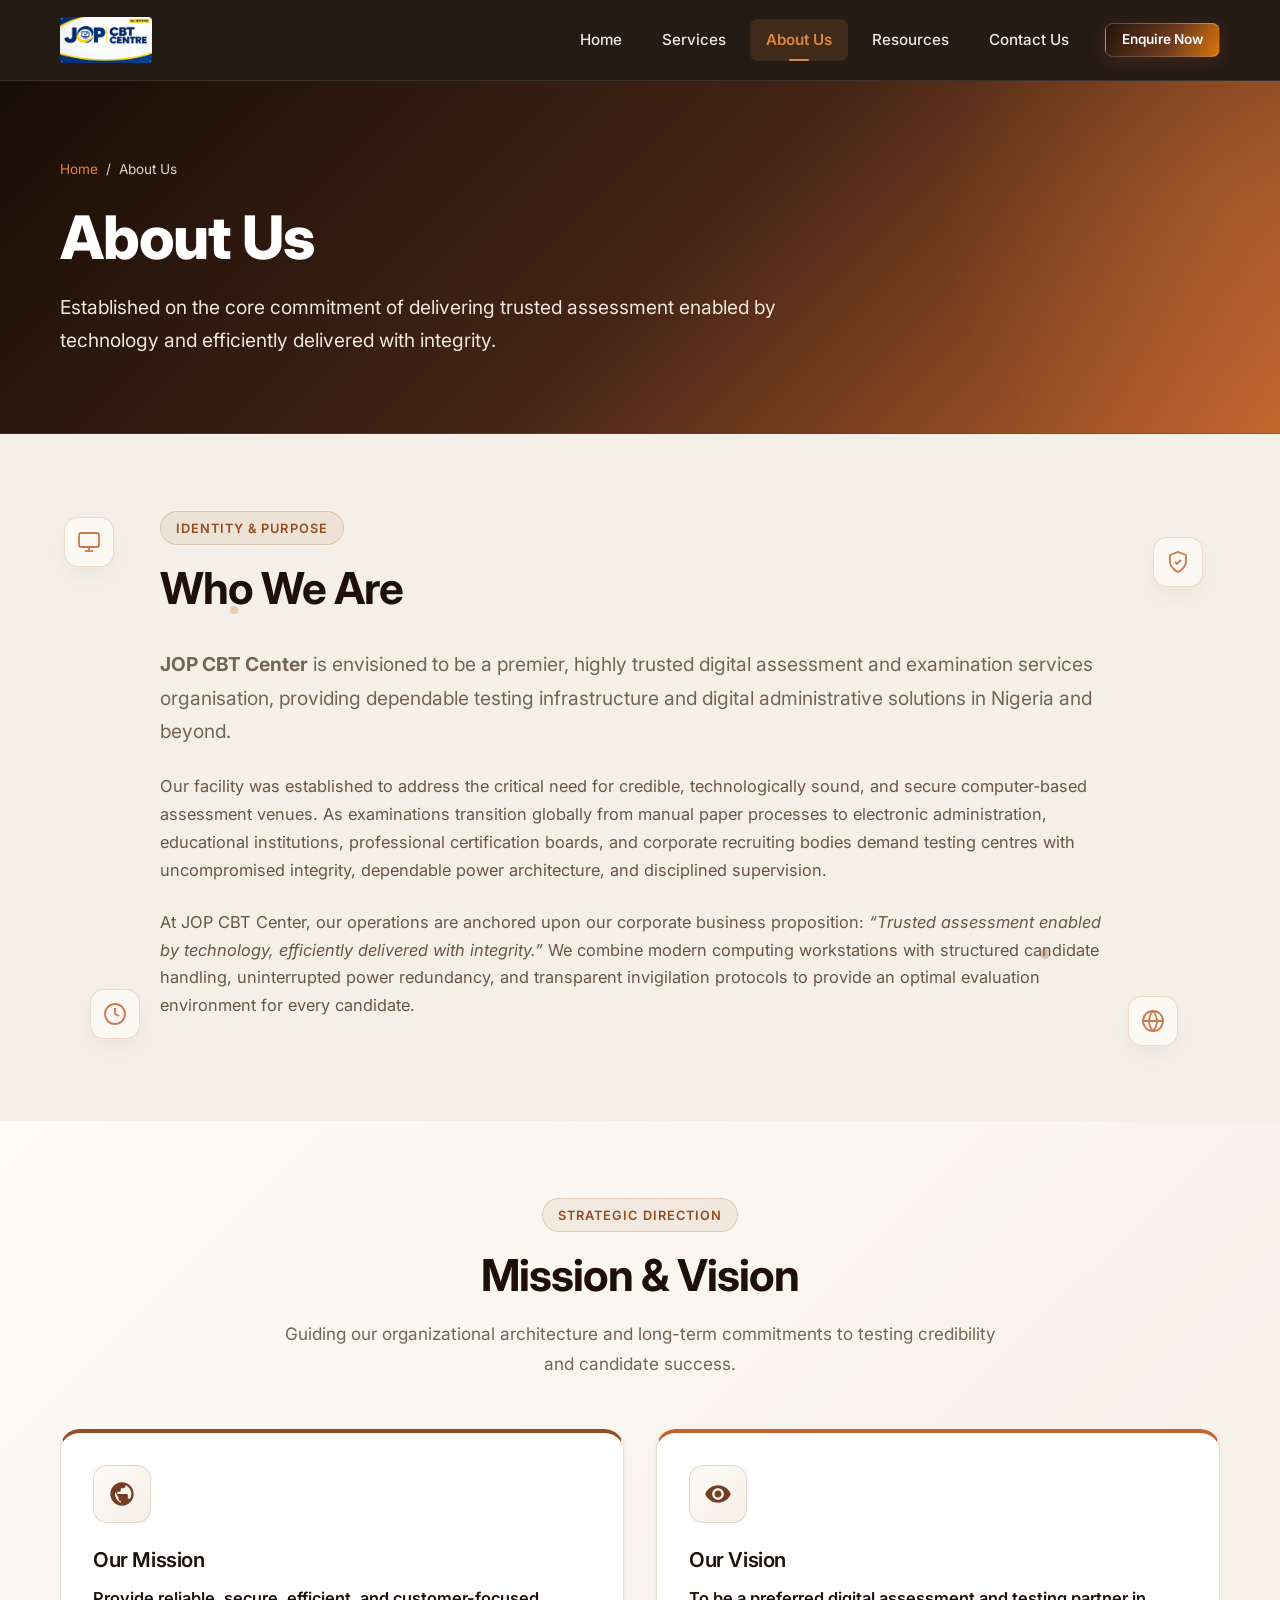
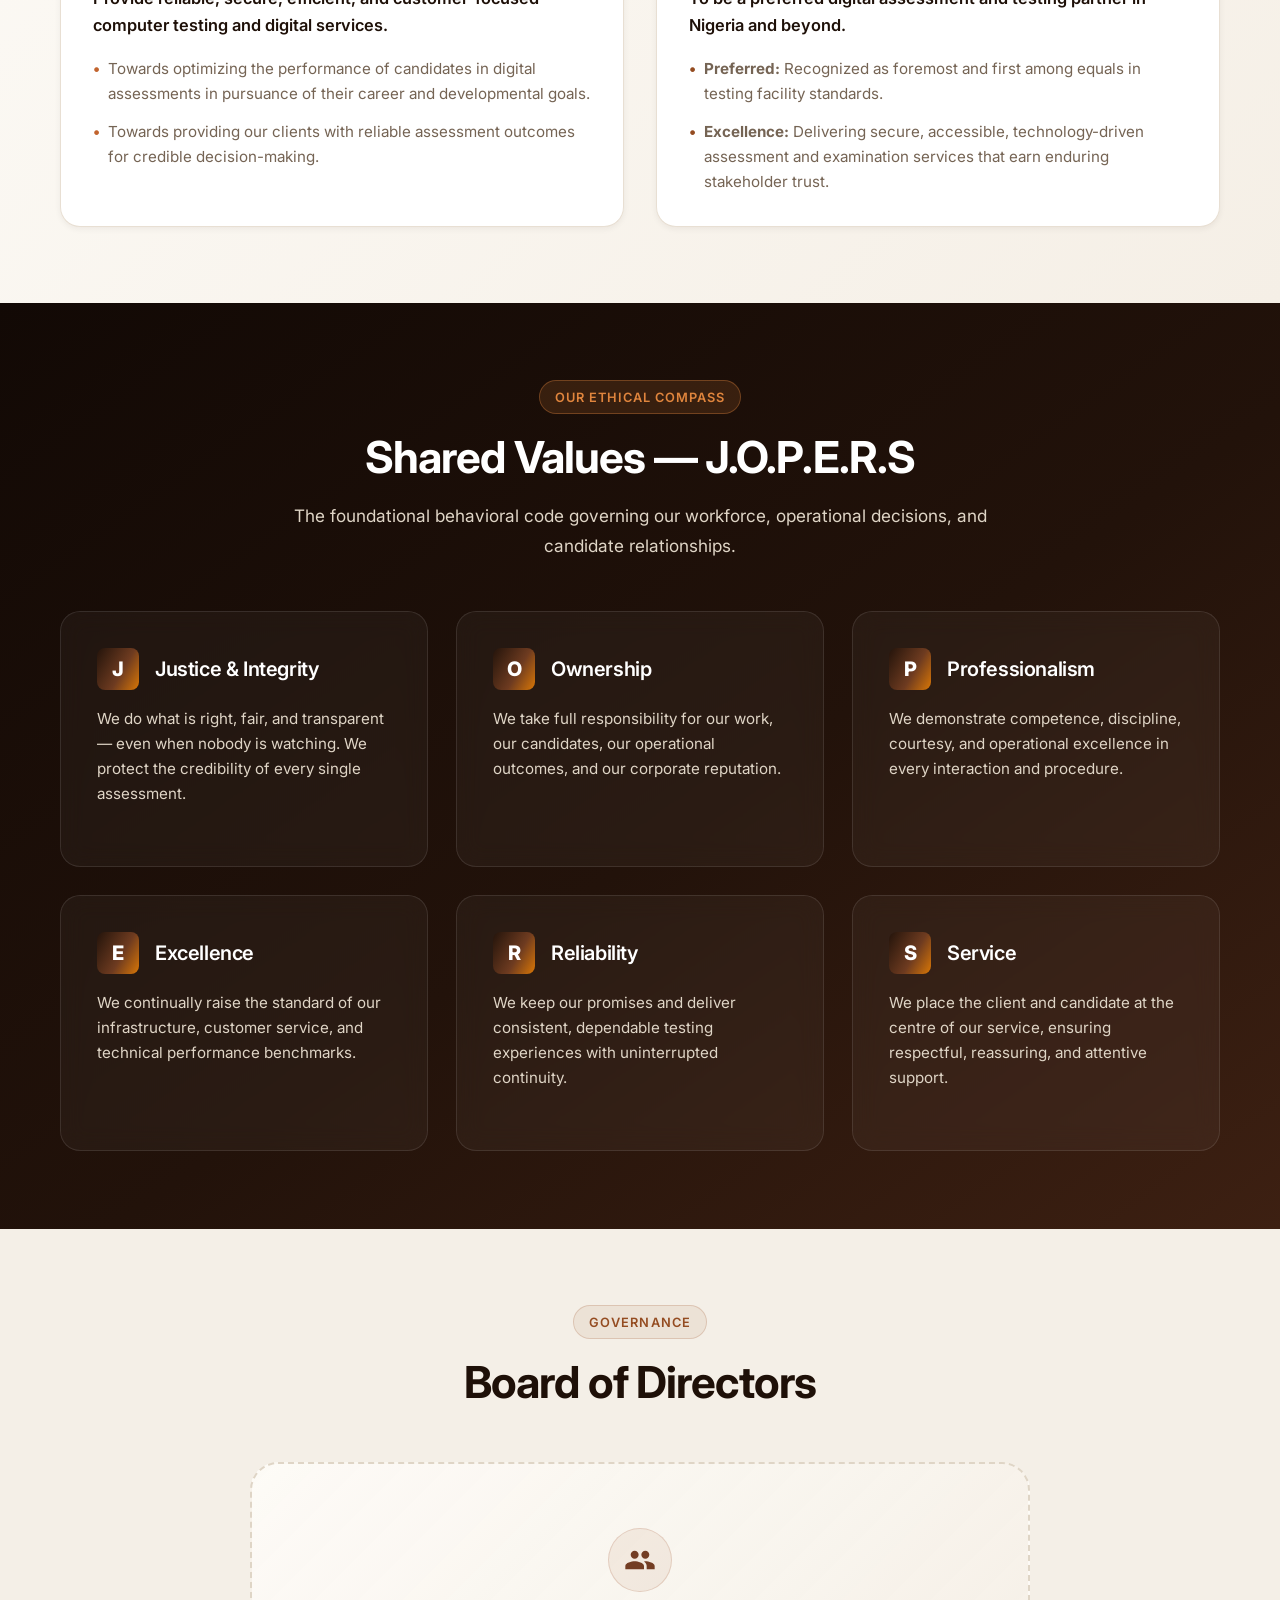
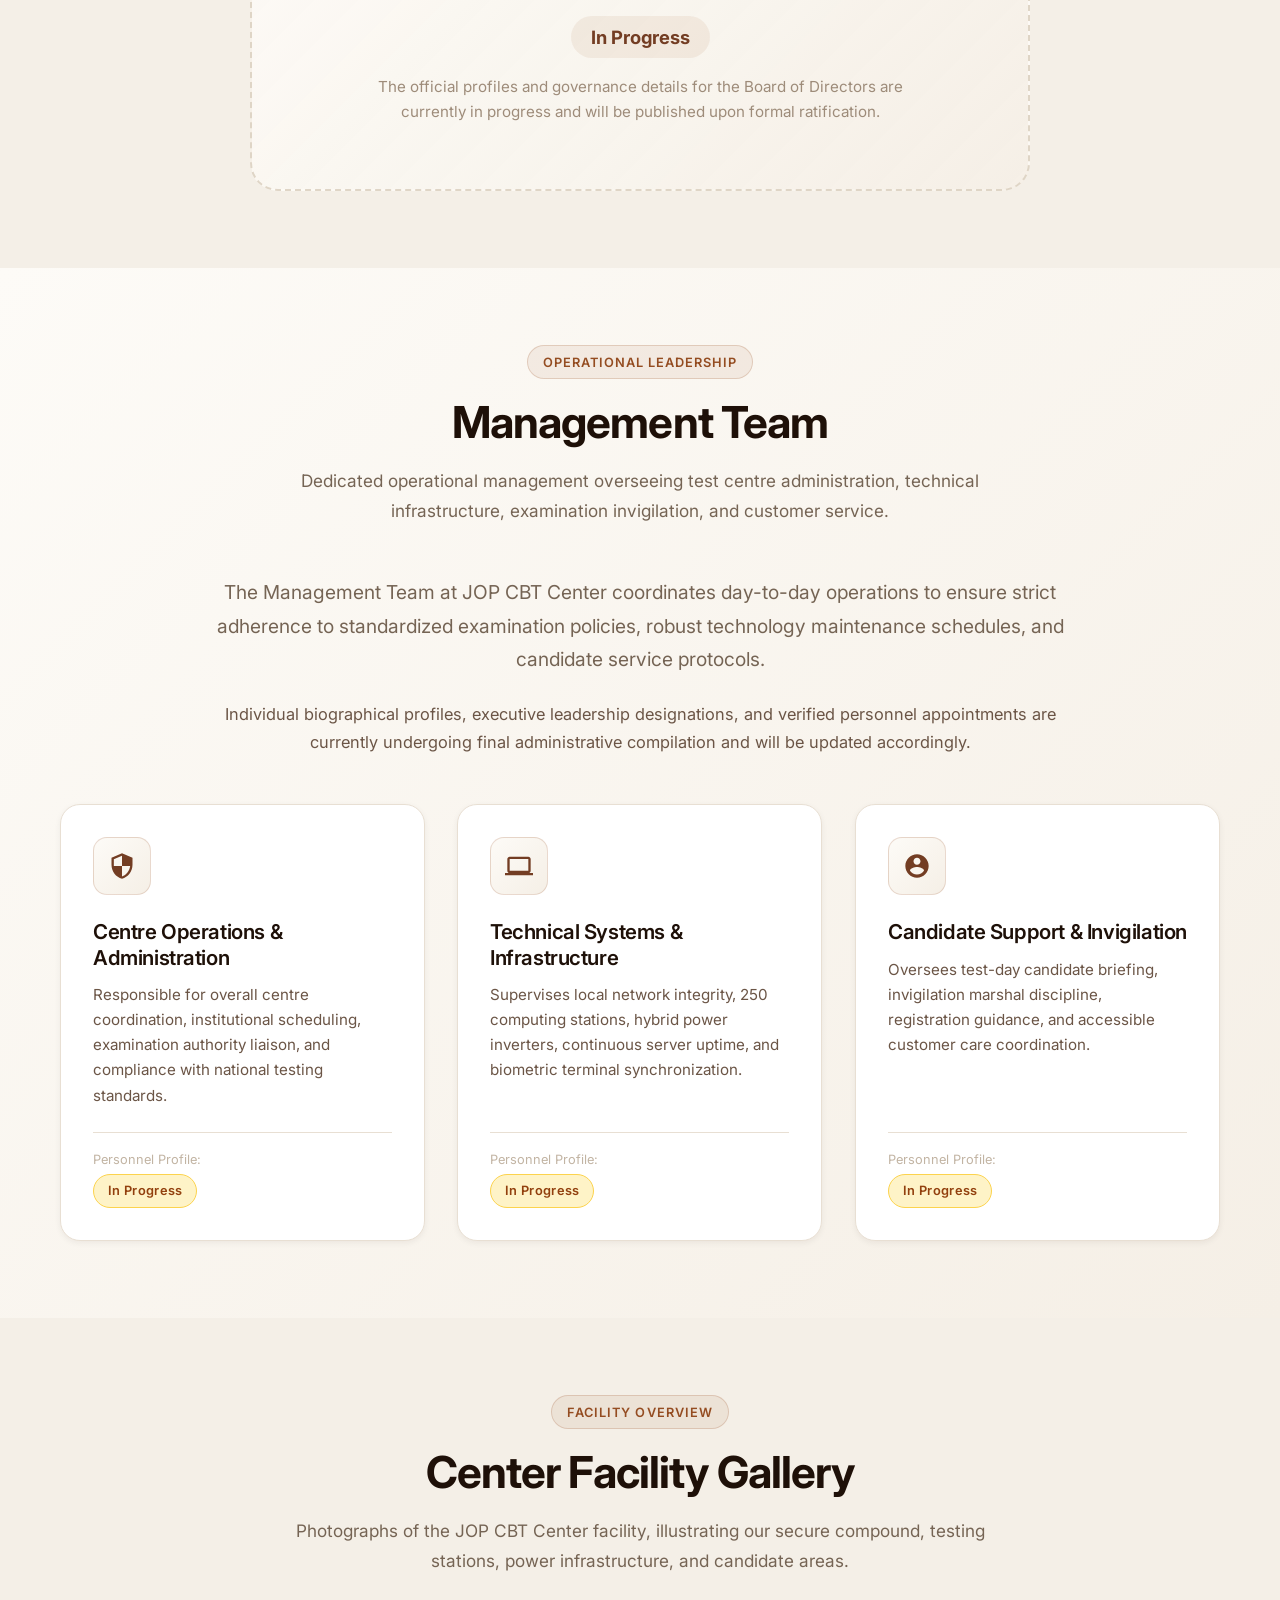
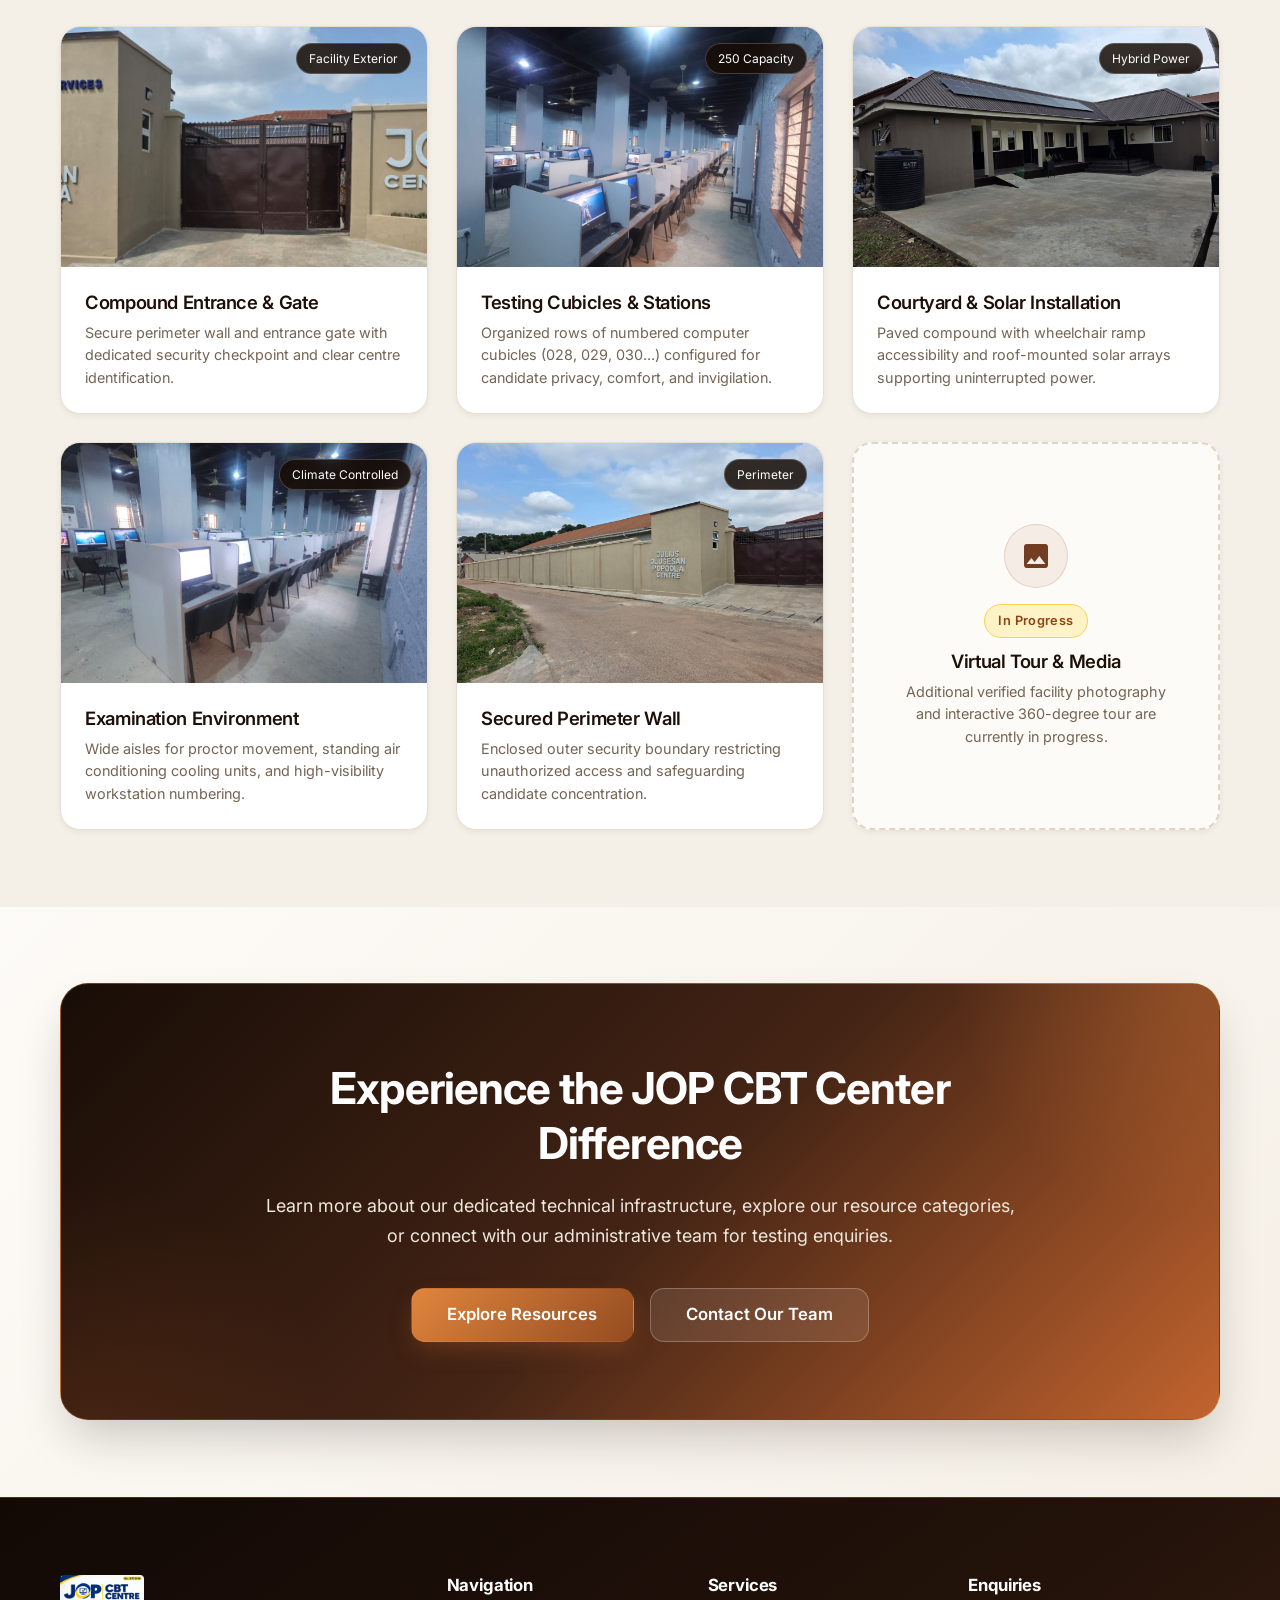
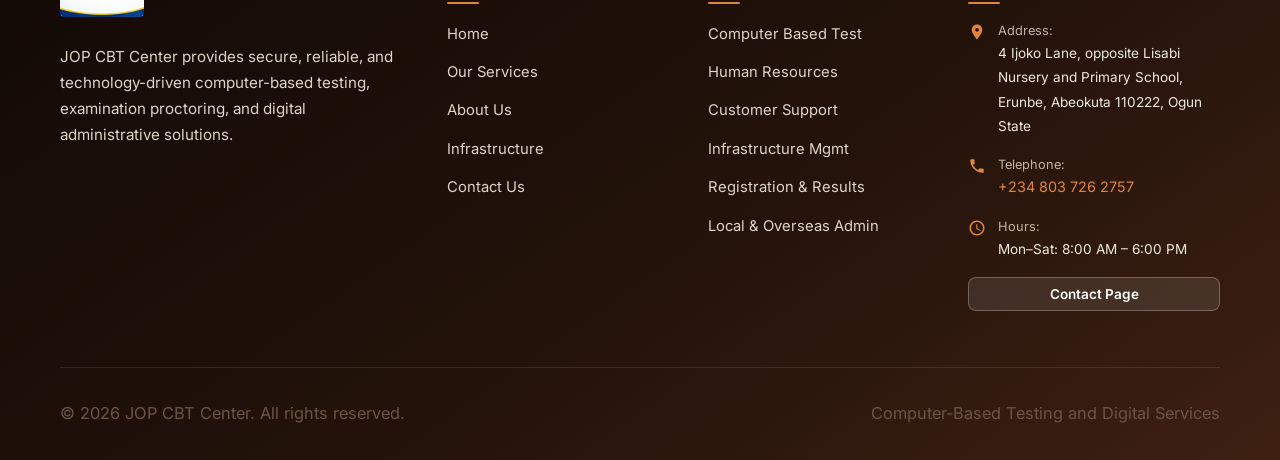
==== about.html @ a5cebe9f "first commit" ====
<!DOCTYPE html>
<html lang="en">
<head>
  <meta charset="UTF-8">
  <meta name="viewport" content="width=device-width, initial-scale=1.0">
  <title>About Us — JOP CBT Center</title>
  <meta name="description" content="Learn about JOP CBT Center, our mission, vision, core values (J.O.P.E.R.S), operational governance, and facility gallery.">
  <meta name="keywords" content="About JOP CBT Center, Mission, Vision, Core Values, CBT Centre Nigeria, Computer-Based Testing Facilities">
  <meta name="theme-color" content="#1E1008">

  <!-- Open Graph Metadata -->
  <meta property="og:title" content="About Us — JOP CBT Center">
  <meta property="og:description" content="Discover our dedication to examination integrity, operational excellence, and customer-focused digital services.">
  <meta property="og:type" content="website">

  <!-- Google Fonts: Inter -->
  <link rel="preconnect" href="https://fonts.googleapis.com">
  <link rel="preconnect" href="https://fonts.gstatic.com" crossorigin>
  <link href="https://fonts.googleapis.com/css2?family=Inter:wght@400;500;600;700;800&display=swap" rel="stylesheet">

  <!-- Stylesheets -->
  <link rel="stylesheet" href="css/style.css">
  <link rel="stylesheet" href="css/responsive.css">
</head>
<body>

  <!-- ======================================================================
       HEADER & NAVIGATION
       ====================================================================== -->
  <header class="site-header" role="banner">
    <div class="nav-container">
      <a href="index.html" class="brand-logo" aria-label="JOP CBT Center Homepage">
        <img src="assets/logo/jop-banner.png" alt="JOP CBT Centre" class="brand-logo-img">
      </a>

      <nav class="desktop-nav" role="navigation" aria-label="Main Navigation">
        <a href="index.html" class="nav-link">Home</a>
        <a href="services.html" class="nav-link">Services</a>
        <a href="about.html" class="nav-link active" aria-current="page">About Us</a>
        <a href="resources.html" class="nav-link">Resources</a>
        <a href="contact.html" class="nav-link">Contact Us</a>
        <div class="nav-cta">
          <a href="contact.html" class="btn btn-primary btn-sm">Enquire Now</a>
        </div>
      </nav>

      <button type="button" class="mobile-menu-toggle" id="mobile-menu-toggle" aria-label="Toggle navigation menu" aria-expanded="false" aria-controls="mobile-nav">
        <svg viewBox="0 0 24 24" fill="none" stroke="currentColor" stroke-width="2" stroke-linecap="round" stroke-linejoin="round" aria-hidden="true">
          <line x1="3" y1="12" x2="21" y2="12"></line>
          <line x1="3" y1="6" x2="21" y2="6"></line>
          <line x1="3" y1="18" x2="21" y2="18"></line>
        </svg>
      </button>
    </div>

    <nav class="mobile-nav" id="mobile-nav" role="navigation" aria-label="Mobile Navigation">
      <a href="index.html" class="nav-link">Home</a>
      <a href="services.html" class="nav-link">Services</a>
      <a href="about.html" class="nav-link active" aria-current="page">About Us</a>
      <a href="resources.html" class="nav-link">Resources</a>
      <a href="contact.html" class="nav-link">Contact Us</a>
      <div class="nav-cta">
        <a href="contact.html" class="btn btn-primary">Enquire Now</a>
      </div>
    </nav>
  </header>

  <main id="main-content">
    <!-- ======================================================================
         PAGE HERO BANNER
         ====================================================================== -->
    <section class="page-banner" aria-label="Page Header">
      <div class="container">
        <div class="page-banner-content reveal-on-scroll">
          <nav class="breadcrumb-nav" aria-label="Breadcrumbs">
            <a href="index.html">Home</a>
            <span>/</span>
            <span aria-current="page">About Us</span>
          </nav>
          <h1>About Us</h1>
          <p>
            Established on the core commitment of delivering trusted assessment enabled by technology and efficiently delivered with integrity.
          </p>
        </div>
      </div>
    </section>

    <!-- ======================================================================
         SECTION A: WHO WE ARE
         ====================================================================== -->
    <section class="section section-white section-interactive-bg" aria-labelledby="who-we-are-heading">
      <!-- Interactive Floating Tech Elements & Ambient Cursor Spotlight -->
      <div class="ambient-cursor-spotlight" aria-hidden="true"></div>
      <div class="floating-tech-backdrop" aria-hidden="true">
        <div class="floating-icon-item icon-pos-1" data-parallax="0.04" title="Vision & Technology">
          <svg viewBox="0 0 24 24" fill="none" stroke="currentColor" stroke-width="1.8">
            <rect x="2" y="3" width="20" height="14" rx="2"/>
            <line x1="8" y1="21" x2="16" y2="21"/>
            <line x1="12" y1="17" x2="12" y2="21"/>
          </svg>
        </div>
        <div class="floating-icon-item icon-pos-2" data-parallax="-0.04" title="Integrity">
          <svg viewBox="0 0 24 24" fill="none" stroke="currentColor" stroke-width="1.8">
            <path d="M12 22s8-4 8-10V5l-8-3-8 3v7c0 6 8 10 8 10z"/>
            <path d="M9 12l2 2 4-4"/>
          </svg>
        </div>
        <div class="floating-icon-item icon-pos-5" data-parallax="0.05" title="Professional Excellence">
          <svg viewBox="0 0 24 24" fill="none" stroke="currentColor" stroke-width="1.8">
            <circle cx="12" cy="12" r="10"/>
            <path d="M12 6v6l4 2"/>
          </svg>
        </div>
        <div class="floating-icon-item icon-pos-6" data-parallax="-0.05" title="Digital Services">
          <svg viewBox="0 0 24 24" fill="none" stroke="currentColor" stroke-width="1.8">
            <circle cx="12" cy="12" r="10"/>
            <path d="M2 12h20M12 2a15.3 15.3 0 0 1 4 10 15.3 15.3 0 0 1-4 10 15.3 15.3 0 0 1-4-10 15.3 15.3 0 0 1 4-10z"/>
          </svg>
        </div>
        <span class="floating-glow-dot dot-1"></span>
        <span class="floating-glow-dot dot-2"></span>
      </div>

      <div class="container">
        <div style="max-width: 960px; margin: 0 auto;" class="reveal-on-scroll">
          <div class="section-header text-left" style="margin-bottom: 2rem;">
            <span class="section-tag">Identity &amp; Purpose</span>
            <h2 id="who-we-are-heading" class="section-title">Who We Are</h2>
          </div>
          <p class="lead" style="margin-bottom: 1.5rem;">
            <strong>JOP CBT Center</strong> is envisioned to be a premier, highly trusted digital assessment and examination services organisation, providing dependable testing infrastructure and digital administrative solutions in Nigeria and beyond.
          </p>
          <p style="margin-bottom: 1.5rem;">
            Our facility was established to address the critical need for credible, technologically sound, and secure computer-based assessment venues. As examinations transition globally from manual paper processes to electronic administration, educational institutions, professional certification boards, and corporate recruiting bodies demand testing centres with uncompromised integrity, dependable power architecture, and disciplined supervision.
          </p>
          <p style="margin-bottom: 1.5rem;">
            At JOP CBT Center, our operations are anchored upon our corporate business proposition: <em>“Trusted assessment enabled by technology, efficiently delivered with integrity.”</em> We combine modern computing workstations with structured candidate handling, uninterrupted power redundancy, and transparent invigilation protocols to provide an optimal evaluation environment for every candidate.
          </p>
        </div>
      </div>
    </section>

    <!-- ======================================================================
         SECTION B: MISSION AND VISION
         ====================================================================== -->
    <section class="section section-light" aria-labelledby="mission-vision-heading">
      <div class="container">
        <div class="section-header reveal-on-scroll">
          <span class="section-tag">Strategic Direction</span>
          <h2 id="mission-vision-heading" class="section-title">Mission &amp; Vision</h2>
          <p class="section-description">
            Guiding our organizational architecture and long-term commitments to testing credibility and candidate success.
          </p>
        </div>

        <div style="display: grid; grid-template-columns: repeat(auto-fit, minmax(340px, 1fr)); gap: 2rem;">
          <!-- Mission Card -->
          <div class="card reveal-on-scroll" style="border-top: 4px solid var(--color-blue-500);">
            <div class="card-icon-wrapper" aria-hidden="true">
              <svg viewBox="0 0 24 24" fill="currentColor">
                <path d="M12 2C6.48 2 2 6.48 2 12s4.48 10 10 10 10-4.48 10-10S17.52 2 12 2zm1 17.93c-3.95-.49-7-3.85-7-7.93 0-.62.08-1.21.21-1.79L9 15v1c0 1.1.9 2 2 2v1.93zm6.9-2.54c-.26-.81-1-1.39-1.9-1.39h-1v-3c0-.55-.45-1-1-1H8v-2h2c.55 0 1-.45 1-1V7h2c1.1 0 2-.9 2-2v-.41c2.93 1.19 5 4.06 5 7.41 0 2.08-.8 3.97-2.1 5.39z"/>
              </svg>
            </div>
            <h3 class="card-title">Our Mission</h3>
            <p style="font-weight: var(--font-weight-semibold); color: var(--color-navy-900); margin-bottom: 1rem;">
              Provide reliable, secure, efficient, and customer-focused computer testing and digital services.
            </p>
            <ul style="display: flex; flex-direction: column; gap: 0.75rem; font-size: 0.95rem; color: var(--color-slate-600);">
              <li style="display: flex; align-items: flex-start; gap: 0.5rem;">
                <span style="color: var(--color-cyan-500); font-weight: bold;">•</span>
                <span>Towards optimizing the performance of candidates in digital assessments in pursuance of their career and developmental goals.</span>
              </li>
              <li style="display: flex; align-items: flex-start; gap: 0.5rem;">
                <span style="color: var(--color-cyan-500); font-weight: bold;">•</span>
                <span>Towards providing our clients with reliable assessment outcomes for credible decision-making.</span>
              </li>
            </ul>
          </div>

          <!-- Vision Card -->
          <div class="card reveal-on-scroll" style="border-top: 4px solid var(--color-cyan-500);">
            <div class="card-icon-wrapper" aria-hidden="true">
              <svg viewBox="0 0 24 24" fill="currentColor">
                <path d="M12 4.5C7 4.5 2.73 7.61 1 12c1.73 4.39 6 7.5 11 7.5s9.27-3.11 11-7.5c-1.73-4.39-6-7.5-11-7.5zM12 17c-2.76 0-5-2.24-5-5s2.24-5 5-5 5 2.24 5 5-2.24 5-5 5zm0-8c-1.66 0-3 1.34-3 3s1.34 3 3 3 3-1.34 3-3-1.34-3-3-3z"/>
              </svg>
            </div>
            <h3 class="card-title">Our Vision</h3>
            <p style="font-weight: var(--font-weight-semibold); color: var(--color-navy-900); margin-bottom: 1rem;">
              To be a preferred digital assessment and testing partner in Nigeria and beyond.
            </p>
            <ul style="display: flex; flex-direction: column; gap: 0.75rem; font-size: 0.95rem; color: var(--color-slate-600);">
              <li style="display: flex; align-items: flex-start; gap: 0.5rem;">
                <span style="color: var(--color-blue-500); font-weight: bold;">•</span>
                <span><strong>Preferred:</strong> Recognized as foremost and first among equals in testing facility standards.</span>
              </li>
              <li style="display: flex; align-items: flex-start; gap: 0.5rem;">
                <span style="color: var(--color-blue-500); font-weight: bold;">•</span>
                <span><strong>Excellence:</strong> Delivering secure, accessible, technology-driven assessment and examination services that earn enduring stakeholder trust.</span>
              </li>
            </ul>
          </div>
        </div>
      </div>
    </section>

    <!-- ======================================================================
         SECTION C: CORE VALUES (J.O.P.E.R.S)
         ====================================================================== -->
    <section class="section section-dark" aria-labelledby="core-values-heading">
      <div class="container">
        <div class="section-header reveal-on-scroll">
          <span class="section-tag">Our Ethical Compass</span>
          <h2 id="core-values-heading" class="section-title">Shared Values — J.O.P.E.R.S</h2>
          <p class="section-description">
            The foundational behavioral code governing our workforce, operational decisions, and candidate relationships.
          </p>
        </div>

        <div class="cards-grid">
          <!-- J - Justice & Integrity -->
          <div class="card-glass-dark reveal-on-scroll">
            <div style="display: flex; align-items: center; gap: 1rem; margin-bottom: 1rem;">
              <span style="display: flex; align-items: center; justify-content: center; width: 42px; height: 42px; border-radius: var(--border-radius-sm); background: var(--grad-secondary); color: #fff; font-weight: var(--font-weight-extrabold); font-size: 1.25rem;">J</span>
              <h3 style="font-size: 1.25rem; margin: 0;">Justice &amp; Integrity</h3>
            </div>
            <p class="card-description">
              We do what is right, fair, and transparent — even when nobody is watching. We protect the credibility of every single assessment.
            </p>
          </div>

          <!-- O - Ownership -->
          <div class="card-glass-dark reveal-on-scroll">
            <div style="display: flex; align-items: center; gap: 1rem; margin-bottom: 1rem;">
              <span style="display: flex; align-items: center; justify-content: center; width: 42px; height: 42px; border-radius: var(--border-radius-sm); background: var(--grad-secondary); color: #fff; font-weight: var(--font-weight-extrabold); font-size: 1.25rem;">O</span>
              <h3 style="font-size: 1.25rem; margin: 0;">Ownership</h3>
            </div>
            <p class="card-description">
              We take full responsibility for our work, our candidates, our operational outcomes, and our corporate reputation.
            </p>
          </div>

          <!-- P - Professionalism -->
          <div class="card-glass-dark reveal-on-scroll">
            <div style="display: flex; align-items: center; gap: 1rem; margin-bottom: 1rem;">
              <span style="display: flex; align-items: center; justify-content: center; width: 42px; height: 42px; border-radius: var(--border-radius-sm); background: var(--grad-secondary); color: #fff; font-weight: var(--font-weight-extrabold); font-size: 1.25rem;">P</span>
              <h3 style="font-size: 1.25rem; margin: 0;">Professionalism</h3>
            </div>
            <p class="card-description">
              We demonstrate competence, discipline, courtesy, and operational excellence in every interaction and procedure.
            </p>
          </div>

          <!-- E - Excellence -->
          <div class="card-glass-dark reveal-on-scroll">
            <div style="display: flex; align-items: center; gap: 1rem; margin-bottom: 1rem;">
              <span style="display: flex; align-items: center; justify-content: center; width: 42px; height: 42px; border-radius: var(--border-radius-sm); background: var(--grad-secondary); color: #fff; font-weight: var(--font-weight-extrabold); font-size: 1.25rem;">E</span>
              <h3 style="font-size: 1.25rem; margin: 0;">Excellence</h3>
            </div>
            <p class="card-description">
              We continually raise the standard of our infrastructure, customer service, and technical performance benchmarks.
            </p>
          </div>

          <!-- R - Reliability -->
          <div class="card-glass-dark reveal-on-scroll">
            <div style="display: flex; align-items: center; gap: 1rem; margin-bottom: 1rem;">
              <span style="display: flex; align-items: center; justify-content: center; width: 42px; height: 42px; border-radius: var(--border-radius-sm); background: var(--grad-secondary); color: #fff; font-weight: var(--font-weight-extrabold); font-size: 1.25rem;">R</span>
              <h3 style="font-size: 1.25rem; margin: 0;">Reliability</h3>
            </div>
            <p class="card-description">
              We keep our promises and deliver consistent, dependable testing experiences with uninterrupted continuity.
            </p>
          </div>

          <!-- S - Service -->
          <div class="card-glass-dark reveal-on-scroll">
            <div style="display: flex; align-items: center; gap: 1rem; margin-bottom: 1rem;">
              <span style="display: flex; align-items: center; justify-content: center; width: 42px; height: 42px; border-radius: var(--border-radius-sm); background: var(--grad-secondary); color: #fff; font-weight: var(--font-weight-extrabold); font-size: 1.25rem;">S</span>
              <h3 style="font-size: 1.25rem; margin: 0;">Service</h3>
            </div>
            <p class="card-description">
              We place the client and candidate at the centre of our service, ensuring respectful, reassuring, and attentive support.
            </p>
          </div>
        </div>
      </div>
    </section>

    <!-- ======================================================================
         SECTION D: BOARD OF DIRECTORS (STRICT MANDATORY PLACEHOLDER)
         ====================================================================== -->
    <section class="section section-white" aria-labelledby="board-heading">
      <div class="container">
        <div class="section-header reveal-on-scroll">
          <span class="section-tag">Governance</span>
          <h2 id="board-heading" class="section-title">Board of Directors</h2>
        </div>

        <!-- Strict non-negotiable instruction: Must display exact heading "Board of Directors" followed by exact placeholder text "In Progress" -->
        <div class="in-progress-placeholder reveal-on-scroll">
          <div class="placeholder-icon" aria-hidden="true">
            <svg viewBox="0 0 24 24" fill="currentColor">
              <path d="M16 11c1.66 0 2.99-1.34 2.99-3S17.66 5 16 5s-3 1.34-3 3 1.34 3 3 3zm-8 0c1.66 0 2.99-1.34 2.99-3S9.66 5 8 5 5 6.34 5 8s1.34 3 3 3zm0 2c-2.33 0-7 1.17-7 3.5V19h14v-2.5c0-2.33-4.67-3.5-7-3.5zm8 0c-.29 0-.62.02-.97.05 1.16.84 1.97 1.97 1.97 3.45V19h6v-2.5c0-2.33-4.67-3.5-7-3.5z"/>
            </svg>
          </div>
          <div class="placeholder-status">In Progress</div>
          <p class="placeholder-desc">
            The official profiles and governance details for the Board of Directors are currently in progress and will be published upon formal ratification.
          </p>
        </div>
      </div>
    </section>

    <!-- ======================================================================
         SECTION E: MANAGEMENT TEAM
         ====================================================================== -->
    <section class="section section-light" aria-labelledby="management-heading">
      <div class="container">
        <div class="section-header reveal-on-scroll">
          <span class="section-tag">Operational Leadership</span>
          <h2 id="management-heading" class="section-title">Management Team</h2>
          <p class="section-description">
            Dedicated operational management overseeing test centre administration, technical infrastructure, examination invigilation, and customer service.
          </p>
        </div>

        <div style="max-width: 900px; margin: 0 auto clamp(2rem, 4vw, 3rem) auto; text-align: center;" class="reveal-on-scroll">
          <p class="lead" style="margin-bottom: 1.5rem;">
            The Management Team at JOP CBT Center coordinates day-to-day operations to ensure strict adherence to standardized examination policies, robust technology maintenance schedules, and candidate service protocols.
          </p>
          <p style="margin-bottom: 2rem;">
            Individual biographical profiles, executive leadership designations, and verified personnel appointments are currently undergoing final administrative compilation and will be updated accordingly.
          </p>
        </div>

        <!-- Management Functional Roles Layout with "In Progress" for unprovided factual identities -->
        <div class="cards-grid-3">
          <div class="card reveal-on-scroll">
            <div class="card-icon-wrapper" aria-hidden="true">
              <svg viewBox="0 0 24 24" fill="currentColor">
                <path d="M12 1L3 5v6c0 5.55 3.84 10.74 9 12 5.16-1.26 9-6.45 9-12V5l-9-4zm0 10.99h7c-.53 4.12-3.28 7.79-7 8.94V12H5V6.3l7-3.11v8.8z"/>
              </svg>
            </div>
            <h3 class="card-title">Centre Operations &amp; Administration</h3>
            <p class="card-description">
              Responsible for overall centre coordination, institutional scheduling, examination authority liaison, and compliance with national testing standards.
            </p>
            <div style="margin-top: auto; padding-top: 1rem; border-top: 1px solid var(--color-border);">
              <span style="font-size: 0.8rem; color: var(--color-slate-400); display: block; margin-bottom: 4px;">Personnel Profile:</span>
              <span class="badge-in-progress">In Progress</span>
            </div>
          </div>

          <div class="card reveal-on-scroll">
            <div class="card-icon-wrapper" aria-hidden="true">
              <svg viewBox="0 0 24 24" fill="currentColor">
                <path d="M20 18c1.1 0 1.99-.9 1.99-2L22 6c0-1.1-.9-2-2-2H4c-1.1 0-2 .9-2 2v10c0 1.1.9 2 2 2H0v2h24v-2h-4zM4 6h16v10H4V6z"/>
              </svg>
            </div>
            <h3 class="card-title">Technical Systems &amp; Infrastructure</h3>
            <p class="card-description">
              Supervises local network integrity, 250 computing stations, hybrid power inverters, continuous server uptime, and biometric terminal synchronization.
            </p>
            <div style="margin-top: auto; padding-top: 1rem; border-top: 1px solid var(--color-border);">
              <span style="font-size: 0.8rem; color: var(--color-slate-400); display: block; margin-bottom: 4px;">Personnel Profile:</span>
              <span class="badge-in-progress">In Progress</span>
            </div>
          </div>

          <div class="card reveal-on-scroll">
            <div class="card-icon-wrapper" aria-hidden="true">
              <svg viewBox="0 0 24 24" fill="currentColor">
                <path d="M12 2C6.48 2 2 6.48 2 12s4.48 10 10 10 10-4.48 10-10S17.52 2 12 2zm0 3c1.66 0 3 1.34 3 3s-1.34 3-3 3-3-1.34-3-3 1.34-3 3-3zm0 14.2c-2.5 0-4.71-1.28-6-3.22.03-1.99 4-3.08 6-3.08 1.99 0 5.97 1.09 6 3.08-1.29 1.94-3.5 3.22-6 3.22z"/>
              </svg>
            </div>
            <h3 class="card-title">Candidate Support &amp; Invigilation</h3>
            <p class="card-description">
              Oversees test-day candidate briefing, invigilation marshal discipline, registration guidance, and accessible customer care coordination.
            </p>
            <div style="margin-top: auto; padding-top: 1rem; border-top: 1px solid var(--color-border);">
              <span style="font-size: 0.8rem; color: var(--color-slate-400); display: block; margin-bottom: 4px;">Personnel Profile:</span>
              <span class="badge-in-progress">In Progress</span>
            </div>
          </div>
        </div>
      </div>
    </section>

    <!-- ======================================================================
         SECTION F: GALLERY
         ====================================================================== -->
    <section class="section section-white" aria-labelledby="gallery-heading">
      <div class="container">
        <div class="section-header reveal-on-scroll">
          <span class="section-tag">Facility Overview</span>
          <h2 id="gallery-heading" class="section-title">Center Facility Gallery</h2>
          <p class="section-description">
            Photographs of the JOP CBT Center facility, illustrating our secure compound, testing stations, power infrastructure, and candidate areas.
          </p>
        </div>

        <div class="gallery-grid">
          <!-- Photo 1: Entrance Gate & Signage -->
          <article class="gallery-card reveal-on-scroll">
            <div class="gallery-image-wrapper">
              <img src="assets/images/jop-entrance-gate.jpg" alt="Julius Olusesan Popoola Center entrance gate and security perimeter" loading="lazy">
              <span class="gallery-badge">Facility Exterior</span>
            </div>
            <div class="gallery-content">
              <h3 class="gallery-title">Compound Entrance &amp; Gate</h3>
              <p class="gallery-caption">
                Secure perimeter wall and entrance gate with dedicated security checkpoint and clear centre identification.
              </p>
            </div>
          </article>

          <!-- Photo 2: 250-Capacity CBT Hall -->
          <article class="gallery-card reveal-on-scroll">
            <div class="gallery-image-wrapper">
              <img src="assets/images/jop-cbt-hall-1.jpg" alt="Inside the JOP CBT Center hall showing partitioned computer stations" loading="lazy">
              <span class="gallery-badge">250 Capacity</span>
            </div>
            <div class="gallery-content">
              <h3 class="gallery-title">Testing Cubicles &amp; Stations</h3>
              <p class="gallery-caption">
                Organized rows of numbered computer cubicles (028, 029, 030...) configured for candidate privacy, comfort, and invigilation.
              </p>
            </div>
          </article>

          <!-- Photo 3: Courtyard & Solar Panels -->
          <article class="gallery-card reveal-on-scroll">
            <div class="gallery-image-wrapper">
              <img src="assets/images/cbt-photo-4.jpg" alt="Paved facility courtyard with roof solar power installations" loading="lazy">
              <span class="gallery-badge">Hybrid Power</span>
            </div>
            <div class="gallery-content">
              <h3 class="gallery-title">Courtyard &amp; Solar Installation</h3>
              <p class="gallery-caption">
                Paved compound with wheelchair ramp accessibility and roof-mounted solar arrays supporting uninterrupted power.
              </p>
            </div>
          </article>

          <!-- Photo 4: Examination Hall Angle -->
          <article class="gallery-card reveal-on-scroll">
            <div class="gallery-image-wrapper">
              <img src="assets/images/cbt-photo-7.jpg" alt="Computer testing stations with air conditioning and proctor pathways" loading="lazy">
              <span class="gallery-badge">Climate Controlled</span>
            </div>
            <div class="gallery-content">
              <h3 class="gallery-title">Examination Environment</h3>
              <p class="gallery-caption">
                Wide aisles for proctor movement, standing air conditioning cooling units, and high-visibility workstation numbering.
              </p>
            </div>
          </article>

          <!-- Photo 5: Perimeter & Access Control -->
          <article class="gallery-card reveal-on-scroll">
            <div class="gallery-image-wrapper">
              <img src="assets/images/cbt-photo-3.jpg" alt="External perimeter wall of Julius Olusesan Popoola Center" loading="lazy">
              <span class="gallery-badge">Perimeter</span>
            </div>
            <div class="gallery-content">
              <h3 class="gallery-title">Secured Perimeter Wall</h3>
              <p class="gallery-caption">
                Enclosed outer security boundary restricting unauthorized access and safeguarding candidate concentration.
              </p>
            </div>
          </article>

          <!-- Photo 6: Future Media "In Progress" Placeholder Slot -->
          <article class="gallery-card reveal-on-scroll" style="border: 2px dashed var(--color-slate-300); background: var(--color-slate-50); justify-content: center; text-align: center; padding: 2rem;">
            <div style="margin: auto;">
              <div class="placeholder-icon" style="margin-bottom: 1rem;" aria-hidden="true">
                <svg viewBox="0 0 24 24" fill="currentColor">
                  <path d="M21 19V5c0-1.1-.9-2-2-2H5c-1.1 0-2 .9-2 2v14c0 1.1.9 2 2 2h14c1.1 0 2-.9 2-2zM8.5 13.5l2.5 3.01L14.5 12l4.5 6H5l3.5-4.5z"/>
                </svg>
              </div>
              <span class="badge-in-progress" style="margin-bottom: 0.75rem;">In Progress</span>
              <h3 class="gallery-title">Virtual Tour &amp; Media</h3>
              <p class="gallery-caption" style="max-width: 260px; margin: 0 auto;">
                Additional verified facility photography and interactive 360-degree tour are currently in progress.
              </p>
            </div>
          </article>
        </div>
      </div>
    </section>

    <!-- ======================================================================
         CALL TO ACTION SECTION
         ====================================================================== -->
    <section class="section section-light" aria-labelledby="about-cta-heading">
      <div class="container">
        <div class="cta-banner reveal-on-scroll">
          <div class="cta-content">
            <h2 id="about-cta-heading" class="cta-title">Experience the JOP CBT Center Difference</h2>
            <p class="cta-description">
              Learn more about our dedicated technical infrastructure, explore our resource categories, or connect with our administrative team for testing enquiries.
            </p>
            <div class="cta-actions">
              <a href="resources.html" class="btn btn-accent btn-lg">Explore Resources</a>
              <a href="contact.html" class="btn btn-secondary btn-lg">Contact Our Team</a>
            </div>
          </div>
        </div>
      </div>
    </section>
  </main>

  <!-- ======================================================================
       FOOTER
       ====================================================================== -->
  <footer class="site-footer" role="contentinfo">
    <div class="container">
      <div class="footer-grid">
        <div class="footer-brand">
          <a href="index.html" class="brand-logo" aria-label="JOP CBT Center Homepage">
            <img src="assets/logo/jop-banner.png" alt="JOP CBT Centre" class="brand-logo-img">
          </a>
          <p>
            JOP CBT Center provides secure, reliable, and technology-driven computer-based testing, examination proctoring, and digital administrative solutions.
          </p>
        </div>

        <div>
          <h4 class="footer-col-title">Navigation</h4>
          <ul class="footer-links">
            <li><a href="index.html" class="footer-link">Home</a></li>
            <li><a href="services.html" class="footer-link">Our Services</a></li>
            <li><a href="about.html" class="footer-link">About Us</a></li>
            <li><a href="resources.html" class="footer-link">Infrastructure</a></li>
            <li><a href="contact.html" class="footer-link">Contact Us</a></li>
          </ul>
        </div>

        <div>
          <h4 class="footer-col-title">Services</h4>
          <ul class="footer-links">
            <li><a href="services.html#service-cbt" class="footer-link">Computer Based Test</a></li>
            <li><a href="services.html#service-hr" class="footer-link">Human Resources</a></li>
            <li><a href="services.html#service-support" class="footer-link">Customer Support</a></li>
            <li><a href="services.html#service-infrastructure" class="footer-link">Infrastructure Mgmt</a></li>
            <li><a href="services.html#service-registration" class="footer-link">Registration &amp; Results</a></li>
            <li><a href="services.html#service-admin" class="footer-link">Local &amp; Overseas Admin</a></li>
          </ul>
        </div>

        <div>
          <h4 class="footer-col-title">Enquiries</h4>
          <div class="footer-contact-item">
            <svg class="footer-contact-icon" viewBox="0 0 24 24" fill="currentColor" aria-hidden="true">
              <path d="M12 2C8.13 2 5 5.13 5 9c0 5.25 7 13 7 13s7-7.75 7-13c0-3.87-3.13-7-7-7zm0 9.5c-1.38 0-2.5-1.12-2.5-2.5s1.12-2.5 2.5-2.5 2.5 1.12 2.5 2.5-1.12 2.5-2.5 2.5z"/>
            </svg>
            <div>
              <span style="display:block; font-size: 0.8rem; color: var(--color-slate-400);">Address:</span>
              <span style="font-size: 0.85rem; color: var(--color-slate-200); line-height: 1.4;">4 Ijoko Lane, opposite Lisabi Nursery and Primary School, Erunbe, Abeokuta 110222, Ogun State</span>
            </div>
          </div>
          <div class="footer-contact-item">
            <svg class="footer-contact-icon" viewBox="0 0 24 24" fill="currentColor" aria-hidden="true">
              <path d="M6.62 10.79c1.44 2.83 3.76 5.14 6.59 6.59l2.2-2.2c.27-.27.67-.36 1.02-.24 1.12.37 2.33.57 3.57.57.55 0 1 .45 1 1V20c0 .55-.45 1-1 1-9.39 0-17-7.61-17-17 0-.55.45-1 1-1h3.5c.55 0 1 .45 1 1 0 1.25.2 2.45.57 3.57.11.35.03.74-.25 1.02l-2.2 2.2z"/>
            </svg>
            <div>
              <span style="display:block; font-size: 0.8rem; color: var(--color-slate-400);">Telephone:</span>
              <a href="tel:+2348037262757" style="font-size: 0.9rem; color: var(--color-cyan-400); text-decoration: none;">+234 803 726 2757</a>
            </div>
          </div>
          <div class="footer-contact-item">
            <svg class="footer-contact-icon" viewBox="0 0 24 24" fill="currentColor" aria-hidden="true">
              <path d="M11.99 2C6.47 2 2 6.48 2 12s4.47 10 9.99 10C17.52 22 22 17.52 22 12S17.52 2 11.99 2zM12 20c-4.42 0-8-3.58-8-8s3.58-8 8-8 8 3.58 8 8-3.58 8-8 8zm.5-13H11v6l5.25 3.15.75-1.23-4.5-2.67z"/>
            </svg>
            <div>
              <span style="display:block; font-size: 0.8rem; color: var(--color-slate-400);">Hours:</span>
              <span style="font-size: 0.85rem; color: var(--color-slate-200); line-height: 1.4;">Mon–Sat: 8:00 AM – 6:00 PM</span>
            </div>
          </div>
          <div style="margin-top: 1rem;">
            <a href="contact.html" class="btn btn-secondary btn-sm" style="width: 100%;">Contact Page</a>
          </div>
        </div>
      </div>

      <div class="footer-bottom">
        <p>&copy; <span id="current-year">2026</span> JOP CBT Center. All rights reserved.</p>
        <p>Computer-Based Testing and Digital Services</p>
      </div>
    </div>
  </footer>

  <script src="js/script.js" defer></script>
</body>
</html>
---- css/style.css ----
/* ==========================================================================
   JOP CBT CENTER — MASTER STYLESHEET
   Design System, Gradient Palettes, Typography, Components & Layout
   ========================================================================== */

/* --------------------------------------------------------------------------
   1. CSS CUSTOM PROPERTIES (DESIGN SYSTEM TOKENS)
   -------------------------------------------------------------------------- */
:root {
  /* ==========================================================================
     BRAND GRADIENT DEFINITIONS (RICH MOCHA & GOLDEN CARAMEL)
     ========================================================================== */
  /* Primary: Midnight Espresso -> Roasted Walnut -> Glowing Amber Copper */
  --grad-primary: linear-gradient(135deg, #180D07 0%, #442415 52%, #C2642E 100%);
  /* Secondary: Deep Mocha -> Warm Chestnut -> Luminous Caramel */
  --grad-secondary: linear-gradient(120deg, #24140B 0%, #6E3B20 58%, #D97706 100%);
  /* Accent: Golden Honey -> Rich Terracotta */
  --grad-accent: linear-gradient(135deg, #E0853D 0%, #944C21 100%);
  /* Light Section: Soft Alabaster Linen -> Warm Oat / Milk Latte */
  --grad-light-section: linear-gradient(135deg, #FDFBF7 0%, #F5EFE6 100%);
  /* Dark Section: Midnight Espresso -> Roasted Mocha -> Deep Walnut */
  --grad-dark-premium: linear-gradient(145deg, #120905 0%, #22120A 55%, #3D2012 100%);

  /* Additional Cohesive Gradient Accents */
  --grad-card-border: linear-gradient(135deg, rgba(200, 109, 54, 0.45), rgba(110, 59, 32, 0.12));
  --grad-glow: radial-gradient(circle at 50% 50%, rgba(224, 133, 61, 0.22) 0%, rgba(24, 13, 7, 0) 70%);
  --grad-gold-accent: linear-gradient(135deg, #F59E0B 0%, #B45309 100%);

  /* ==========================================================================
     SOLID BRAND COLOR REFERENCES (BROWN FAMILY & DERIVATIVES)
     ========================================================================== */
  /* Deep Espresso & Mocha Anchors (Primary Brand Dark) */
  --color-espresso-950: #120905;
  --color-espresso-900: #1E1008;
  --color-espresso-800: #2E180D;
  --color-espresso-700: #442415;

  /* Primary Warm Chestnut & Saddle Browns */
  --color-brown-700: #572E1A;
  --color-brown-600: #733D23;
  --color-brown-500: #944C21;
  --color-brown-400: #B25D2B;

  /* Glowing Caramel, Amber & Copper Accents */
  --color-caramel-500: #C2642E;
  --color-caramel-400: #E0853D;
  --color-amber-500: #D97706;
  --color-amber-400: #F59E0B;
  --color-copper-500: #B45309;
  --color-copper-400: #E87A3E;

  /* Aliases for Full Compatibility Across Existing Markup */
  --color-navy-950: var(--color-espresso-950);
  --color-navy-900: var(--color-espresso-900);
  --color-navy-800: var(--color-espresso-800);
  --color-navy-700: var(--color-espresso-700);

  --color-blue-600: var(--color-brown-600);
  --color-blue-500: var(--color-brown-500);

  --color-cyan-500: var(--color-caramel-500);
  --color-cyan-400: var(--color-caramel-400);
  --color-teal-500: var(--color-copper-500);
  --color-teal-700: var(--color-brown-700);

  /* ==========================================================================
     NEUTRAL & WARM LINEN / CREAM SURFACES (Replaces Cool Slate)
     ========================================================================== */
  --color-white: #FFFFFF;
  --color-cream-50: #FDFBF7;
  --color-cream-100: #F8F4EE;
  --color-cream-200: #EFE8DE;
  --color-cream-300: #DFD5C6;
  --color-cream-400: #C2B4A3;
  --color-cream-500: #9E8C7A;
  --color-cream-600: #756454;
  --color-cream-700: #54463A;
  --color-cream-800: #382D24;
  --color-cream-900: #221A14;

  /* Slate Aliases Mapped to Warm Linen & Roast Tones */
  --color-slate-50: var(--color-cream-50);
  --color-slate-100: var(--color-cream-100);
  --color-slate-200: var(--color-cream-200);
  --color-slate-300: var(--color-cream-300);
  --color-slate-400: var(--color-cream-400);
  --color-slate-500: var(--color-cream-500);
  --color-slate-600: var(--color-cream-600);
  --color-slate-700: var(--color-cream-700);
  --color-slate-800: var(--color-cream-800);
  --color-slate-900: var(--color-cream-900);

  /* Semantic UI Colors */
  --color-text-main: #22120A;
  --color-text-muted: #6B5546;
  --color-text-light: #9E8C7A;
  --color-text-white: #FFFFFF;
  --color-border: #E8DFD3;
  --color-border-light: rgba(255, 255, 255, 0.18);
  --color-bg-page: #FAF7F2;
  --color-bg-subtle: #F4EFE7;
  --color-bg-card: #FFFFFF;

  /* Earthy-tinted Functional / Status Colors */
  --color-status-progress-bg: #FEF3C7;
  --color-status-progress-text: #92400E;
  --color-status-progress-border: #FCD34D;
  --color-success: #2D6A4F;
  --color-error: #9E2A2B;

  /* Typography */
  --font-family: 'Inter', -apple-system, BlinkMacSystemFont, 'Segoe UI', Roboto, Helvetica, Arial, sans-serif;
  --font-weight-regular: 400;
  --font-weight-medium: 500;
  --font-weight-semibold: 600;
  --font-weight-bold: 700;
  --font-weight-extrabold: 800;

  /* Layout & Spacing */
  --container-max-width: 1240px;
  --container-narrow-width: 860px;
  --section-padding-y: clamp(3.5rem, 6vw, 6.5rem);
  --section-padding-x: clamp(1.25rem, 4vw, 2.5rem);
  --border-radius-sm: 8px;
  --border-radius-md: 14px;
  --border-radius-lg: 20px;
  --border-radius-xl: 28px;
  --border-radius-full: 9999px;

  /* Warm Espresso & Amber Shadows */
  --shadow-xs: 0 1px 2px rgba(34, 18, 10, 0.05);
  --shadow-sm: 0 2px 6px rgba(34, 18, 10, 0.06);
  --shadow-md: 0 8px 24px -4px rgba(34, 18, 10, 0.08);
  --shadow-lg: 0 16px 36px -6px rgba(34, 18, 10, 0.12);
  --shadow-xl: 0 24px 48px -10px rgba(24, 13, 7, 0.22);
  --shadow-gradient: 0 10px 25px -5px rgba(194, 100, 46, 0.35);

  /* Transitions */
  --transition-fast: 0.15s ease-in-out;
  --transition-normal: 0.25s ease-in-out;
  --transition-slow: 0.4s cubic-bezier(0.16, 1, 0.3, 1);
}

/* --------------------------------------------------------------------------
   2. GLOBAL RESET & BASE STYLES
   -------------------------------------------------------------------------- */
*,
*::before,
*::after {
  box-sizing: border-box;
  margin: 0;
  padding: 0;
}

html {
  font-size: 16px;
  scroll-behavior: smooth;
  -webkit-text-size-adjust: 100%;
}

body {
  font-family: var(--font-family);
  font-weight: var(--font-weight-regular);
  color: var(--color-text-main);
  background-color: var(--color-bg-page);
  line-height: 1.65;
  overflow-x: hidden;
  -webkit-font-smoothing: antialiased;
  -moz-osx-font-smoothing: grayscale;
}

img,
svg,
video {
  max-width: 100%;
  height: auto;
  display: block;
}

a {
  color: inherit;
  text-decoration: none;
  transition: color var(--transition-fast);
}

button,
input,
textarea,
select {
  font: inherit;
  color: inherit;
}

ul,
ol {
  list-style: none;
}

:focus-visible {
  outline: 3px solid var(--color-cyan-500);
  outline-offset: 3px;
}

/* --------------------------------------------------------------------------
   3. TYPOGRAPHY SYSTEM
   -------------------------------------------------------------------------- */
h1,
h2,
h3,
h4,
h5,
h6 {
  color: var(--color-navy-900);
  font-weight: var(--font-weight-bold);
  line-height: 1.25;
  letter-spacing: -0.02em;
}

h1 {
  font-size: clamp(2.25rem, 5vw, 3.75rem);
  font-weight: var(--font-weight-extrabold);
}

h2 {
  font-size: clamp(1.85rem, 3.5vw, 2.75rem);
  font-weight: var(--font-weight-bold);
}

h3 {
  font-size: clamp(1.25rem, 2vw, 1.65rem);
  font-weight: var(--font-weight-semibold);
}

h4 {
  font-size: 1.15rem;
  font-weight: var(--font-weight-semibold);
}

p {
  color: var(--color-text-muted);
  font-size: 1.025rem;
  line-height: 1.7;
}

p.lead {
  font-size: clamp(1.1rem, 1.5vw, 1.25rem);
  line-height: 1.75;
  color: var(--color-slate-600);
}

.text-gradient {
  background: var(--grad-secondary);
  -webkit-background-clip: text;
  background-clip: text;
  -webkit-text-fill-color: transparent;
  display: inline;
}

.text-gradient-cyan {
  background: linear-gradient(135deg, #F59E0B 0%, #E0853D 100%);
  -webkit-background-clip: text;
  background-clip: text;
  -webkit-text-fill-color: transparent;
  display: inline;
}

/* --------------------------------------------------------------------------
   4. LAYOUT CONTAINERS & SECTIONS
   -------------------------------------------------------------------------- */
.container {
  width: 100%;
  max-width: var(--container-max-width);
  margin-left: auto;
  margin-right: auto;
  padding-left: var(--section-padding-x);
  padding-right: var(--section-padding-x);
}

.container-narrow {
  width: 100%;
  max-width: var(--container-narrow-width);
  margin-left: auto;
  margin-right: auto;
  padding-left: var(--section-padding-x);
  padding-right: var(--section-padding-x);
}

.section {
  padding-top: var(--section-padding-y);
  padding-bottom: var(--section-padding-y);
  position: relative;
}

.section-light {
  background: var(--grad-light-section);
}

.section-white,
.section-subtle {
  background-color: var(--color-bg-subtle);
}

.section-dark {
  background: var(--grad-dark-premium);
  color: var(--color-white);
}

.section-dark h2,
.section-dark h3,
.section-dark h4 {
  color: var(--color-white);
}

.section-dark p {
  color: var(--color-slate-300);
}

.section-header {
  text-align: center;
  max-width: 720px;
  margin: 0 auto clamp(2.5rem, 4vw, 4rem) auto;
}

.section-header.text-left {
  text-align: left;
  margin-left: 0;
}

.section-tag {
  display: inline-flex;
  align-items: center;
  gap: 0.5rem;
  padding: 0.35rem 0.95rem;
  font-size: 0.8rem;
  font-weight: var(--font-weight-semibold);
  text-transform: uppercase;
  letter-spacing: 0.08em;
  border-radius: var(--border-radius-full);
  margin-bottom: 1rem;
  background: rgba(148, 76, 33, 0.08);
  color: var(--color-blue-500);
  border: 1px solid rgba(148, 76, 33, 0.2);
}

.section-dark .section-tag {
  background: rgba(224, 133, 61, 0.15);
  color: var(--color-cyan-400);
  border-color: rgba(224, 133, 61, 0.35);
}

.section-title {
  margin-bottom: 1rem;
}

.section-description {
  font-size: 1.075rem;
  color: var(--color-slate-600);
}

.section-dark .section-description {
  color: var(--color-slate-300);
}

/* --------------------------------------------------------------------------
   4B. INTERACTIVE FLOATING TECH BACKDROP & CURSOR SPOTLIGHT
   -------------------------------------------------------------------------- */
.section-interactive-bg {
  position: relative;
  overflow: hidden;
}

.section-interactive-bg > .container {
  position: relative;
  z-index: 2;
}

.ambient-cursor-spotlight {
  position: absolute;
  top: 50%;
  left: 50%;
  width: 500px;
  height: 500px;
  transform: translate(-50%, -50%);
  background: radial-gradient(circle, rgba(224, 133, 61, 0.08) 0%, rgba(244, 239, 231, 0) 70%);
  border-radius: 50%;
  pointer-events: none;
  z-index: 1;
  opacity: 0;
  transition: opacity 0.4s ease-out;
  will-change: left, top, opacity;
}

.floating-tech-backdrop {
  position: absolute;
  inset: 0;
  pointer-events: none;
  z-index: 1;
  overflow: hidden;
}

.floating-icon-item {
  position: absolute;
  display: flex;
  align-items: center;
  justify-content: center;
  width: 50px;
  height: 50px;
  border-radius: 14px;
  background: rgba(253, 251, 247, 0.82);
  border: 1px solid rgba(194, 100, 46, 0.22);
  color: var(--color-caramel-500);
  box-shadow: 0 10px 28px -6px rgba(34, 18, 10, 0.07);
  backdrop-filter: blur(8px);
  -webkit-backdrop-filter: blur(8px);
  transition: transform 0.2s cubic-bezier(0.16, 1, 0.3, 1), box-shadow 0.3s ease;
  will-change: transform;
}

.floating-icon-item svg {
  width: 24px;
  height: 24px;
  opacity: 0.85;
}

/* Micro-Icon Peripheral Positions */
.icon-pos-1 {
  top: 12%;
  left: 5%;
  animation: floatGentle1 8s ease-in-out infinite alternate;
}

.icon-pos-2 {
  top: 15%;
  right: 6%;
  animation: floatGentle2 9.5s ease-in-out infinite alternate;
}

.icon-pos-3 {
  top: 48%;
  left: 4%;
  animation: floatGentle3 7.5s ease-in-out infinite alternate;
}

.icon-pos-4 {
  top: 50%;
  right: 5%;
  animation: floatGentle1 8.5s ease-in-out infinite alternate 1s;
}

.icon-pos-5 {
  bottom: 12%;
  left: 7%;
  animation: floatGentle2 10s ease-in-out infinite alternate 0.5s;
}

.icon-pos-6 {
  bottom: 11%;
  right: 8%;
  animation: floatGentle3 8s ease-in-out infinite alternate 1.5s;
}

/* Floating Ambient Glow Dots */
.floating-glow-dot {
  position: absolute;
  border-radius: 50%;
  pointer-events: none;
}

.dot-1 {
  top: 25%;
  left: 18%;
  width: 8px;
  height: 8px;
  background: var(--color-caramel-400);
  opacity: 0.35;
  animation: pulseDotSoft 4s ease-in-out infinite alternate;
}

.dot-2 {
  top: 75%;
  right: 18%;
  width: 10px;
  height: 10px;
  background: var(--color-brown-500);
  opacity: 0.28;
  animation: pulseDotSoft 5s ease-in-out infinite alternate 1s;
}

.dot-3 {
  top: 32%;
  right: 16%;
  width: 6px;
  height: 6px;
  background: var(--color-amber-400);
  opacity: 0.4;
  animation: pulseDotSoft 3.5s ease-in-out infinite alternate 0.5s;
}

@keyframes floatGentle1 {
  0% { transform: translateY(0) rotate(0deg); }
  50% { transform: translateY(-14px) rotate(4deg); }
  100% { transform: translateY(-4px) rotate(-2deg); }
}

@keyframes floatGentle2 {
  0% { transform: translateY(0) rotate(0deg); }
  50% { transform: translateY(-18px) rotate(-4deg); }
  100% { transform: translateY(-6px) rotate(3deg); }
}

@keyframes floatGentle3 {
  0% { transform: translateY(0) rotate(0deg); }
  50% { transform: translateY(-12px) rotate(5deg); }
  100% { transform: translateY(-20px) rotate(-3deg); }
}

@keyframes pulseDotSoft {
  0% { transform: scale(0.85); opacity: 0.2; }
  100% { transform: scale(1.25); opacity: 0.55; }
}

/* Responsive Scaling & Clean Reading on Mobile */
@media (max-width: 992px) {
  .floating-icon-item {
    width: 42px;
    height: 42px;
    opacity: 0.6;
  }
  .floating-icon-item svg {
    width: 20px;
    height: 20px;
  }
  .icon-pos-3, .icon-pos-4 {
    display: none;
  }
}

@media (max-width: 640px) {
  .floating-icon-item {
    display: none;
  }
  .ambient-cursor-spotlight {
    display: none;
  }
}

/* --------------------------------------------------------------------------
   5. HEADER & NAVIGATION BAR
   -------------------------------------------------------------------------- */
.site-header {
  position: sticky;
  top: 0;
  left: 0;
  width: 100%;
  z-index: 1000;
  background: rgba(24, 13, 7, 0.94);
  backdrop-filter: blur(14px);
  -webkit-backdrop-filter: blur(14px);
  border-bottom: 1px solid rgba(255, 255, 255, 0.1);
  transition: all var(--transition-normal);
}

.site-header.scrolled {
  background: rgba(18, 9, 5, 0.98);
  box-shadow: 0 10px 30px -10px rgba(18, 9, 5, 0.6);
  border-bottom-color: rgba(224, 133, 61, 0.3);
}

.nav-container {
  display: flex;
  align-items: center;
  justify-content: space-between;
  height: 80px;
  width: 100%;
  max-width: var(--container-max-width);
  margin: 0 auto;
  padding: 0 var(--section-padding-x);
}

/* Brand Logo (Image-based logo) */
.brand-logo {
  display: inline-flex;
  align-items: center;
  text-decoration: none;
  cursor: pointer;
  user-select: none;
  flex-shrink: 0;
}

.brand-logo-img {
  height: 46px;
  width: auto;
  display: block;
  object-fit: contain;
  border-radius: 4px;
}

.site-footer .brand-logo-img {
  height: 42px;
}

/* Desktop Navigation */
.desktop-nav {
  display: flex;
  align-items: center;
  gap: 0.5rem;
}

.nav-link {
  color: var(--color-slate-200);
  font-size: 0.95rem;
  font-weight: var(--font-weight-medium);
  padding: 0.55rem 1rem;
  border-radius: var(--border-radius-sm);
  position: relative;
  transition: all var(--transition-fast);
}

.nav-link:hover {
  color: var(--color-white);
  background: rgba(255, 255, 255, 0.08);
}

.nav-link.active {
  color: var(--color-cyan-400);
  font-weight: var(--font-weight-semibold);
  background: rgba(224, 133, 61, 0.14);
}

.nav-link.active::after {
  content: '';
  position: absolute;
  bottom: 0px;
  left: 50%;
  transform: translateX(-50%);
  width: 20px;
  height: 2px;
  background: var(--color-cyan-400);
  border-radius: var(--border-radius-full);
}

.nav-cta {
  margin-left: 0.75rem;
}

/* Mobile Menu Button */
.mobile-menu-toggle {
  display: none;
  background: transparent;
  border: 1px solid rgba(255, 255, 255, 0.15);
  border-radius: var(--border-radius-sm);
  padding: 0.5rem;
  cursor: pointer;
  color: var(--color-white);
  transition: all var(--transition-fast);
}

.mobile-menu-toggle:hover {
  background: rgba(255, 255, 255, 0.1);
  border-color: var(--color-cyan-400);
}

.mobile-menu-toggle svg {
  width: 26px;
  height: 26px;
}

/* Mobile Navigation Drawer */
.mobile-nav {
  display: none;
  position: fixed;
  top: 80px;
  left: 0;
  width: 100%;
  height: calc(100vh - 80px);
  background: rgba(18, 9, 5, 0.98);
  backdrop-filter: blur(20px);
  -webkit-backdrop-filter: blur(20px);
  padding: 2rem var(--section-padding-x);
  flex-direction: column;
  gap: 1rem;
  overflow-y: auto;
  z-index: 999;
  border-top: 1px solid rgba(255, 255, 255, 0.08);
}

.mobile-nav.open {
  display: flex;
}

.mobile-nav .nav-link {
  font-size: 1.15rem;
  padding: 0.85rem 1rem;
  border-radius: var(--border-radius-md);
  border-bottom: 1px solid rgba(255, 255, 255, 0.05);
}

.mobile-nav .nav-cta {
  margin-left: 0;
  margin-top: 1rem;
}

/* --------------------------------------------------------------------------
   6. BUTTONS & CALL TO ACTION COMPONENTS
   -------------------------------------------------------------------------- */
.btn {
  display: inline-flex;
  align-items: center;
  justify-content: center;
  gap: 0.6rem;
  padding: 0.75rem 1.65rem;
  font-size: 0.95rem;
  font-weight: var(--font-weight-semibold);
  border-radius: var(--border-radius-md);
  border: 1px solid transparent;
  cursor: pointer;
  transition: all var(--transition-normal);
  text-decoration: none;
  line-height: 1.3;
  white-space: nowrap;
}

.btn svg {
  width: 18px;
  height: 18px;
  transition: transform var(--transition-fast);
}

.btn:hover svg {
  transform: translateX(3px);
}

.btn-primary {
  background: var(--grad-secondary);
  color: var(--color-white);
  box-shadow: 0 4px 16px rgba(115, 61, 35, 0.35);
  border-color: rgba(255, 255, 255, 0.2);
}

.btn-primary:hover {
  background: linear-gradient(120deg, #180D07 0%, #572E1A 60%, #C2642E 100%);
  box-shadow: 0 8px 24px rgba(115, 61, 35, 0.45);
  transform: translateY(-2px);
  color: var(--color-white);
}

.btn-secondary {
  background: rgba(255, 255, 255, 0.1);
  color: var(--color-white);
  border-color: rgba(255, 255, 255, 0.25);
  backdrop-filter: blur(8px);
}

.btn-secondary:hover {
  background: rgba(255, 255, 255, 0.2);
  border-color: rgba(255, 255, 255, 0.45);
  transform: translateY(-2px);
  color: var(--color-white);
}

.btn-outline-dark {
  background: transparent;
  color: var(--color-navy-900);
  border: 1.5px solid var(--color-navy-800);
}

.btn-outline-dark:hover {
  background: var(--color-navy-900);
  color: var(--color-white);
  transform: translateY(-2px);
}

.btn-accent {
  background: var(--grad-accent);
  color: var(--color-white);
  box-shadow: var(--shadow-gradient);
}

.btn-accent:hover {
  filter: brightness(1.1);
  transform: translateY(-2px);
}

.btn-sm {
  padding: 0.45rem 1rem;
  font-size: 0.85rem;
  border-radius: var(--border-radius-sm);
}

.btn-lg {
  padding: 0.95rem 2.2rem;
  font-size: 1.05rem;
  border-radius: var(--border-radius-md);
}

.btn-whatsapp {
  background: linear-gradient(135deg, #25D366 0%, #1EBE5D 100%);
  color: #FFFFFF !important;
  border-color: rgba(255, 255, 255, 0.25);
  box-shadow: 0 4px 16px rgba(37, 211, 102, 0.35);
}

.btn-whatsapp:hover {
  background: linear-gradient(135deg, #20BA5A 0%, #128C7E 100%);
  box-shadow: 0 8px 24px rgba(37, 211, 102, 0.5);
  transform: translateY(-2px);
  color: #FFFFFF !important;
}

.btn-outline-whatsapp {
  background: transparent;
  color: #128C7E !important;
  border: 1.5px solid #25D366;
}

.btn-outline-whatsapp:hover {
  background: #25D366;
  color: #FFFFFF !important;
  transform: translateY(-2px);
}

/* Floating WhatsApp Quick Action Widget */
.whatsapp-float-widget {
  position: fixed;
  bottom: 26px;
  right: 26px;
  z-index: 9999;
  display: flex;
  align-items: center;
  gap: 0.65rem;
  text-decoration: none;
}

.whatsapp-float-btn {
  width: 54px;
  height: 54px;
  border-radius: 50%;
  background: linear-gradient(135deg, #25D366 0%, #128C7E 100%);
  color: #FFFFFF;
  display: flex;
  align-items: center;
  justify-content: center;
  box-shadow: 0 6px 20px rgba(37, 211, 102, 0.45);
  transition: all var(--transition-normal);
  position: relative;
}

.whatsapp-float-btn::before {
  content: '';
  position: absolute;
  top: -4px;
  left: -4px;
  right: -4px;
  bottom: -4px;
  border-radius: 50%;
  border: 2px solid #25D366;
  opacity: 0.7;
  animation: waPulse 2.2s infinite;
}

.whatsapp-float-btn svg {
  width: 28px;
  height: 28px;
  fill: #FFFFFF;
  transition: transform var(--transition-fast);
}

.whatsapp-float-label {
  background: rgba(18, 9, 5, 0.92);
  color: #FFFFFF;
  padding: 0.5rem 0.95rem;
  border-radius: var(--border-radius-full);
  font-size: 0.85rem;
  font-weight: var(--font-weight-medium);
  box-shadow: 0 4px 16px rgba(0, 0, 0, 0.25);
  border: 1px solid rgba(255, 255, 255, 0.15);
  white-space: nowrap;
  pointer-events: none;
  opacity: 0.95;
  transition: opacity var(--transition-fast);
}

.whatsapp-float-widget:hover .whatsapp-float-btn {
  transform: scale(1.08) translateY(-2px);
  box-shadow: 0 10px 28px rgba(37, 211, 102, 0.6);
}

.whatsapp-float-widget:hover .whatsapp-float-btn svg {
  transform: scale(1.08);
}

@keyframes waPulse {
  0% { transform: scale(1); opacity: 0.8; }
  50% { transform: scale(1.22); opacity: 0; }
  100% { transform: scale(1); opacity: 0; }
}

@media (max-width: 640px) {
  .whatsapp-float-widget {
    bottom: 18px;
    right: 18px;
  }
  .whatsapp-float-label {
    display: none;
  }
}


/* --------------------------------------------------------------------------
   7. PAGE BANNER (INNER PAGES HERO)
   -------------------------------------------------------------------------- */
.page-banner {
  background: var(--grad-primary);
  color: var(--color-white);
  padding: clamp(3.5rem, 6vw, 5.5rem) 0;
  position: relative;
  overflow: hidden;
  border-bottom: 1px solid rgba(224, 133, 61, 0.25);
}

.page-banner::before {
  content: '';
  position: absolute;
  top: -50%;
  right: -20%;
  width: 600px;
  height: 600px;
  background: radial-gradient(circle, rgba(224, 133, 61, 0.2) 0%, rgba(24, 13, 7, 0) 70%);
  border-radius: 50%;
  pointer-events: none;
}

.page-banner-content {
  position: relative;
  z-index: 2;
  max-width: 800px;
}

.page-banner h1 {
  color: var(--color-white);
  margin-bottom: 1rem;
}

.page-banner p {
  color: var(--color-slate-200);
  font-size: clamp(1.05rem, 1.5vw, 1.25rem);
  line-height: 1.7;
}

.breadcrumb-nav {
  display: flex;
  align-items: center;
  gap: 0.5rem;
  margin-bottom: 1.25rem;
  font-size: 0.85rem;
  color: var(--color-slate-300);
}

.breadcrumb-nav a {
  color: var(--color-cyan-400);
}

.breadcrumb-nav a:hover {
  text-decoration: underline;
}

/* --------------------------------------------------------------------------
   8. HERO SECTION (HOMEPAGE)
   -------------------------------------------------------------------------- */
.hero-section {
  background: var(--grad-primary);
  color: var(--color-white);
  padding: clamp(4rem, 7vw, 7.5rem) 0 clamp(4rem, 7vw, 6.5rem) 0;
  position: relative;
  overflow: hidden;
}

.hero-glow-1 {
  position: absolute;
  top: -20%;
  left: 10%;
  width: 500px;
  height: 500px;
  background: radial-gradient(circle, rgba(224, 133, 61, 0.22) 0%, rgba(24, 13, 7, 0) 70%);
  border-radius: 50%;
  pointer-events: none;
}

.hero-glow-2 {
  position: absolute;
  bottom: -20%;
  right: 5%;
  width: 600px;
  height: 600px;
  background: radial-gradient(circle, rgba(148, 76, 33, 0.25) 0%, rgba(24, 13, 7, 0) 70%);
  border-radius: 50%;
  pointer-events: none;
}

.hero-grid {
  display: grid;
  grid-template-columns: 1.15fr 0.85fr;
  align-items: center;
  gap: clamp(2rem, 4vw, 4rem);
  position: relative;
  z-index: 2;
}

.hero-content {
  max-width: 680px;
}

.hero-badge {
  display: inline-flex;
  align-items: center;
  gap: 0.6rem;
  padding: 0.4rem 1rem;
  border-radius: var(--border-radius-full);
  background: rgba(224, 133, 61, 0.15);
  border: 1px solid rgba(224, 133, 61, 0.35);
  color: var(--color-cyan-400);
  font-size: 0.825rem;
  font-weight: var(--font-weight-semibold);
  letter-spacing: 0.05em;
  text-transform: uppercase;
  margin-bottom: 1.5rem;
}

.hero-badge-dot {
  width: 8px;
  height: 8px;
  border-radius: 50%;
  background-color: var(--color-cyan-400);
  box-shadow: 0 0 8px var(--color-cyan-400);
}

.hero-title {
  color: var(--color-white);
  margin-bottom: 1.5rem;
  line-height: 1.15;
}

.hero-subtitle {
  color: var(--color-slate-200);
  font-size: clamp(1.05rem, 1.4vw, 1.25rem);
  line-height: 1.7;
  margin-bottom: 2.25rem;
}

.hero-actions {
  display: flex;
  align-items: center;
  gap: 1rem;
  flex-wrap: wrap;
}

.hero-graphic {
  position: relative;
  display: flex;
  justify-content: center;
  align-items: center;
}

/* Abstract Tech SVG / Card Container */
.hero-glass-card {
  width: 100%;
  background: rgba(255, 255, 255, 0.07);
  backdrop-filter: blur(16px);
  -webkit-backdrop-filter: blur(16px);
  border: 1px solid rgba(255, 255, 255, 0.18);
  border-radius: var(--border-radius-xl);
  padding: 2rem;
  box-shadow: 0 20px 50px rgba(18, 9, 5, 0.55);
  position: relative;
}

.hero-glass-header {
  display: flex;
  align-items: center;
  justify-content: space-between;
  border-bottom: 1px solid rgba(255, 255, 255, 0.12);
  padding-bottom: 1rem;
  margin-bottom: 1.5rem;
}

.hero-glass-pill {
  font-size: 0.75rem;
  padding: 0.25rem 0.75rem;
  border-radius: var(--border-radius-full);
  background: rgba(224, 133, 61, 0.2);
  color: var(--color-cyan-400);
  font-weight: var(--font-weight-semibold);
}

.hero-stat-row {
  display: grid;
  grid-template-columns: 1fr 1fr;
  gap: 1rem;
  margin-bottom: 1.25rem;
}

.hero-stat-box {
  background: rgba(255, 255, 255, 0.05);
  border: 1px solid rgba(255, 255, 255, 0.1);
  padding: 1.2rem;
  border-radius: var(--border-radius-md);
}

.hero-stat-number {
  font-size: 1.75rem;
  font-weight: var(--font-weight-extrabold);
  color: var(--color-cyan-400);
  line-height: 1.2;
}

.hero-stat-label {
  font-size: 0.8rem;
  color: var(--color-slate-300);
  margin-top: 0.25rem;
}

.hero-features-list {
  display: flex;
  flex-direction: column;
  gap: 0.75rem;
}

.hero-feature-item {
  display: flex;
  align-items: center;
  gap: 0.75rem;
  font-size: 0.875rem;
  color: var(--color-slate-200);
}

.hero-feature-icon {
  width: 20px;
  height: 20px;
  color: var(--color-cyan-400);
  flex-shrink: 0;
}

/* --------------------------------------------------------------------------
   9. CARDS & GRID SYSTEMS
   -------------------------------------------------------------------------- */
.cards-grid {
  display: grid;
  grid-template-columns: repeat(auto-fit, minmax(320px, 1fr));
  gap: 1.75rem;
}

.cards-grid-3 {
  display: grid;
  grid-template-columns: repeat(auto-fit, minmax(320px, 1fr));
  gap: 2rem;
}

.card {
  background: var(--color-bg-card);
  border: 1px solid var(--color-border);
  border-radius: var(--border-radius-lg);
  padding: 2rem;
  transition: all var(--transition-normal);
  display: flex;
  flex-direction: column;
  position: relative;
  box-shadow: var(--shadow-sm);
}

.card:hover {
  transform: translateY(-5px);
  box-shadow: var(--shadow-lg);
  border-color: rgba(148, 76, 33, 0.35);
}

.card-icon-wrapper {
  width: 58px;
  height: 58px;
  border-radius: var(--border-radius-md);
  background: var(--grad-light-section);
  color: var(--color-blue-600);
  display: flex;
  align-items: center;
  justify-content: center;
  margin-bottom: 1.5rem;
  border: 1px solid rgba(148, 76, 33, 0.18);
  transition: all var(--transition-normal);
}

.card:hover .card-icon-wrapper {
  background: var(--grad-secondary);
  color: var(--color-white);
  box-shadow: 0 8px 20px rgba(115, 61, 35, 0.35);
  transform: scale(1.05);
}

.card-icon-wrapper svg {
  width: 28px;
  height: 28px;
}

.card-title {
  margin-bottom: 0.75rem;
  font-size: 1.28rem;
}

.card-description {
  margin-bottom: 1.5rem;
  font-size: 0.95rem;
  line-height: 1.65;
  flex-grow: 1;
}

.card-link {
  display: inline-flex;
  align-items: center;
  gap: 0.5rem;
  font-size: 0.9rem;
  font-weight: var(--font-weight-semibold);
  color: var(--color-blue-600);
  margin-top: auto;
}

.card-link svg {
  width: 16px;
  height: 16px;
  transition: transform var(--transition-fast);
}

.card-link:hover svg {
  transform: translateX(4px);
}

/* Glassmorphism Dark Cards */
.card-glass-dark {
  background: rgba(255, 255, 255, 0.04);
  backdrop-filter: blur(12px);
  -webkit-backdrop-filter: blur(12px);
  border: 1px solid rgba(255, 255, 255, 0.1);
  color: var(--color-white);
  border-radius: var(--border-radius-lg);
  padding: 2.25rem;
  transition: all var(--transition-normal);
}

.card-glass-dark:hover {
  background: rgba(255, 255, 255, 0.08);
  border-color: rgba(224, 133, 61, 0.4);
  transform: translateY(-5px);
  box-shadow: 0 16px 36px rgba(0, 0, 0, 0.4);
}

.card-glass-dark .card-icon-wrapper {
  background: rgba(224, 133, 61, 0.15);
  color: var(--color-cyan-400);
  border-color: rgba(224, 133, 61, 0.3);
}

.card-glass-dark:hover .card-icon-wrapper {
  background: var(--grad-accent);
  color: var(--color-white);
}

.card-glass-dark .card-title {
  color: var(--color-white);
}

.card-glass-dark .card-description {
  color: var(--color-slate-300);
}

/* --------------------------------------------------------------------------
   10. STATUS BADGES & "IN PROGRESS" PLACEHOLDER STYLING
   -------------------------------------------------------------------------- */
.badge-in-progress {
  display: inline-flex;
  align-items: center;
  gap: 0.5rem;
  padding: 0.35rem 0.85rem;
  font-size: 0.8rem;
  font-weight: var(--font-weight-semibold);
  letter-spacing: 0.03em;
  background-color: var(--color-status-progress-bg);
  color: var(--color-status-progress-text);
  border: 1px solid var(--color-status-progress-border);
  border-radius: var(--border-radius-full);
}

.badge-in-progress-dot {
  width: 7px;
  height: 7px;
  border-radius: 50%;
  background-color: #D97706;
  animation: pulseDot 2s infinite ease-in-out;
}

@keyframes pulseDot {

  0%,
  100% {
    opacity: 1;
    transform: scale(1);
  }

  50% {
    opacity: 0.4;
    transform: scale(0.85);
  }
}

/* Elegant "In Progress" Placeholder Container */
.in-progress-placeholder {
  background: linear-gradient(135deg, rgba(253, 251, 247, 0.95) 0%, rgba(245, 239, 230, 0.85) 100%);
  border: 2px dashed var(--color-slate-300);
  border-radius: var(--border-radius-xl);
  padding: clamp(2.5rem, 5vw, 4rem) 2rem;
  text-align: center;
  max-width: 780px;
  margin: 0 auto;
  position: relative;
  transition: all var(--transition-normal);
}

.in-progress-placeholder:hover {
  border-color: var(--color-blue-500);
  background: linear-gradient(135deg, rgba(253, 251, 247, 1) 0%, rgba(240, 232, 220, 0.95) 100%);
}

.placeholder-icon {
  width: 64px;
  height: 64px;
  margin: 0 auto 1.5rem auto;
  border-radius: 50%;
  background: rgba(148, 76, 33, 0.08);
  color: var(--color-blue-600);
  display: flex;
  align-items: center;
  justify-content: center;
  border: 1px solid rgba(148, 76, 33, 0.18);
}

.placeholder-icon svg {
  width: 32px;
  height: 32px;
}

.placeholder-title {
  font-size: 1.5rem;
  font-weight: var(--font-weight-bold);
  color: var(--color-navy-900);
  margin-bottom: 0.5rem;
}

.placeholder-status {
  display: inline-block;
  font-size: 1.15rem;
  font-weight: var(--font-weight-bold);
  color: var(--color-blue-600);
  margin-bottom: 1rem;
  padding: 0.35rem 1.25rem;
  background: rgba(148, 76, 33, 0.08);
  border-radius: var(--border-radius-full);
}

.placeholder-desc {
  color: var(--color-slate-500);
  font-size: 0.95rem;
  max-width: 540px;
  margin: 0 auto;
}

/* --------------------------------------------------------------------------
   11. CALL TO ACTION BLOCK (GLOBAL)
   -------------------------------------------------------------------------- */
.cta-banner {
  background: var(--grad-primary);
  border-radius: var(--border-radius-xl);
  padding: clamp(3rem, 6vw, 5rem) clamp(1.5rem, 5vw, 4rem);
  color: var(--color-white);
  position: relative;
  overflow: hidden;
  box-shadow: var(--shadow-xl);
  border: 1px solid rgba(224, 133, 61, 0.35);
  text-align: center;
}

.cta-banner::before {
  content: '';
  position: absolute;
  top: -60%;
  right: -20%;
  width: 500px;
  height: 500px;
  background: radial-gradient(circle, rgba(224, 133, 61, 0.25) 0%, rgba(24, 13, 7, 0) 70%);
  border-radius: 50%;
  pointer-events: none;
}

.cta-banner::after {
  content: '';
  position: absolute;
  bottom: -60%;
  left: -20%;
  width: 500px;
  height: 500px;
  background: radial-gradient(circle, rgba(148, 76, 33, 0.2) 0%, rgba(24, 13, 7, 0) 70%);
  border-radius: 50%;
  pointer-events: none;
}

.cta-content {
  position: relative;
  z-index: 2;
  max-width: 760px;
  margin: 0 auto;
}

.cta-title {
  color: var(--color-white);
  margin-bottom: 1.25rem;
  font-size: clamp(1.85rem, 3.5vw, 2.75rem);
}

.cta-description {
  color: var(--color-slate-200);
  font-size: clamp(1.05rem, 1.4vw, 1.2rem);
  line-height: 1.7;
  margin-bottom: 2.25rem;
}

.cta-actions {
  display: flex;
  align-items: center;
  justify-content: center;
  gap: 1rem;
  flex-wrap: wrap;
}

/* --------------------------------------------------------------------------
   12. FOOTER COMPONENT
   -------------------------------------------------------------------------- */
.site-footer {
  background: var(--grad-dark-premium);
  color: var(--color-slate-300);
  padding-top: clamp(4rem, 6vw, 5.5rem);
  padding-bottom: 2rem;
  border-top: 1px solid rgba(224, 133, 61, 0.25);
  position: relative;
}

.footer-grid {
  display: grid;
  grid-template-columns: 1.6fr 1fr 1fr 1.2fr;
  gap: clamp(2rem, 4vw, 3.5rem);
  margin-bottom: 3.5rem;
}

.footer-brand p {
  color: var(--color-slate-300);
  font-size: 0.95rem;
  line-height: 1.7;
  margin-top: 1.25rem;
  margin-bottom: 1.5rem;
}

.footer-col-title {
  color: var(--color-white);
  font-size: 1.05rem;
  font-weight: var(--font-weight-bold);
  margin-bottom: 1.5rem;
  position: relative;
  letter-spacing: -0.01em;
}

.footer-col-title::after {
  content: '';
  position: absolute;
  bottom: -8px;
  left: 0;
  width: 32px;
  height: 2px;
  background: var(--color-cyan-400);
  border-radius: var(--border-radius-full);
}

.footer-links {
  display: flex;
  flex-direction: column;
  gap: 0.75rem;
}

.footer-link {
  color: var(--color-slate-300);
  font-size: 0.925rem;
  transition: all var(--transition-fast);
  display: inline-flex;
  align-items: center;
  gap: 0.4rem;
}

.footer-link:hover {
  color: var(--color-cyan-400);
  transform: translateX(3px);
}

.footer-contact-item {
  display: flex;
  align-items: flex-start;
  gap: 0.75rem;
  margin-bottom: 1rem;
  font-size: 0.925rem;
  color: var(--color-slate-300);
}

.footer-contact-icon {
  width: 18px;
  height: 18px;
  color: var(--color-cyan-400);
  flex-shrink: 0;
  margin-top: 3px;
}

.footer-bottom {
  border-top: 1px solid rgba(255, 255, 255, 0.1);
  padding-top: 2rem;
  display: flex;
  align-items: center;
  justify-content: space-between;
  flex-wrap: wrap;
  gap: 1rem;
  font-size: 0.875rem;
  color: var(--color-slate-400);
}

.footer-bottom a {
  color: var(--color-slate-300);
}

.footer-bottom a:hover {
  color: var(--color-cyan-400);
}

/* --------------------------------------------------------------------------
   13. FORM COMPONENTS (CONTACT PAGE)
   -------------------------------------------------------------------------- */
.contact-grid {
  display: grid;
  grid-template-columns: 1fr 1.25fr;
  gap: clamp(2rem, 5vw, 4rem);
  align-items: flex-start;
}

.contact-info-list {
  display: flex;
  flex-direction: column;
  gap: 1.5rem;
}

.contact-info-card {
  background: var(--color-white);
  border: 1px solid var(--color-border);
  border-radius: var(--border-radius-lg);
  padding: 1.75rem;
  box-shadow: var(--shadow-sm);
  display: flex;
  align-items: flex-start;
  gap: 1.25rem;
  transition: all var(--transition-normal);
}

.contact-info-card:hover {
  border-color: rgba(148, 76, 33, 0.3);
  box-shadow: var(--shadow-md);
  transform: translateY(-2px);
}

.contact-icon-box {
  width: 50px;
  height: 50px;
  border-radius: var(--border-radius-md);
  background: var(--grad-light-section);
  color: var(--color-blue-600);
  border: 1px solid rgba(148, 76, 33, 0.18);
  display: flex;
  align-items: center;
  justify-content: center;
  flex-shrink: 0;
}

.contact-icon-box svg {
  width: 24px;
  height: 24px;
}

.contact-info-content h4 {
  font-size: 1.05rem;
  margin-bottom: 0.35rem;
}

.contact-info-value {
  color: var(--color-slate-600);
  font-size: 0.95rem;
}

.contact-form-card {
  background: var(--color-white);
  border: 1px solid var(--color-border);
  border-radius: var(--border-radius-xl);
  padding: clamp(2rem, 4vw, 3rem);
  box-shadow: var(--shadow-lg);
}

.form-group {
  margin-bottom: 1.5rem;
}

.form-label {
  display: block;
  font-size: 0.9rem;
  font-weight: var(--font-weight-semibold);
  color: var(--color-slate-700);
  margin-bottom: 0.5rem;
}

.form-label span.required {
  color: var(--color-error);
}

.form-input,
.form-textarea,
.form-select {
  width: 100%;
  padding: 0.85rem 1.15rem;
  border: 1.5px solid var(--color-slate-200);
  border-radius: var(--border-radius-md);
  background-color: var(--color-slate-50);
  color: var(--color-text-main);
  font-size: 0.975rem;
  transition: all var(--transition-fast);
}

.form-input:focus,
.form-textarea:focus,
.form-select:focus {
  outline: none;
  border-color: var(--color-blue-500);
  background-color: var(--color-white);
  box-shadow: 0 0 0 4px rgba(148, 76, 33, 0.14);
}

.form-textarea {
  min-height: 140px;
  resize: vertical;
}

.form-row {
  display: grid;
  grid-template-columns: 1fr 1fr;
  gap: 1.25rem;
}

.form-notice {
  background: var(--color-status-progress-bg);
  border: 1px solid var(--color-status-progress-border);
  color: var(--color-status-progress-text);
  padding: 1rem 1.25rem;
  border-radius: var(--border-radius-md);
  font-size: 0.875rem;
  line-height: 1.6;
  margin-bottom: 1.5rem;
  display: flex;
  align-items: flex-start;
  gap: 0.75rem;
}

.form-notice svg {
  width: 20px;
  height: 20px;
  flex-shrink: 0;
  margin-top: 2px;
}

.form-feedback {
  margin-top: 0.4rem;
  font-size: 0.825rem;
  display: none;
}

.form-feedback.error {
  color: var(--color-error);
  display: block;
}

/* --------------------------------------------------------------------------
   14. GALLERY & MEDIA GRIDS (ABOUT US & RESOURCES)
   -------------------------------------------------------------------------- */
.gallery-grid {
  display: grid;
  grid-template-columns: repeat(auto-fill, minmax(320px, 1fr));
  gap: 1.75rem;
}

.gallery-card {
  background: var(--color-white);
  border: 1px solid var(--color-border);
  border-radius: var(--border-radius-lg);
  overflow: hidden;
  box-shadow: var(--shadow-sm);
  transition: all var(--transition-normal);
  display: flex;
  flex-direction: column;
}

.gallery-card:hover {
  transform: translateY(-5px);
  box-shadow: var(--shadow-lg);
  border-color: rgba(148, 76, 33, 0.3);
}

.gallery-image-wrapper {
  position: relative;
  width: 100%;
  height: 240px;
  overflow: hidden;
  background-color: var(--color-slate-100);
}

.gallery-image-wrapper img {
  width: 100%;
  height: 100%;
  object-fit: cover;
  transition: transform var(--transition-slow);
}

.gallery-card:hover .gallery-image-wrapper img {
  transform: scale(1.05);
}

.gallery-badge {
  position: absolute;
  top: 1rem;
  right: 1rem;
  background: rgba(24, 13, 7, 0.85);
  backdrop-filter: blur(8px);
  color: var(--color-white);
  font-size: 0.75rem;
  padding: 0.3rem 0.75rem;
  border-radius: var(--border-radius-full);
  border: 1px solid rgba(255, 255, 255, 0.2);
}

.gallery-content {
  padding: 1.5rem;
  display: flex;
  flex-direction: column;
  flex-grow: 1;
}

.gallery-title {
  font-size: 1.15rem;
  margin-bottom: 0.5rem;
}

.gallery-caption {
  font-size: 0.9rem;
  color: var(--color-slate-600);
  line-height: 1.55;
}

/* --------------------------------------------------------------------------
   15. ANIMATIONS & SCROLL REVEAL UTILITIES
   -------------------------------------------------------------------------- */
.reveal-on-scroll {
  opacity: 0;
  transform: translateY(24px);
  transition: opacity 0.6s cubic-bezier(0.16, 1, 0.3, 1), transform 0.6s cubic-bezier(0.16, 1, 0.3, 1);
  will-change: opacity, transform;
}

.reveal-on-scroll.is-visible {
  opacity: 1;
  transform: translateY(0);
}

/* Respect prefers-reduced-motion */
@media (prefers-reduced-motion: reduce) {
  html {
    scroll-behavior: auto;
  }

  *,
  *::before,
  *::after {
    animation-duration: 0.01ms !important;
    animation-iteration-count: 1 !important;
    transition-duration: 0.01ms !important;
    scroll-behavior: auto !important;
  }

  .reveal-on-scroll {
    opacity: 1 !important;
    transform: none !important;
  }

  .btn:hover,
  .card:hover,
  .gallery-card:hover {
    transform: none !important;
  }
}
---- css/responsive.css ----
/* ==========================================================================
   JOP CBT CENTER — RESPONSIVE STYLESHEET
   Mobile-First and Responsive Adjustments (Desktop, Tablet, Mobile)
   ========================================================================== */

/* --------------------------------------------------------------------------
   1. LAPTOP & TABLET (Max-Width: 1024px)
   -------------------------------------------------------------------------- */
@media screen and (max-width: 1024px) {
  .hero-grid {
    grid-template-columns: 1fr;
    gap: 3rem;
  }

  .hero-content {
    max-width: 100%;
    text-align: center;
  }

  .hero-badge {
    margin-left: auto;
    margin-right: auto;
  }

  .hero-actions {
    justify-content: center;
  }

  .hero-graphic {
    max-width: 580px;
    margin: 0 auto;
    width: 100%;
  }

  .desktop-nav {
    display: none;
  }

  .mobile-menu-toggle {
    display: flex;
    align-items: center;
    justify-content: center;
  }

  .footer-grid {
    grid-template-columns: 1fr 1fr;
    gap: 2.5rem;
  }

  .contact-grid {
    grid-template-columns: 1fr;
    gap: 3rem;
  }
}

/* --------------------------------------------------------------------------
   2. TABLET & LARGE MOBILE (Max-Width: 768px)
   -------------------------------------------------------------------------- */
@media screen and (max-width: 768px) {
  :root {
    --section-padding-y: 3.5rem;
    --section-padding-x: 1.25rem;
  }

  .site-header {
    height: 72px;
  }

  .nav-container {
    height: 72px;
  }

  .mobile-nav {
    top: 72px;
    height: calc(100vh - 72px);
  }

  .hero-title {
    font-size: 2.15rem;
  }

  .hero-subtitle {
    font-size: 1.05rem;
  }

  .hero-stat-row {
    grid-template-columns: 1fr;
  }

  .cards-grid,
  .cards-grid-3,
  .gallery-grid {
    grid-template-columns: 1fr;
  }

  .form-row {
    grid-template-columns: 1fr;
    gap: 0;
  }

  .footer-grid {
    grid-template-columns: 1fr;
    gap: 2rem;
  }

  .footer-bottom {
    flex-direction: column;
    text-align: center;
    gap: 0.75rem;
  }

  .cta-banner {
    padding: 3rem 1.5rem;
  }

  .cta-actions {
    flex-direction: column;
    width: 100%;
  }

  .cta-actions .btn {
    width: 100%;
  }

  .hero-actions {
    flex-direction: column;
    width: 100%;
  }

  .hero-actions .btn {
    width: 100%;
  }
}

/* --------------------------------------------------------------------------
   3. SMALL MOBILE DEVICES (Max-Width: 480px)
   -------------------------------------------------------------------------- */
@media screen and (max-width: 480px) {
  .brand-logo-img {
    height: 36px;
  }

  .card {
    padding: 1.5rem;
  }

  .card-glass-dark {
    padding: 1.5rem;
  }

  .contact-form-card {
    padding: 1.5rem;
  }

  .in-progress-placeholder {
    padding: 2rem 1.25rem;
  }

  .placeholder-title {
    font-size: 1.3rem;
  }

  .placeholder-status {
    font-size: 1rem;
  }
}
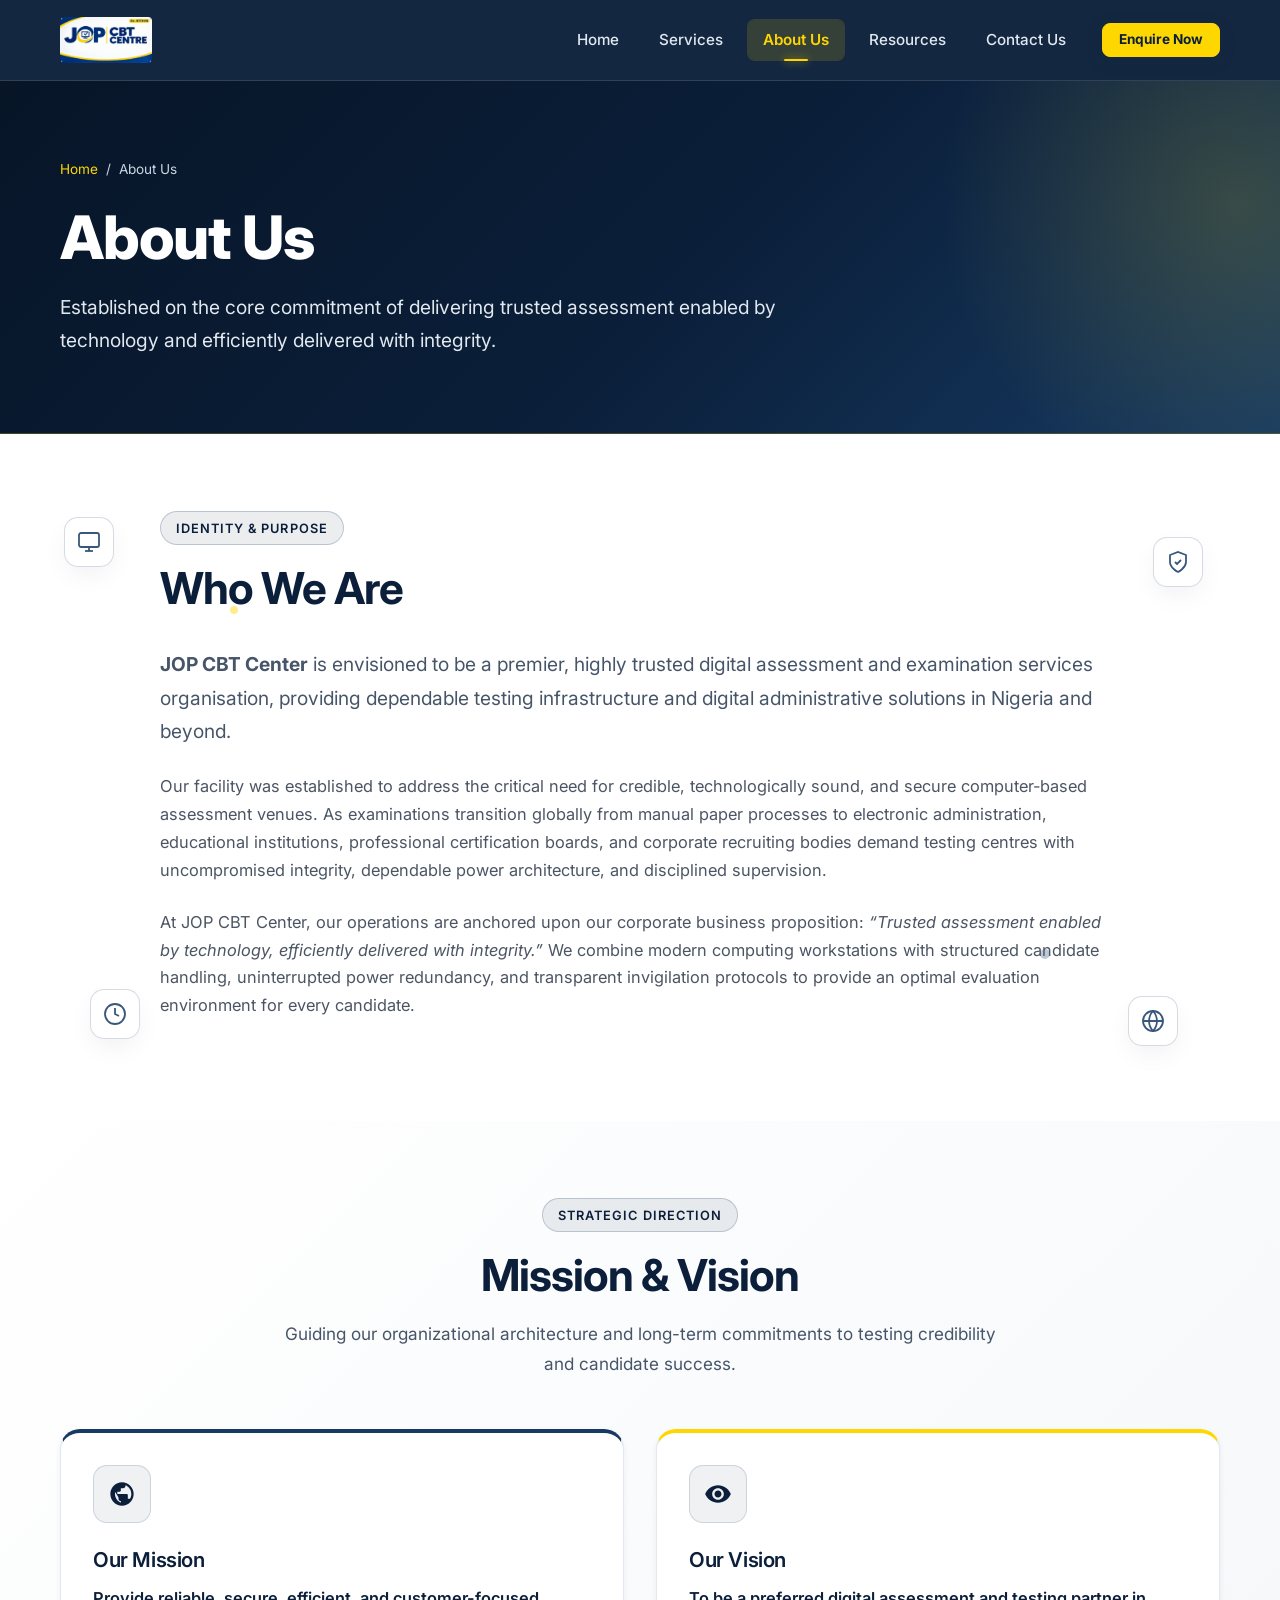
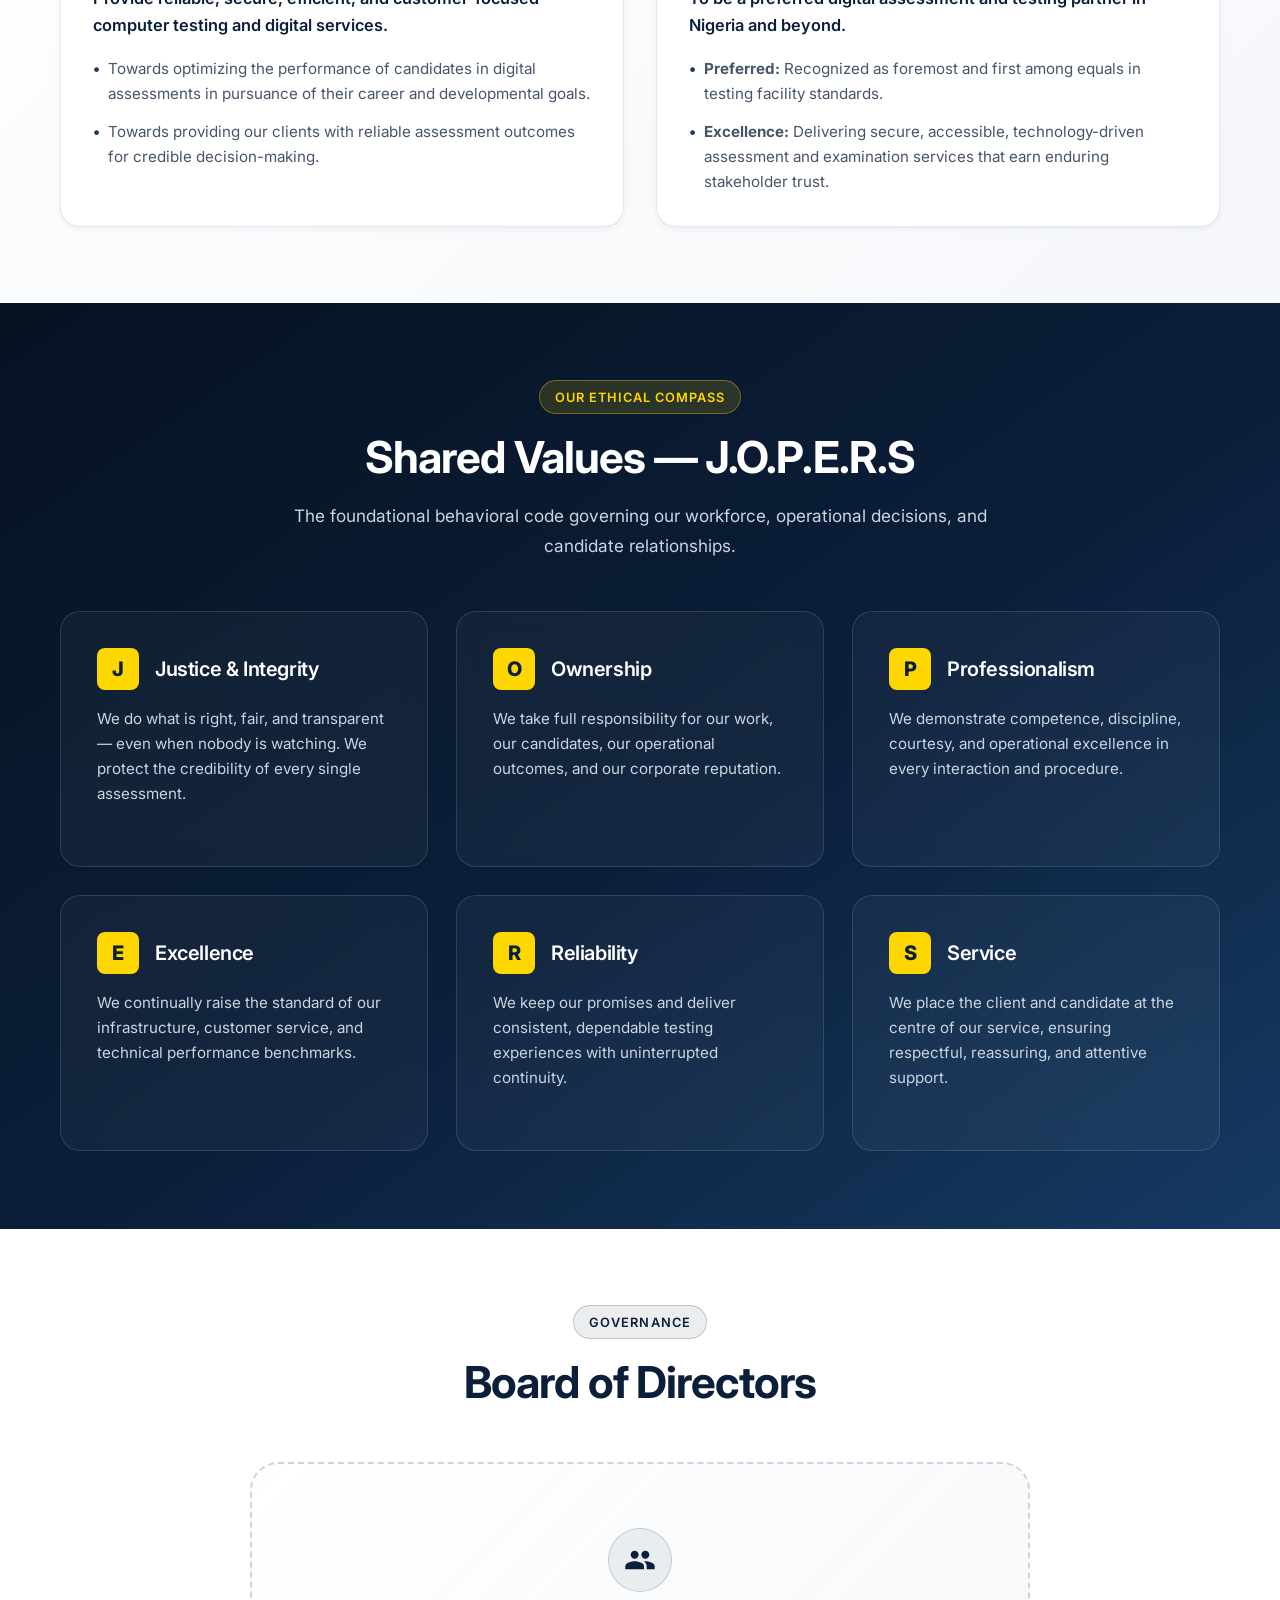
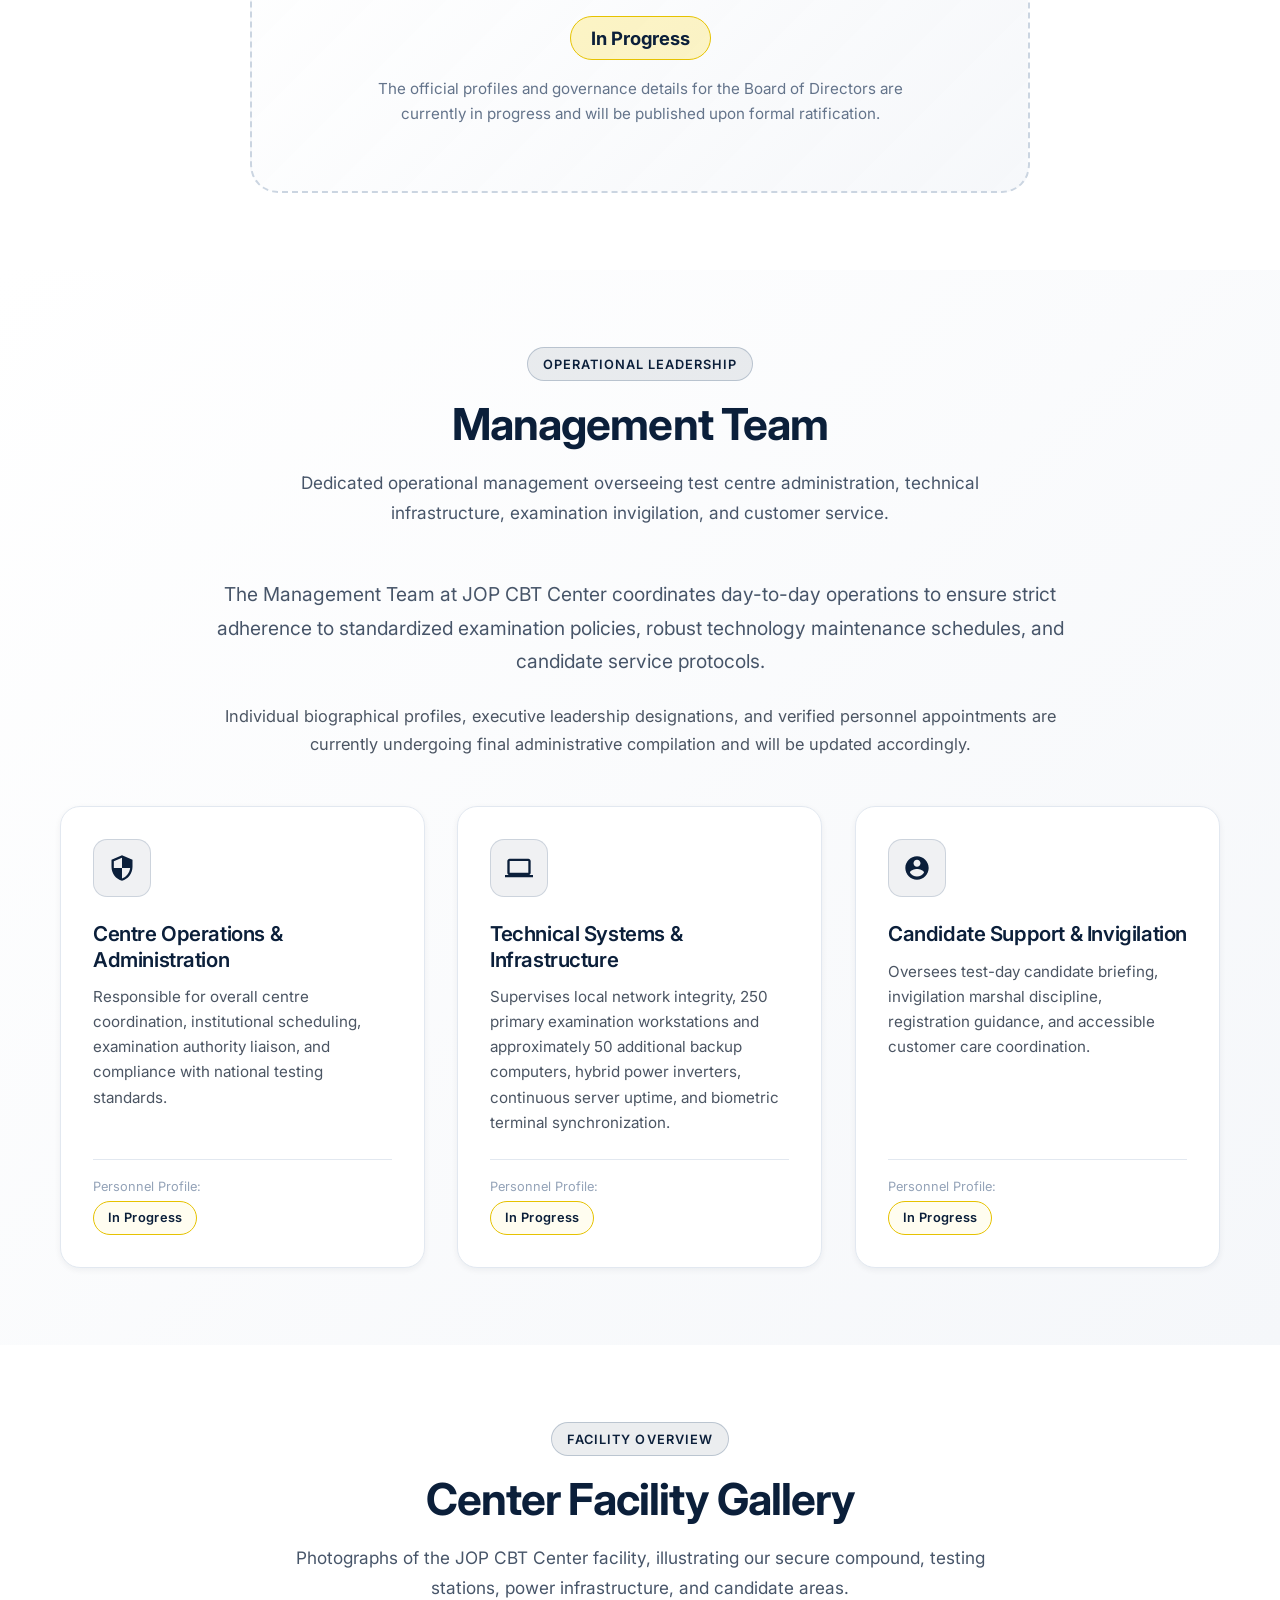
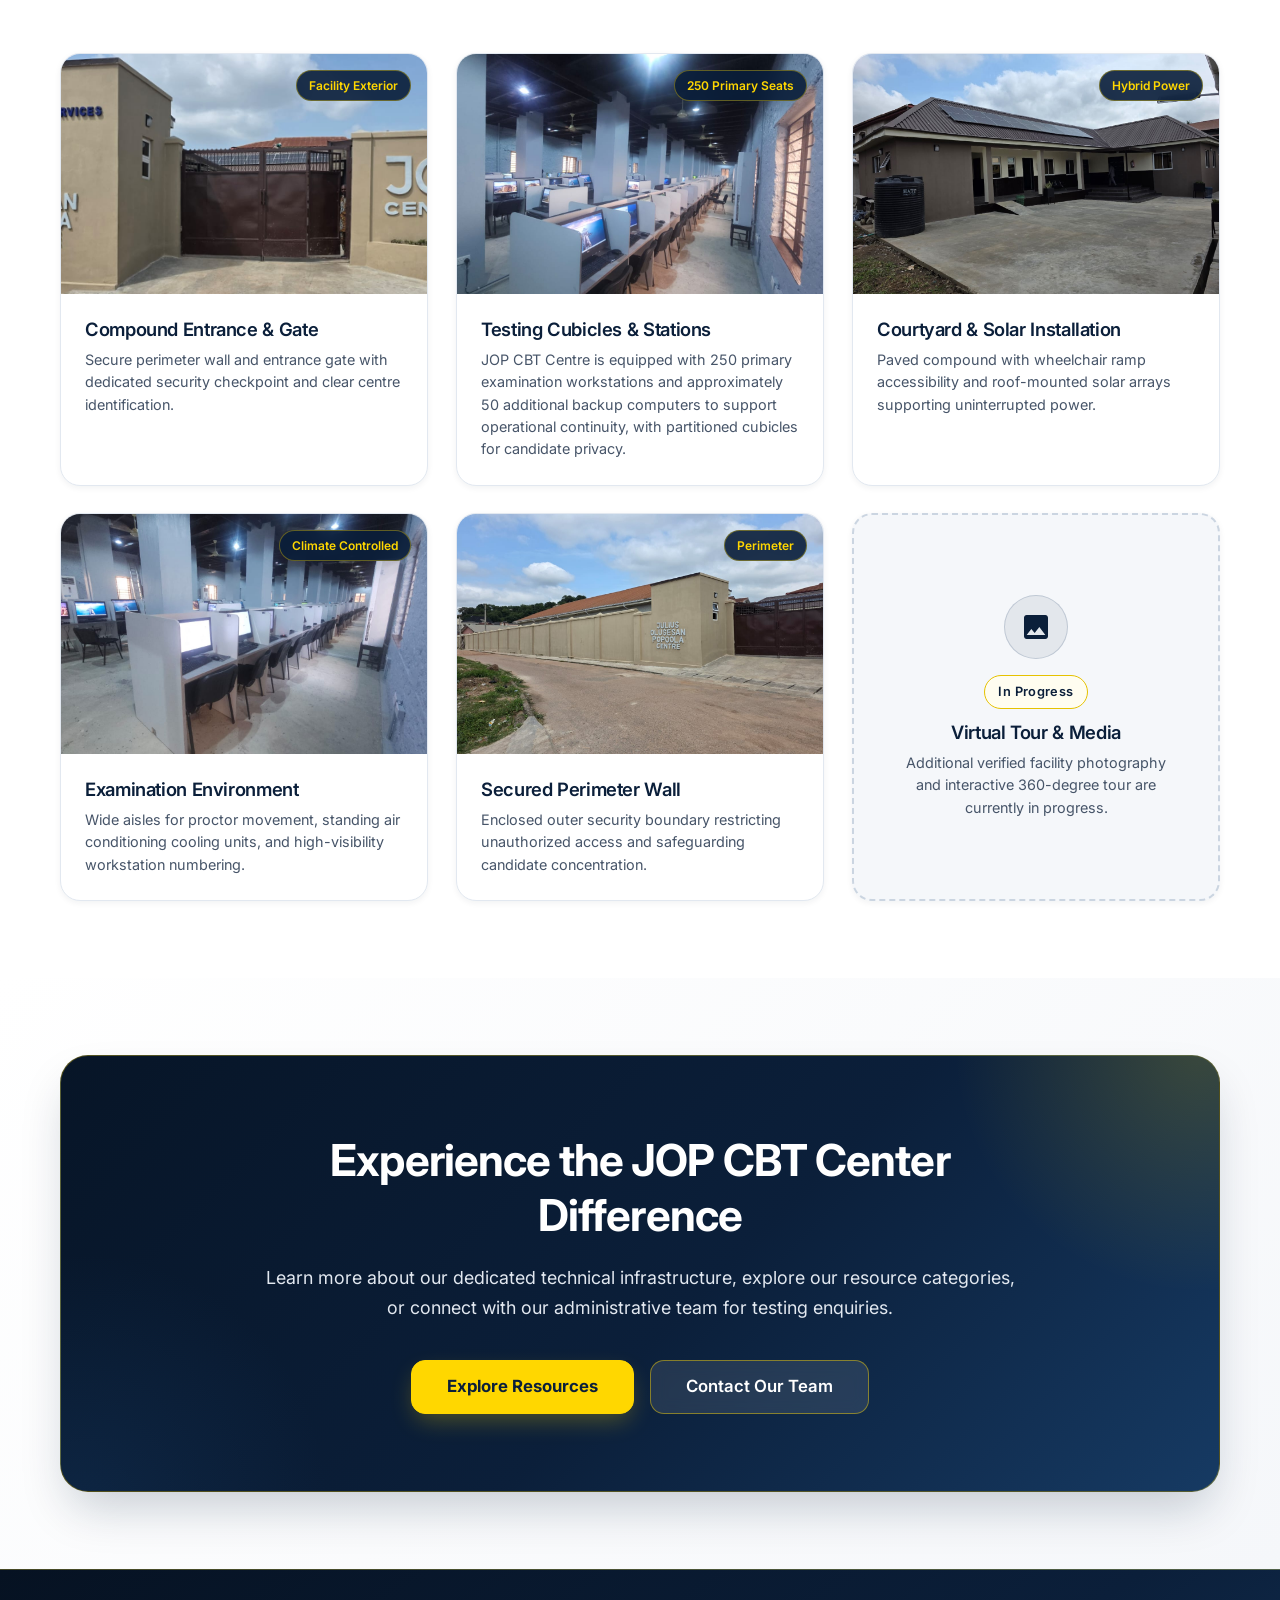
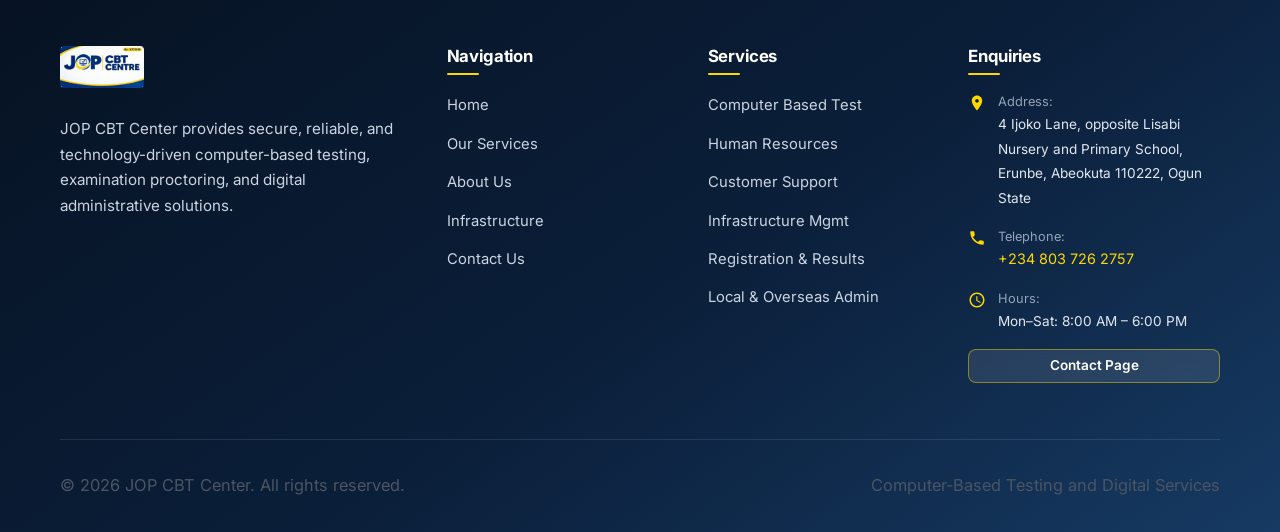
==== commit b4ce9f71: "Second Commit" ====
--- a/about.html
+++ b/about.html
@@ -6,7 +6,7 @@
   <title>About Us — JOP CBT Center</title>
   <meta name="description" content="Learn about JOP CBT Center, our mission, vision, core values (J.O.P.E.R.S), operational governance, and facility gallery.">
   <meta name="keywords" content="About JOP CBT Center, Mission, Vision, Core Values, CBT Centre Nigeria, Computer-Based Testing Facilities">
-  <meta name="theme-color" content="#1E1008">
+  <meta name="theme-color" content="#0B1F3A">
 
   <!-- Open Graph Metadata -->
   <meta property="og:title" content="About Us — JOP CBT Center">
@@ -178,7 +178,7 @@
           </div>
 
           <!-- Vision Card -->
-          <div class="card reveal-on-scroll" style="border-top: 4px solid var(--color-cyan-500);">
+          <div class="card reveal-on-scroll" style="border-top: 4px solid var(--color-yellow-primary);">
             <div class="card-icon-wrapper" aria-hidden="true">
               <svg viewBox="0 0 24 24" fill="currentColor">
                 <path d="M12 4.5C7 4.5 2.73 7.61 1 12c1.73 4.39 6 7.5 11 7.5s9.27-3.11 11-7.5c-1.73-4.39-6-7.5-11-7.5zM12 17c-2.76 0-5-2.24-5-5s2.24-5 5-5 5 2.24 5 5-2.24 5-5 5zm0-8c-1.66 0-3 1.34-3 3s1.34 3 3 3 3-1.34 3-3-1.34-3-3-3z"/>
@@ -220,7 +220,7 @@
           <!-- J - Justice & Integrity -->
           <div class="card-glass-dark reveal-on-scroll">
             <div style="display: flex; align-items: center; gap: 1rem; margin-bottom: 1rem;">
-              <span style="display: flex; align-items: center; justify-content: center; width: 42px; height: 42px; border-radius: var(--border-radius-sm); background: var(--grad-secondary); color: #fff; font-weight: var(--font-weight-extrabold); font-size: 1.25rem;">J</span>
+              <span style="display: flex; align-items: center; justify-content: center; width: 42px; height: 42px; border-radius: var(--border-radius-sm); background: var(--color-yellow-primary); color: var(--color-navy-primary); font-weight: var(--font-weight-extrabold); font-size: 1.25rem;">J</span>
               <h3 style="font-size: 1.25rem; margin: 0;">Justice &amp; Integrity</h3>
             </div>
             <p class="card-description">
@@ -231,7 +231,7 @@
           <!-- O - Ownership -->
           <div class="card-glass-dark reveal-on-scroll">
             <div style="display: flex; align-items: center; gap: 1rem; margin-bottom: 1rem;">
-              <span style="display: flex; align-items: center; justify-content: center; width: 42px; height: 42px; border-radius: var(--border-radius-sm); background: var(--grad-secondary); color: #fff; font-weight: var(--font-weight-extrabold); font-size: 1.25rem;">O</span>
+              <span style="display: flex; align-items: center; justify-content: center; width: 42px; height: 42px; border-radius: var(--border-radius-sm); background: var(--color-yellow-primary); color: var(--color-navy-primary); font-weight: var(--font-weight-extrabold); font-size: 1.25rem;">O</span>
               <h3 style="font-size: 1.25rem; margin: 0;">Ownership</h3>
             </div>
             <p class="card-description">
@@ -242,7 +242,7 @@
           <!-- P - Professionalism -->
           <div class="card-glass-dark reveal-on-scroll">
             <div style="display: flex; align-items: center; gap: 1rem; margin-bottom: 1rem;">
-              <span style="display: flex; align-items: center; justify-content: center; width: 42px; height: 42px; border-radius: var(--border-radius-sm); background: var(--grad-secondary); color: #fff; font-weight: var(--font-weight-extrabold); font-size: 1.25rem;">P</span>
+              <span style="display: flex; align-items: center; justify-content: center; width: 42px; height: 42px; border-radius: var(--border-radius-sm); background: var(--color-yellow-primary); color: var(--color-navy-primary); font-weight: var(--font-weight-extrabold); font-size: 1.25rem;">P</span>
               <h3 style="font-size: 1.25rem; margin: 0;">Professionalism</h3>
             </div>
             <p class="card-description">
@@ -253,7 +253,7 @@
           <!-- E - Excellence -->
           <div class="card-glass-dark reveal-on-scroll">
             <div style="display: flex; align-items: center; gap: 1rem; margin-bottom: 1rem;">
-              <span style="display: flex; align-items: center; justify-content: center; width: 42px; height: 42px; border-radius: var(--border-radius-sm); background: var(--grad-secondary); color: #fff; font-weight: var(--font-weight-extrabold); font-size: 1.25rem;">E</span>
+              <span style="display: flex; align-items: center; justify-content: center; width: 42px; height: 42px; border-radius: var(--border-radius-sm); background: var(--color-yellow-primary); color: var(--color-navy-primary); font-weight: var(--font-weight-extrabold); font-size: 1.25rem;">E</span>
               <h3 style="font-size: 1.25rem; margin: 0;">Excellence</h3>
             </div>
             <p class="card-description">
@@ -264,7 +264,7 @@
           <!-- R - Reliability -->
           <div class="card-glass-dark reveal-on-scroll">
             <div style="display: flex; align-items: center; gap: 1rem; margin-bottom: 1rem;">
-              <span style="display: flex; align-items: center; justify-content: center; width: 42px; height: 42px; border-radius: var(--border-radius-sm); background: var(--grad-secondary); color: #fff; font-weight: var(--font-weight-extrabold); font-size: 1.25rem;">R</span>
+              <span style="display: flex; align-items: center; justify-content: center; width: 42px; height: 42px; border-radius: var(--border-radius-sm); background: var(--color-yellow-primary); color: var(--color-navy-primary); font-weight: var(--font-weight-extrabold); font-size: 1.25rem;">R</span>
               <h3 style="font-size: 1.25rem; margin: 0;">Reliability</h3>
             </div>
             <p class="card-description">
@@ -275,7 +275,7 @@
           <!-- S - Service -->
           <div class="card-glass-dark reveal-on-scroll">
             <div style="display: flex; align-items: center; gap: 1rem; margin-bottom: 1rem;">
-              <span style="display: flex; align-items: center; justify-content: center; width: 42px; height: 42px; border-radius: var(--border-radius-sm); background: var(--grad-secondary); color: #fff; font-weight: var(--font-weight-extrabold); font-size: 1.25rem;">S</span>
+              <span style="display: flex; align-items: center; justify-content: center; width: 42px; height: 42px; border-radius: var(--border-radius-sm); background: var(--color-yellow-primary); color: var(--color-navy-primary); font-weight: var(--font-weight-extrabold); font-size: 1.25rem;">S</span>
               <h3 style="font-size: 1.25rem; margin: 0;">Service</h3>
             </div>
             <p class="card-description">
@@ -359,7 +359,7 @@
             </div>
             <h3 class="card-title">Technical Systems &amp; Infrastructure</h3>
             <p class="card-description">
-              Supervises local network integrity, 250 computing stations, hybrid power inverters, continuous server uptime, and biometric terminal synchronization.
+              Supervises local network integrity, 250 primary examination workstations and approximately 50 additional backup computers, hybrid power inverters, continuous server uptime, and biometric terminal synchronization.
             </p>
             <div style="margin-top: auto; padding-top: 1rem; border-top: 1px solid var(--color-border);">
               <span style="font-size: 0.8rem; color: var(--color-slate-400); display: block; margin-bottom: 4px;">Personnel Profile:</span>
@@ -414,16 +414,16 @@
             </div>
           </article>
 
-          <!-- Photo 2: 250-Capacity CBT Hall -->
+          <!-- Photo 2: 250 Primary Workstations CBT Hall -->
           <article class="gallery-card reveal-on-scroll">
             <div class="gallery-image-wrapper">
               <img src="assets/images/jop-cbt-hall-1.jpg" alt="Inside the JOP CBT Center hall showing partitioned computer stations" loading="lazy">
-              <span class="gallery-badge">250 Capacity</span>
+              <span class="gallery-badge">250 Primary Seats</span>
             </div>
             <div class="gallery-content">
               <h3 class="gallery-title">Testing Cubicles &amp; Stations</h3>
               <p class="gallery-caption">
-                Organized rows of numbered computer cubicles (028, 029, 030...) configured for candidate privacy, comfort, and invigilation.
+                JOP CBT Centre is equipped with 250 primary examination workstations and approximately 50 additional backup computers to support operational continuity, with partitioned cubicles for candidate privacy.
               </p>
             </div>
           </article>
--- a/css/style.css
+++ b/css/style.css
@@ -8,105 +8,103 @@
    -------------------------------------------------------------------------- */
 :root {
   /* ==========================================================================
-     BRAND GRADIENT DEFINITIONS (RICH MOCHA & GOLDEN CARAMEL)
+     CORE BRAND PALETTE (NAVY BLUE & YELLOW)
      ========================================================================== */
-  /* Primary: Midnight Espresso -> Roasted Walnut -> Glowing Amber Copper */
-  --grad-primary: linear-gradient(135deg, #180D07 0%, #442415 52%, #C2642E 100%);
-  /* Secondary: Deep Mocha -> Warm Chestnut -> Luminous Caramel */
-  --grad-secondary: linear-gradient(120deg, #24140B 0%, #6E3B20 58%, #D97706 100%);
-  /* Accent: Golden Honey -> Rich Terracotta */
-  --grad-accent: linear-gradient(135deg, #E0853D 0%, #944C21 100%);
-  /* Light Section: Soft Alabaster Linen -> Warm Oat / Milk Latte */
-  --grad-light-section: linear-gradient(135deg, #FDFBF7 0%, #F5EFE6 100%);
-  /* Dark Section: Midnight Espresso -> Roasted Mocha -> Deep Walnut */
-  --grad-dark-premium: linear-gradient(145deg, #120905 0%, #22120A 55%, #3D2012 100%);
+  --color-navy-primary: #0B1F3A;
+  --color-navy-secondary: #163A63;
+  --color-yellow-primary: #FFD700;
+  --color-yellow-hover: #E6C200;
+  --color-white: #FFFFFF;
+  --color-bg-light: #F5F7FA;
+  --color-text-dark: #1F2937;
+
+  /* ==========================================================================
+     BRAND GRADIENT DEFINITIONS (NAVY BLUE & YELLOW)
+     ========================================================================== */
+  /* Primary: Deep Navy -> Primary Navy Blue -> Secondary Navy Blue */
+  --grad-primary: linear-gradient(135deg, #071527 0%, #0B1F3A 55%, #163A63 100%);
+  /* Secondary: Primary Navy Blue -> Secondary Navy Blue -> Royal Navy */
+  --grad-secondary: linear-gradient(120deg, #0B1F3A 0%, #163A63 60%, #1E4D82 100%);
+  /* Accent: Primary Yellow -> Yellow Hover */
+  --grad-accent: linear-gradient(135deg, #FFD700 0%, #E6C200 100%);
+  /* Light Section: Crisp White -> Light Background */
+  --grad-light-section: linear-gradient(135deg, #FFFFFF 0%, #F5F7FA 100%);
+  /* Dark Section: Deepest Navy -> Primary Navy -> Secondary Navy */
+  --grad-dark-premium: linear-gradient(145deg, #061222 0%, #0B1F3A 55%, #163A63 100%);
 
   /* Additional Cohesive Gradient Accents */
-  --grad-card-border: linear-gradient(135deg, rgba(200, 109, 54, 0.45), rgba(110, 59, 32, 0.12));
-  --grad-glow: radial-gradient(circle at 50% 50%, rgba(224, 133, 61, 0.22) 0%, rgba(24, 13, 7, 0) 70%);
-  --grad-gold-accent: linear-gradient(135deg, #F59E0B 0%, #B45309 100%);
+  --grad-card-border: linear-gradient(135deg, rgba(255, 215, 0, 0.45), rgba(22, 58, 99, 0.15));
+  --grad-glow: radial-gradient(circle at 50% 50%, rgba(255, 215, 0, 0.18) 0%, rgba(11, 31, 58, 0) 70%);
+  --grad-gold-accent: linear-gradient(135deg, #FFD700 0%, #E6C200 100%);
 
   /* ==========================================================================
-     SOLID BRAND COLOR REFERENCES (BROWN FAMILY & DERIVATIVES)
+     SOLID BRAND COLOR REFERENCES (NAVY BLUE & YELLOW FAMILY)
      ========================================================================== */
-  /* Deep Espresso & Mocha Anchors (Primary Brand Dark) */
-  --color-espresso-950: #120905;
-  --color-espresso-900: #1E1008;
-  --color-espresso-800: #2E180D;
-  --color-espresso-700: #442415;
-
-  /* Primary Warm Chestnut & Saddle Browns */
-  --color-brown-700: #572E1A;
-  --color-brown-600: #733D23;
-  --color-brown-500: #944C21;
-  --color-brown-400: #B25D2B;
-
-  /* Glowing Caramel, Amber & Copper Accents */
-  --color-caramel-500: #C2642E;
-  --color-caramel-400: #E0853D;
-  --color-amber-500: #D97706;
-  --color-amber-400: #F59E0B;
-  --color-copper-500: #B45309;
-  --color-copper-400: #E87A3E;
+  --color-navy-950: #061222;
+  --color-navy-900: #0B1F3A;
+  --color-navy-800: #112C50;
+  --color-navy-700: #163A63;
+
+  --color-blue-700: #0B1F3A;
+  --color-blue-600: #0B1F3A;
+  --color-blue-500: #163A63;
+  --color-blue-400: #25548A;
+
+  /* Yellow & Gold Accents */
+  --color-caramel-500: #E6C200;
+  --color-caramel-400: #FFD700;
+  --color-amber-500: #E6C200;
+  --color-amber-400: #FFD700;
+  --color-copper-500: #D4AF00;
+  --color-copper-400: #FFD700;
 
   /* Aliases for Full Compatibility Across Existing Markup */
-  --color-navy-950: var(--color-espresso-950);
-  --color-navy-900: var(--color-espresso-900);
-  --color-navy-800: var(--color-espresso-800);
-  --color-navy-700: var(--color-espresso-700);
-
-  --color-blue-600: var(--color-brown-600);
-  --color-blue-500: var(--color-brown-500);
-
-  --color-cyan-500: var(--color-caramel-500);
-  --color-cyan-400: var(--color-caramel-400);
-  --color-teal-500: var(--color-copper-500);
-  --color-teal-700: var(--color-brown-700);
+  --color-espresso-950: var(--color-navy-950);
+  --color-espresso-900: var(--color-navy-900);
+  --color-espresso-800: var(--color-navy-800);
+  --color-espresso-700: var(--color-navy-700);
+
+  --color-brown-700: var(--color-navy-900);
+  --color-brown-600: var(--color-navy-700);
+  --color-brown-500: var(--color-navy-700);
+  --color-brown-400: var(--color-blue-400);
+
+  --color-cyan-500: #163A63;
+  --color-cyan-400: var(--color-yellow-primary);
+  --color-teal-500: var(--color-yellow-hover);
+  --color-teal-700: var(--color-navy-secondary);
 
   /* ==========================================================================
-     NEUTRAL & WARM LINEN / CREAM SURFACES (Replaces Cool Slate)
+     NEUTRAL & COOL SLATE SURFACES
      ========================================================================== */
-  --color-white: #FFFFFF;
-  --color-cream-50: #FDFBF7;
-  --color-cream-100: #F8F4EE;
-  --color-cream-200: #EFE8DE;
-  --color-cream-300: #DFD5C6;
-  --color-cream-400: #C2B4A3;
-  --color-cream-500: #9E8C7A;
-  --color-cream-600: #756454;
-  --color-cream-700: #54463A;
-  --color-cream-800: #382D24;
-  --color-cream-900: #221A14;
-
-  /* Slate Aliases Mapped to Warm Linen & Roast Tones */
-  --color-slate-50: var(--color-cream-50);
-  --color-slate-100: var(--color-cream-100);
-  --color-slate-200: var(--color-cream-200);
-  --color-slate-300: var(--color-cream-300);
-  --color-slate-400: var(--color-cream-400);
-  --color-slate-500: var(--color-cream-500);
-  --color-slate-600: var(--color-cream-600);
-  --color-slate-700: var(--color-cream-700);
-  --color-slate-800: var(--color-cream-800);
-  --color-slate-900: var(--color-cream-900);
+  --color-slate-50: #F5F7FA;
+  --color-slate-100: #EEF2F6;
+  --color-slate-200: #E2E8F0;
+  --color-slate-300: #CBD5E1;
+  --color-slate-400: #94A3B8;
+  --color-slate-500: #64748B;
+  --color-slate-600: #475569;
+  --color-slate-700: #334155;
+  --color-slate-800: #1F2937;
+  --color-slate-900: #0F172A;
 
   /* Semantic UI Colors */
-  --color-text-main: #22120A;
-  --color-text-muted: #6B5546;
-  --color-text-light: #9E8C7A;
+  --color-text-main: #1F2937;
+  --color-text-muted: #4B5563;
+  --color-text-light: #6B7280;
   --color-text-white: #FFFFFF;
-  --color-border: #E8DFD3;
+  --color-border: #E2E8F0;
   --color-border-light: rgba(255, 255, 255, 0.18);
-  --color-bg-page: #FAF7F2;
-  --color-bg-subtle: #F4EFE7;
+  --color-bg-page: #F5F7FA;
+  --color-bg-subtle: #FFFFFF;
   --color-bg-card: #FFFFFF;
 
-  /* Earthy-tinted Functional / Status Colors */
-  --color-status-progress-bg: #FEF3C7;
-  --color-status-progress-text: #92400E;
-  --color-status-progress-border: #FCD34D;
-  --color-success: #2D6A4F;
-  --color-error: #9E2A2B;
+  /* Functional / Status Colors */
+  --color-status-progress-bg: #FFFDF0;
+  --color-status-progress-text: #0B1F3A;
+  --color-status-progress-border: #E6C200;
+  --color-success: #15803D;
+  --color-error: #B91C1C;
 
   /* Typography */
   --font-family: 'Inter', -apple-system, BlinkMacSystemFont, 'Segoe UI', Roboto, Helvetica, Arial, sans-serif;
@@ -127,13 +125,13 @@
   --border-radius-xl: 28px;
   --border-radius-full: 9999px;
 
-  /* Warm Espresso & Amber Shadows */
-  --shadow-xs: 0 1px 2px rgba(34, 18, 10, 0.05);
-  --shadow-sm: 0 2px 6px rgba(34, 18, 10, 0.06);
-  --shadow-md: 0 8px 24px -4px rgba(34, 18, 10, 0.08);
-  --shadow-lg: 0 16px 36px -6px rgba(34, 18, 10, 0.12);
-  --shadow-xl: 0 24px 48px -10px rgba(24, 13, 7, 0.22);
-  --shadow-gradient: 0 10px 25px -5px rgba(194, 100, 46, 0.35);
+  /* Navy & Yellow Shadows */
+  --shadow-xs: 0 1px 2px rgba(11, 31, 58, 0.05);
+  --shadow-sm: 0 2px 6px rgba(11, 31, 58, 0.06);
+  --shadow-md: 0 8px 24px -4px rgba(11, 31, 58, 0.08);
+  --shadow-lg: 0 16px 36px -6px rgba(11, 31, 58, 0.12);
+  --shadow-xl: 0 24px 48px -10px rgba(11, 31, 58, 0.22);
+  --shadow-gradient: 0 10px 25px -5px rgba(255, 215, 0, 0.3);
 
   /* Transitions */
   --transition-fast: 0.15s ease-in-out;
@@ -197,7 +195,7 @@
 }
 
 :focus-visible {
-  outline: 3px solid var(--color-cyan-500);
+  outline: 3px solid var(--color-yellow-hover);
   outline-offset: 3px;
 }
 
@@ -257,7 +255,7 @@
 }
 
 .text-gradient-cyan {
-  background: linear-gradient(135deg, #F59E0B 0%, #E0853D 100%);
+  background: linear-gradient(135deg, #FFD700 0%, #FFE55C 50%, #E6C200 100%);
   -webkit-background-clip: text;
   background-clip: text;
   -webkit-text-fill-color: transparent;
@@ -291,6 +289,10 @@
   position: relative;
 }
 
+section[id] {
+  scroll-margin-top: 100px;
+}
+
 .section-light {
   background: var(--grad-light-section);
 }
@@ -337,15 +339,15 @@
   letter-spacing: 0.08em;
   border-radius: var(--border-radius-full);
   margin-bottom: 1rem;
-  background: rgba(148, 76, 33, 0.08);
-  color: var(--color-blue-500);
-  border: 1px solid rgba(148, 76, 33, 0.2);
+  background: rgba(11, 31, 58, 0.08);
+  color: var(--color-navy-primary);
+  border: 1px solid rgba(22, 58, 99, 0.22);
 }
 
 .section-dark .section-tag {
-  background: rgba(224, 133, 61, 0.15);
-  color: var(--color-cyan-400);
-  border-color: rgba(224, 133, 61, 0.35);
+  background: rgba(255, 215, 0, 0.14);
+  color: var(--color-yellow-primary);
+  border-color: rgba(255, 215, 0, 0.35);
 }
 
 .section-title {
@@ -359,6 +361,26 @@
 
 .section-dark .section-description {
   color: var(--color-slate-300);
+}
+
+/* Service Detail Responsive Grid (Services Page) */
+.service-detail-grid {
+  display: grid;
+  grid-template-columns: 1fr 1.15fr;
+  gap: clamp(2rem, 4vw, 4rem);
+  align-items: center;
+}
+
+.service-detail-grid--reverse {
+  grid-template-columns: 1.15fr 1fr;
+}
+
+.service-detail-grid--reverse .service-detail-copy {
+  order: 2;
+}
+
+.service-detail-grid--reverse .service-detail-box {
+  order: 1;
 }
 
 /* --------------------------------------------------------------------------
@@ -381,7 +403,7 @@
   width: 500px;
   height: 500px;
   transform: translate(-50%, -50%);
-  background: radial-gradient(circle, rgba(224, 133, 61, 0.08) 0%, rgba(244, 239, 231, 0) 70%);
+  background: radial-gradient(circle, rgba(255, 215, 0, 0.1) 0%, rgba(245, 247, 250, 0) 70%);
   border-radius: 50%;
   pointer-events: none;
   z-index: 1;
@@ -406,10 +428,10 @@
   width: 50px;
   height: 50px;
   border-radius: 14px;
-  background: rgba(253, 251, 247, 0.82);
-  border: 1px solid rgba(194, 100, 46, 0.22);
-  color: var(--color-caramel-500);
-  box-shadow: 0 10px 28px -6px rgba(34, 18, 10, 0.07);
+  background: rgba(255, 255, 255, 0.9);
+  border: 1px solid rgba(22, 58, 99, 0.18);
+  color: var(--color-navy-secondary);
+  box-shadow: 0 10px 28px -6px rgba(11, 31, 58, 0.08);
   backdrop-filter: blur(8px);
   -webkit-backdrop-filter: blur(8px);
   transition: transform 0.2s cubic-bezier(0.16, 1, 0.3, 1), box-shadow 0.3s ease;
@@ -471,8 +493,8 @@
   left: 18%;
   width: 8px;
   height: 8px;
-  background: var(--color-caramel-400);
-  opacity: 0.35;
+  background: var(--color-yellow-primary);
+  opacity: 0.45;
   animation: pulseDotSoft 4s ease-in-out infinite alternate;
 }
 
@@ -481,7 +503,7 @@
   right: 18%;
   width: 10px;
   height: 10px;
-  background: var(--color-brown-500);
+  background: var(--color-navy-secondary);
   opacity: 0.28;
   animation: pulseDotSoft 5s ease-in-out infinite alternate 1s;
 }
@@ -491,8 +513,8 @@
   right: 16%;
   width: 6px;
   height: 6px;
-  background: var(--color-amber-400);
-  opacity: 0.4;
+  background: var(--color-yellow-hover);
+  opacity: 0.45;
   animation: pulseDotSoft 3.5s ease-in-out infinite alternate 0.5s;
 }
 
@@ -547,23 +569,85 @@
 /* --------------------------------------------------------------------------
    5. HEADER & NAVIGATION BAR
    -------------------------------------------------------------------------- */
+@keyframes headerSlideDown {
+  0% {
+    opacity: 0;
+    transform: translateY(-14px);
+  }
+  100% {
+    opacity: 1;
+    transform: translateY(0);
+  }
+}
+
+@keyframes navItemEntrance {
+  0% {
+    opacity: 0;
+    transform: translateY(-10px);
+  }
+  100% {
+    opacity: 1;
+    transform: translateY(0);
+  }
+}
+
+@keyframes navCtaShimmer {
+  0%, 65% {
+    transform: translateX(-140%) skewX(-22deg);
+  }
+  100% {
+    transform: translateX(240%) skewX(-22deg);
+  }
+}
+
+@keyframes navCtaHaloPulse {
+  0%, 100% {
+    box-shadow: 0 4px 16px rgba(11, 31, 58, 0.22), 0 0 0 0 rgba(255, 215, 0, 0.45);
+  }
+  50% {
+    box-shadow: 0 6px 22px rgba(255, 215, 0, 0.28), 0 0 0 6px rgba(255, 215, 0, 0);
+  }
+}
+
 .site-header {
   position: sticky;
   top: 0;
   left: 0;
   width: 100%;
   z-index: 1000;
-  background: rgba(24, 13, 7, 0.94);
+  background: rgba(11, 31, 58, 0.96);
   backdrop-filter: blur(14px);
   -webkit-backdrop-filter: blur(14px);
-  border-bottom: 1px solid rgba(255, 255, 255, 0.1);
-  transition: all var(--transition-normal);
+  border-bottom: 1px solid rgba(255, 255, 255, 0.12);
+  transition: background-color 0.35s cubic-bezier(0.16, 1, 0.3, 1),
+              box-shadow 0.35s cubic-bezier(0.16, 1, 0.3, 1),
+              border-color 0.35s cubic-bezier(0.16, 1, 0.3, 1);
+  animation: headerSlideDown 0.55s cubic-bezier(0.16, 1, 0.3, 1) both;
+}
+
+.site-header::after {
+  content: '';
+  position: absolute;
+  bottom: -1px;
+  left: 0;
+  width: 100%;
+  height: 1px;
+  background: linear-gradient(90deg, transparent 0%, rgba(255, 215, 0, 0.65) 50%, transparent 100%);
+  opacity: 0;
+  transform: scaleX(0.4);
+  transition: opacity 0.4s ease, transform 0.5s cubic-bezier(0.16, 1, 0.3, 1);
+  pointer-events: none;
 }
 
 .site-header.scrolled {
-  background: rgba(18, 9, 5, 0.98);
-  box-shadow: 0 10px 30px -10px rgba(18, 9, 5, 0.6);
-  border-bottom-color: rgba(224, 133, 61, 0.3);
+  background: rgba(6, 18, 34, 0.98);
+  box-shadow: 0 12px 32px -10px rgba(6, 18, 34, 0.68);
+  border-bottom-color: rgba(255, 215, 0, 0.28);
+}
+
+.site-header.scrolled::after {
+  opacity: 1;
+  transform: scaleX(1);
 }
 
 .nav-container {
@@ -575,6 +659,11 @@
   max-width: var(--container-max-width);
   margin: 0 auto;
   padding: 0 var(--section-padding-x);
+  transition: height 0.32s cubic-bezier(0.16, 1, 0.3, 1);
+}
+
+.site-header.scrolled .nav-container {
+  height: 68px;
 }
 
 /* Brand Logo (Image-based logo) */
@@ -585,6 +674,13 @@
   cursor: pointer;
   user-select: none;
   flex-shrink: 0;
+  transition: transform 0.3s cubic-bezier(0.22, 1, 0.36, 1), filter 0.3s ease;
+  animation: navItemEntrance 0.55s cubic-bezier(0.16, 1, 0.3, 1) 0.06s both;
+}
+
+.brand-logo:hover {
+  transform: translateY(-2px) scale(1.03);
+  filter: drop-shadow(0 6px 14px rgba(255, 215, 0, 0.22));
 }
 
 .brand-logo-img {
@@ -593,6 +689,11 @@
   display: block;
   object-fit: contain;
   border-radius: 4px;
+  transition: height 0.32s cubic-bezier(0.16, 1, 0.3, 1);
+}
+
+.site-header.scrolled .brand-logo-img {
+  height: 40px;
 }
 
 .site-footer .brand-logo-img {
@@ -604,6 +705,54 @@
   display: flex;
   align-items: center;
   gap: 0.5rem;
+  position: relative;
+}
+
+.desktop-nav > .nav-link:nth-child(1) { animation: navItemEntrance 0.5s cubic-bezier(0.16, 1, 0.3, 1) 0.10s both; }
+.desktop-nav > .nav-link:nth-child(2) { animation: navItemEntrance 0.5s cubic-bezier(0.16, 1, 0.3, 1) 0.15s both; }
+.desktop-nav > .nav-link:nth-child(3) { animation: navItemEntrance 0.5s cubic-bezier(0.16, 1, 0.3, 1) 0.20s both; }
+.desktop-nav > .nav-link:nth-child(4) { animation: navItemEntrance 0.5s cubic-bezier(0.16, 1, 0.3, 1) 0.25s both; }
+.desktop-nav > .nav-link:nth-child(5) { animation: navItemEntrance 0.5s cubic-bezier(0.16, 1, 0.3, 1) 0.30s both; }
+.desktop-nav > .nav-cta { animation: navItemEntrance 0.55s cubic-bezier(0.16, 1, 0.3, 1) 0.36s both; }
+
+/* Magnetic Sliding Indicator (Pill + Expanding Bottom Yellow Bar) */
+.nav-sliding-indicator {
+  position: absolute;
+  top: 0;
+  left: 0;
+  height: 100%;
+  width: 0;
+  border-radius: var(--border-radius-sm);
+  background: rgba(255, 215, 0, 0.14);
+  pointer-events: none;
+  z-index: 0;
+  opacity: 0;
+  transition: transform 0.34s cubic-bezier(0.22, 1, 0.36, 1),
+              width 0.34s cubic-bezier(0.22, 1, 0.36, 1),
+              opacity 0.25s ease,
+              background-color 0.25s ease;
+}
+
+.nav-sliding-indicator::after {
+  content: '';
+  position: absolute;
+  bottom: 0;
+  left: 50%;
+  transform: translateX(-50%);
+  width: 24px;
+  height: 2.5px;
+  background: var(--color-yellow-primary);
+  border-radius: var(--border-radius-full);
+  box-shadow: 0 0 8px rgba(255, 215, 0, 0.65);
+  transition: width 0.32s cubic-bezier(0.22, 1, 0.36, 1);
+}
+
+.desktop-nav.is-hovering-nav .nav-sliding-indicator {
+  background: rgba(255, 215, 0, 0.18);
+}
+
+.desktop-nav.is-hovering-nav .nav-sliding-indicator::after {
+  width: 55%;
 }
 
 .nav-link {
@@ -613,18 +762,20 @@
   padding: 0.55rem 1rem;
   border-radius: var(--border-radius-sm);
   position: relative;
-  transition: all var(--transition-fast);
+  z-index: 1;
+  transition: color 0.22s ease, transform 0.22s cubic-bezier(0.22, 1, 0.36, 1), background-color 0.22s ease;
 }
 
 .nav-link:hover {
-  color: var(--color-white);
+  color: var(--color-yellow-primary);
   background: rgba(255, 255, 255, 0.08);
+  transform: translateY(-1px);
 }
 
 .nav-link.active {
-  color: var(--color-cyan-400);
+  color: var(--color-yellow-primary);
   font-weight: var(--font-weight-semibold);
-  background: rgba(224, 133, 61, 0.14);
+  background: rgba(255, 215, 0, 0.14);
 }
 
 .nav-link.active::after {
@@ -635,19 +786,61 @@
   transform: translateX(-50%);
   width: 20px;
   height: 2px;
-  background: var(--color-cyan-400);
+  background: var(--color-yellow-primary);
   border-radius: var(--border-radius-full);
+}
+
+/* When magnetic indicator is active on desktop, delegate pill + bar to the sliding indicator */
+.desktop-nav.has-sliding-indicator .nav-link:hover,
+.desktop-nav.has-sliding-indicator .nav-link.active {
+  background: transparent;
+}
+
+.desktop-nav.has-sliding-indicator .nav-link.active::after {
+  display: none;
 }
 
 .nav-cta {
   margin-left: 0.75rem;
+  position: relative;
+  z-index: 1;
+}
+
+/* Enquire Now Button Shimmer & Golden Halo Pulse */
+.nav-cta .btn {
+  position: relative;
+  overflow: hidden;
+  animation: navCtaHaloPulse 3.2s infinite ease-in-out;
+}
+
+.nav-cta .btn::before {
+  content: '';
+  position: absolute;
+  top: 0;
+  left: 0;
+  width: 45%;
+  height: 100%;
+  background: linear-gradient(
+    90deg,
+    rgba(255, 255, 255, 0) 0%,
+    rgba(255, 255, 255, 0.55) 50%,
+    rgba(255, 255, 255, 0) 100%
+  );
+  transform: translateX(-140%) skewX(-22deg);
+  animation: navCtaShimmer 4.5s infinite ease-in-out 1.2s;
+  pointer-events: none;
+}
+
+.nav-cta .btn:hover {
+  transform: translateY(-2px) scale(1.03);
+  box-shadow: 0 8px 24px rgba(255, 215, 0, 0.38);
 }
 
 /* Mobile Menu Button */
 .mobile-menu-toggle {
   display: none;
   background: transparent;
-  border: 1px solid rgba(255, 255, 255, 0.15);
+  border: 1px solid rgba(255, 255, 255, 0.2);
   border-radius: var(--border-radius-sm);
   padding: 0.5rem;
   cursor: pointer;
@@ -657,7 +850,8 @@
 
 .mobile-menu-toggle:hover {
   background: rgba(255, 255, 255, 0.1);
-  border-color: var(--color-cyan-400);
+  border-color: var(--color-yellow-primary);
+  color: var(--color-yellow-primary);
 }
 
 .mobile-menu-toggle svg {
@@ -673,7 +867,7 @@
   left: 0;
   width: 100%;
   height: calc(100vh - 80px);
-  background: rgba(18, 9, 5, 0.98);
+  background: rgba(11, 31, 58, 0.98);
   backdrop-filter: blur(20px);
   -webkit-backdrop-filter: blur(20px);
   padding: 2rem var(--section-padding-x);
@@ -681,7 +875,7 @@
   gap: 1rem;
   overflow-y: auto;
   z-index: 999;
-  border-top: 1px solid rgba(255, 255, 255, 0.08);
+  border-top: 1px solid rgba(255, 255, 255, 0.1);
 }
 
 .mobile-nav.open {
@@ -692,7 +886,7 @@
   font-size: 1.15rem;
   padding: 0.85rem 1rem;
   border-radius: var(--border-radius-md);
-  border-bottom: 1px solid rgba(255, 255, 255, 0.05);
+  border-bottom: 1px solid rgba(255, 255, 255, 0.06);
 }
 
 .mobile-nav .nav-cta {
@@ -731,53 +925,59 @@
 }
 
 .btn-primary {
-  background: var(--grad-secondary);
-  color: var(--color-white);
-  box-shadow: 0 4px 16px rgba(115, 61, 35, 0.35);
-  border-color: rgba(255, 255, 255, 0.2);
+  background: var(--color-yellow-primary);
+  color: var(--color-navy-primary);
+  font-weight: var(--font-weight-bold);
+  box-shadow: 0 4px 16px rgba(11, 31, 58, 0.18);
+  border-color: var(--color-yellow-primary);
 }
 
 .btn-primary:hover {
-  background: linear-gradient(120deg, #180D07 0%, #572E1A 60%, #C2642E 100%);
-  box-shadow: 0 8px 24px rgba(115, 61, 35, 0.45);
+  background: var(--color-yellow-hover);
+  border-color: var(--color-yellow-hover);
+  box-shadow: 0 8px 24px rgba(11, 31, 58, 0.28);
   transform: translateY(-2px);
-  color: var(--color-white);
+  color: var(--color-navy-primary);
 }
 
 .btn-secondary {
   background: rgba(255, 255, 255, 0.1);
   color: var(--color-white);
-  border-color: rgba(255, 255, 255, 0.25);
+  border-color: rgba(255, 215, 0, 0.45);
   backdrop-filter: blur(8px);
 }
 
 .btn-secondary:hover {
-  background: rgba(255, 255, 255, 0.2);
-  border-color: rgba(255, 255, 255, 0.45);
+  background: rgba(255, 215, 0, 0.16);
+  border-color: var(--color-yellow-primary);
   transform: translateY(-2px);
-  color: var(--color-white);
+  color: var(--color-yellow-primary);
 }
 
 .btn-outline-dark {
   background: transparent;
-  color: var(--color-navy-900);
-  border: 1.5px solid var(--color-navy-800);
+  color: var(--color-navy-primary);
+  border: 1.5px solid var(--color-navy-primary);
 }
 
 .btn-outline-dark:hover {
-  background: var(--color-navy-900);
-  color: var(--color-white);
+  background: var(--color-navy-primary);
+  color: var(--color-yellow-primary);
   transform: translateY(-2px);
 }
 
 .btn-accent {
-  background: var(--grad-accent);
-  color: var(--color-white);
+  background: var(--color-yellow-primary);
+  color: var(--color-navy-primary);
+  font-weight: var(--font-weight-bold);
   box-shadow: var(--shadow-gradient);
+  border-color: var(--color-yellow-primary);
 }
 
 .btn-accent:hover {
-  filter: brightness(1.1);
+  background: var(--color-yellow-hover);
+  border-color: var(--color-yellow-hover);
+  color: var(--color-navy-primary);
   transform: translateY(-2px);
 }
 
@@ -866,7 +1066,7 @@
 }
 
 .whatsapp-float-label {
-  background: rgba(18, 9, 5, 0.92);
+  background: rgba(11, 31, 58, 0.94);
   color: #FFFFFF;
   padding: 0.5rem 0.95rem;
   border-radius: var(--border-radius-full);
@@ -915,7 +1115,7 @@
   padding: clamp(3.5rem, 6vw, 5.5rem) 0;
   position: relative;
   overflow: hidden;
-  border-bottom: 1px solid rgba(224, 133, 61, 0.25);
+  border-bottom: 1px solid rgba(255, 215, 0, 0.25);
 }
 
 .page-banner::before {
@@ -925,7 +1125,7 @@
   right: -20%;
   width: 600px;
   height: 600px;
-  background: radial-gradient(circle, rgba(224, 133, 61, 0.2) 0%, rgba(24, 13, 7, 0) 70%);
+  background: radial-gradient(circle, rgba(255, 215, 0, 0.16) 0%, rgba(11, 31, 58, 0) 70%);
   border-radius: 50%;
   pointer-events: none;
 }
@@ -957,7 +1157,7 @@
 }
 
 .breadcrumb-nav a {
-  color: var(--color-cyan-400);
+  color: var(--color-yellow-primary);
 }
 
 .breadcrumb-nav a:hover {
@@ -981,7 +1181,7 @@
   left: 10%;
   width: 500px;
   height: 500px;
-  background: radial-gradient(circle, rgba(224, 133, 61, 0.22) 0%, rgba(24, 13, 7, 0) 70%);
+  background: radial-gradient(circle, rgba(255, 215, 0, 0.18) 0%, rgba(11, 31, 58, 0) 70%);
   border-radius: 50%;
   pointer-events: none;
 }
@@ -992,7 +1192,7 @@
   right: 5%;
   width: 600px;
   height: 600px;
-  background: radial-gradient(circle, rgba(148, 76, 33, 0.25) 0%, rgba(24, 13, 7, 0) 70%);
+  background: radial-gradient(circle, rgba(22, 58, 99, 0.45) 0%, rgba(11, 31, 58, 0) 70%);
   border-radius: 50%;
   pointer-events: none;
 }
@@ -1016,9 +1216,9 @@
   gap: 0.6rem;
   padding: 0.4rem 1rem;
   border-radius: var(--border-radius-full);
-  background: rgba(224, 133, 61, 0.15);
-  border: 1px solid rgba(224, 133, 61, 0.35);
-  color: var(--color-cyan-400);
+  background: rgba(255, 215, 0, 0.14);
+  border: 1px solid rgba(255, 215, 0, 0.38);
+  color: var(--color-yellow-primary);
   font-size: 0.825rem;
   font-weight: var(--font-weight-semibold);
   letter-spacing: 0.05em;
@@ -1030,8 +1230,8 @@
   width: 8px;
   height: 8px;
   border-radius: 50%;
-  background-color: var(--color-cyan-400);
-  box-shadow: 0 0 8px var(--color-cyan-400);
+  background-color: var(--color-yellow-primary);
+  box-shadow: 0 0 8px var(--color-yellow-primary);
 }
 
 .hero-title {
@@ -1070,7 +1270,7 @@
   border: 1px solid rgba(255, 255, 255, 0.18);
   border-radius: var(--border-radius-xl);
   padding: 2rem;
-  box-shadow: 0 20px 50px rgba(18, 9, 5, 0.55);
+  box-shadow: 0 20px 50px rgba(6, 18, 34, 0.55);
   position: relative;
 }
 
@@ -1087,8 +1287,8 @@
   font-size: 0.75rem;
   padding: 0.25rem 0.75rem;
   border-radius: var(--border-radius-full);
-  background: rgba(224, 133, 61, 0.2);
-  color: var(--color-cyan-400);
+  background: rgba(255, 215, 0, 0.18);
+  color: var(--color-yellow-primary);
   font-weight: var(--font-weight-semibold);
 }
 
@@ -1101,7 +1301,7 @@
 
 .hero-stat-box {
   background: rgba(255, 255, 255, 0.05);
-  border: 1px solid rgba(255, 255, 255, 0.1);
+  border: 1px solid rgba(255, 255, 255, 0.12);
   padding: 1.2rem;
   border-radius: var(--border-radius-md);
 }
@@ -1109,7 +1309,7 @@
 .hero-stat-number {
   font-size: 1.75rem;
   font-weight: var(--font-weight-extrabold);
-  color: var(--color-cyan-400);
+  color: var(--color-yellow-primary);
   line-height: 1.2;
 }
 
@@ -1136,7 +1336,7 @@
 .hero-feature-icon {
   width: 20px;
   height: 20px;
-  color: var(--color-cyan-400);
+  color: var(--color-yellow-primary);
   flex-shrink: 0;
 }
 
@@ -1170,27 +1370,28 @@
 .card:hover {
   transform: translateY(-5px);
   box-shadow: var(--shadow-lg);
-  border-color: rgba(148, 76, 33, 0.35);
+  border-color: rgba(22, 58, 99, 0.35);
 }
 
 .card-icon-wrapper {
   width: 58px;
   height: 58px;
   border-radius: var(--border-radius-md);
-  background: var(--grad-light-section);
-  color: var(--color-blue-600);
+  background: rgba(11, 31, 58, 0.06);
+  color: var(--color-navy-primary);
   display: flex;
   align-items: center;
   justify-content: center;
   margin-bottom: 1.5rem;
-  border: 1px solid rgba(148, 76, 33, 0.18);
+  border: 1px solid rgba(22, 58, 99, 0.16);
   transition: all var(--transition-normal);
 }
 
 .card:hover .card-icon-wrapper {
-  background: var(--grad-secondary);
-  color: var(--color-white);
-  box-shadow: 0 8px 20px rgba(115, 61, 35, 0.35);
+  background: var(--color-navy-primary);
+  color: var(--color-yellow-primary);
+  border-color: var(--color-yellow-primary);
+  box-shadow: 0 8px 20px rgba(11, 31, 58, 0.25);
   transform: scale(1.05);
 }
 
@@ -1217,8 +1418,12 @@
   gap: 0.5rem;
   font-size: 0.9rem;
   font-weight: var(--font-weight-semibold);
-  color: var(--color-blue-600);
+  color: var(--color-navy-primary);
   margin-top: auto;
+}
+
+.card-link:hover {
+  color: var(--color-navy-secondary);
 }
 
 .card-link svg {
@@ -1236,7 +1441,7 @@
   background: rgba(255, 255, 255, 0.04);
   backdrop-filter: blur(12px);
   -webkit-backdrop-filter: blur(12px);
-  border: 1px solid rgba(255, 255, 255, 0.1);
+  border: 1px solid rgba(255, 255, 255, 0.12);
   color: var(--color-white);
   border-radius: var(--border-radius-lg);
   padding: 2.25rem;
@@ -1245,20 +1450,21 @@
 
 .card-glass-dark:hover {
   background: rgba(255, 255, 255, 0.08);
-  border-color: rgba(224, 133, 61, 0.4);
+  border-color: rgba(255, 215, 0, 0.45);
   transform: translateY(-5px);
   box-shadow: 0 16px 36px rgba(0, 0, 0, 0.4);
 }
 
 .card-glass-dark .card-icon-wrapper {
-  background: rgba(224, 133, 61, 0.15);
-  color: var(--color-cyan-400);
-  border-color: rgba(224, 133, 61, 0.3);
+  background: rgba(255, 215, 0, 0.14);
+  color: var(--color-yellow-primary);
+  border-color: rgba(255, 215, 0, 0.35);
 }
 
 .card-glass-dark:hover .card-icon-wrapper {
-  background: var(--grad-accent);
-  color: var(--color-white);
+  background: var(--color-yellow-primary);
+  color: var(--color-navy-primary);
+  border-color: var(--color-yellow-primary);
 }
 
 .card-glass-dark .card-title {
@@ -1290,7 +1496,7 @@
   width: 7px;
   height: 7px;
   border-radius: 50%;
-  background-color: #D97706;
+  background-color: var(--color-yellow-hover);
   animation: pulseDot 2s infinite ease-in-out;
 }
 
@@ -1310,7 +1516,7 @@
 
 /* Elegant "In Progress" Placeholder Container */
 .in-progress-placeholder {
-  background: linear-gradient(135deg, rgba(253, 251, 247, 0.95) 0%, rgba(245, 239, 230, 0.85) 100%);
+  background: linear-gradient(135deg, rgba(255, 255, 255, 0.98) 0%, rgba(245, 247, 250, 0.92) 100%);
   border: 2px dashed var(--color-slate-300);
   border-radius: var(--border-radius-xl);
   padding: clamp(2.5rem, 5vw, 4rem) 2rem;
@@ -1322,8 +1528,8 @@
 }
 
 .in-progress-placeholder:hover {
-  border-color: var(--color-blue-500);
-  background: linear-gradient(135deg, rgba(253, 251, 247, 1) 0%, rgba(240, 232, 220, 0.95) 100%);
+  border-color: var(--color-navy-secondary);
+  background: linear-gradient(135deg, #FFFFFF 0%, #EEF2F6 100%);
 }
 
 .placeholder-icon {
@@ -1331,12 +1537,12 @@
   height: 64px;
   margin: 0 auto 1.5rem auto;
   border-radius: 50%;
-  background: rgba(148, 76, 33, 0.08);
-  color: var(--color-blue-600);
+  background: rgba(11, 31, 58, 0.07);
+  color: var(--color-navy-primary);
   display: flex;
   align-items: center;
   justify-content: center;
-  border: 1px solid rgba(148, 76, 33, 0.18);
+  border: 1px solid rgba(22, 58, 99, 0.18);
 }
 
 .placeholder-icon svg {
@@ -1355,10 +1561,11 @@
   display: inline-block;
   font-size: 1.15rem;
   font-weight: var(--font-weight-bold);
-  color: var(--color-blue-600);
+  color: var(--color-navy-primary);
   margin-bottom: 1rem;
   padding: 0.35rem 1.25rem;
-  background: rgba(148, 76, 33, 0.08);
+  background: rgba(255, 215, 0, 0.22);
+  border: 1px solid var(--color-yellow-hover);
   border-radius: var(--border-radius-full);
 }
 
@@ -1380,7 +1587,7 @@
   position: relative;
   overflow: hidden;
   box-shadow: var(--shadow-xl);
-  border: 1px solid rgba(224, 133, 61, 0.35);
+  border: 1px solid rgba(255, 215, 0, 0.3);
   text-align: center;
 }
 
@@ -1391,7 +1598,7 @@
   right: -20%;
   width: 500px;
   height: 500px;
-  background: radial-gradient(circle, rgba(224, 133, 61, 0.25) 0%, rgba(24, 13, 7, 0) 70%);
+  background: radial-gradient(circle, rgba(255, 215, 0, 0.18) 0%, rgba(11, 31, 58, 0) 70%);
   border-radius: 50%;
   pointer-events: none;
 }
@@ -1403,7 +1610,7 @@
   left: -20%;
   width: 500px;
   height: 500px;
-  background: radial-gradient(circle, rgba(148, 76, 33, 0.2) 0%, rgba(24, 13, 7, 0) 70%);
+  background: radial-gradient(circle, rgba(22, 58, 99, 0.35) 0%, rgba(11, 31, 58, 0) 70%);
   border-radius: 50%;
   pointer-events: none;
 }
@@ -1444,7 +1651,7 @@
   color: var(--color-slate-300);
   padding-top: clamp(4rem, 6vw, 5.5rem);
   padding-bottom: 2rem;
-  border-top: 1px solid rgba(224, 133, 61, 0.25);
+  border-top: 1px solid rgba(255, 215, 0, 0.25);
   position: relative;
 }
 
@@ -1479,7 +1686,7 @@
   left: 0;
   width: 32px;
   height: 2px;
-  background: var(--color-cyan-400);
+  background: var(--color-yellow-primary);
   border-radius: var(--border-radius-full);
 }
 
@@ -1499,7 +1706,7 @@
 }
 
 .footer-link:hover {
-  color: var(--color-cyan-400);
+  color: var(--color-yellow-primary);
   transform: translateX(3px);
 }
 
@@ -1515,7 +1722,7 @@
 .footer-contact-icon {
   width: 18px;
   height: 18px;
-  color: var(--color-cyan-400);
+  color: var(--color-yellow-primary);
   flex-shrink: 0;
   margin-top: 3px;
 }
@@ -1537,7 +1744,7 @@
 }
 
 .footer-bottom a:hover {
-  color: var(--color-cyan-400);
+  color: var(--color-yellow-primary);
 }
 
 /* --------------------------------------------------------------------------
@@ -1569,7 +1776,7 @@
 }
 
 .contact-info-card:hover {
-  border-color: rgba(148, 76, 33, 0.3);
+  border-color: rgba(22, 58, 99, 0.35);
   box-shadow: var(--shadow-md);
   transform: translateY(-2px);
 }
@@ -1578,9 +1785,9 @@
   width: 50px;
   height: 50px;
   border-radius: var(--border-radius-md);
-  background: var(--grad-light-section);
-  color: var(--color-blue-600);
-  border: 1px solid rgba(148, 76, 33, 0.18);
+  background: rgba(11, 31, 58, 0.06);
+  color: var(--color-navy-primary);
+  border: 1px solid rgba(22, 58, 99, 0.18);
   display: flex;
   align-items: center;
   justify-content: center;
@@ -1643,9 +1850,9 @@
 .form-textarea:focus,
 .form-select:focus {
   outline: none;
-  border-color: var(--color-blue-500);
+  border-color: var(--color-navy-secondary);
   background-color: var(--color-white);
-  box-shadow: 0 0 0 4px rgba(148, 76, 33, 0.14);
+  box-shadow: 0 0 0 4px rgba(22, 58, 99, 0.14);
 }
 
 .form-textarea {
@@ -1714,7 +1921,7 @@
 .gallery-card:hover {
   transform: translateY(-5px);
   box-shadow: var(--shadow-lg);
-  border-color: rgba(148, 76, 33, 0.3);
+  border-color: rgba(22, 58, 99, 0.35);
 }
 
 .gallery-image-wrapper {
@@ -1740,13 +1947,14 @@
   position: absolute;
   top: 1rem;
   right: 1rem;
-  background: rgba(24, 13, 7, 0.85);
+  background: rgba(11, 31, 58, 0.9);
   backdrop-filter: blur(8px);
-  color: var(--color-white);
+  color: var(--color-yellow-primary);
+  font-weight: var(--font-weight-semibold);
   font-size: 0.75rem;
   padding: 0.3rem 0.75rem;
   border-radius: var(--border-radius-full);
-  border: 1px solid rgba(255, 255, 255, 0.2);
+  border: 1px solid rgba(255, 215, 0, 0.35);
 }
 
 .gallery-content {
@@ -1768,7 +1976,239 @@
 }
 
 /* --------------------------------------------------------------------------
-   15. ANIMATIONS & SCROLL REVEAL UTILITIES
+   15. 4-STEP ENQUIRY PROCESS SECTION & ENQUIRE NOW MODAL
+   -------------------------------------------------------------------------- */
+.process-badge {
+  display: inline-flex;
+  align-items: center;
+  gap: 0.5rem;
+  padding: 0.4rem 1rem;
+  border-radius: var(--border-radius-full);
+  background-color: rgba(22, 58, 99, 0.08);
+  border: 1px solid rgba(22, 58, 99, 0.16);
+  color: var(--color-navy-secondary);
+  font-family: var(--font-heading);
+  font-size: 0.75rem;
+  font-weight: var(--font-weight-bold);
+  text-transform: uppercase;
+  letter-spacing: 0.08em;
+  margin-bottom: 1rem;
+}
+
+.process-badge-dot {
+  width: 8px;
+  height: 8px;
+  border-radius: 50%;
+  background-color: var(--color-yellow-primary);
+  box-shadow: 0 0 0 2px var(--color-navy-primary);
+  flex-shrink: 0;
+}
+
+.process-steps-grid {
+  display: grid;
+  grid-template-columns: repeat(4, 1fr);
+  gap: 1.5rem;
+  margin-top: 2.5rem;
+}
+
+.process-step-card {
+  background-color: var(--color-white);
+  border: 1px solid var(--color-border);
+  border-radius: var(--border-radius-lg);
+  padding: 2rem 1.75rem;
+  display: flex;
+  flex-direction: column;
+  align-items: flex-start;
+  text-align: left;
+  box-shadow: var(--shadow-sm);
+  transition: transform var(--transition-normal), box-shadow var(--transition-normal), border-color var(--transition-normal);
+  position: relative;
+}
+
+.process-step-card:hover {
+  transform: translateY(-4px);
+  box-shadow: var(--shadow-md);
+  border-color: rgba(22, 58, 99, 0.25);
+}
+
+.process-step-card--interactive {
+  cursor: pointer;
+  border-color: rgba(22, 58, 99, 0.28);
+}
+
+.process-step-card--interactive:hover,
+.process-step-card--interactive:focus-visible {
+  transform: translateY(-5px);
+  box-shadow: var(--shadow-lg);
+  border-color: var(--color-navy-primary);
+  outline: none;
+}
+
+.process-step-card--interactive:focus-visible {
+  box-shadow: 0 0 0 3px var(--color-yellow-primary), var(--shadow-lg);
+}
+
+.process-step-number {
+  font-family: var(--font-heading);
+  font-size: 0.78rem;
+  font-weight: var(--font-weight-bold);
+  text-transform: uppercase;
+  letter-spacing: 0.08em;
+  color: var(--color-navy-secondary);
+  margin-bottom: 0.85rem;
+}
+
+.process-step-title {
+  font-family: var(--font-heading);
+  font-size: 1.2rem;
+  font-weight: var(--font-weight-bold);
+  color: var(--color-navy-primary);
+  margin-bottom: 0.65rem;
+  line-height: 1.35;
+}
+
+.process-step-desc {
+  font-size: 0.95rem;
+  color: var(--color-text-muted);
+  line-height: 1.6;
+  margin-bottom: 0;
+}
+
+.process-step-action {
+  margin-top: auto;
+  padding-top: 1.1rem;
+  font-size: 0.85rem;
+  font-weight: var(--font-weight-bold);
+  color: var(--color-navy-secondary);
+  display: inline-flex;
+  align-items: center;
+  gap: 0.4rem;
+  transition: color var(--transition-fast), transform var(--transition-fast);
+}
+
+.process-step-card--interactive:hover .process-step-action {
+  color: var(--color-navy-primary);
+}
+
+.process-step-action svg {
+  width: 16px;
+  height: 16px;
+  transition: transform var(--transition-fast);
+}
+
+.process-step-card--interactive:hover .process-step-action svg {
+  transform: translateX(3px);
+}
+
+/* Enquire Now Quick WhatsApp Modal */
+.enquiry-modal-backdrop {
+  position: fixed;
+  inset: 0;
+  z-index: 2000;
+  background-color: rgba(11, 31, 58, 0.72);
+  backdrop-filter: blur(6px);
+  -webkit-backdrop-filter: blur(6px);
+  display: flex;
+  align-items: center;
+  justify-content: center;
+  padding: 1.25rem;
+  opacity: 0;
+  visibility: hidden;
+  pointer-events: none;
+  transition: opacity 0.25s ease, visibility 0.25s ease;
+}
+
+.enquiry-modal-backdrop.is-open {
+  opacity: 1;
+  visibility: visible;
+  pointer-events: auto;
+}
+
+.enquiry-modal {
+  background-color: var(--color-white);
+  width: 100%;
+  max-width: 580px;
+  max-height: 92vh;
+  overflow-y: auto;
+  border-radius: var(--border-radius-lg);
+  box-shadow: 0 25px 50px -12px rgba(11, 31, 58, 0.5);
+  border: 1px solid rgba(255, 215, 0, 0.35);
+  transform: translateY(16px) scale(0.98);
+  transition: transform 0.25s cubic-bezier(0.16, 1, 0.3, 1);
+}
+
+.enquiry-modal-backdrop.is-open .enquiry-modal {
+  transform: translateY(0) scale(1);
+}
+
+.enquiry-modal-header {
+  background: linear-gradient(135deg, var(--color-navy-primary) 0%, var(--color-navy-secondary) 100%);
+  color: var(--color-white);
+  padding: 1.5rem 2rem;
+  display: flex;
+  align-items: flex-start;
+  justify-content: space-between;
+  gap: 1rem;
+  border-bottom: 3px solid var(--color-yellow-primary);
+}
+
+.enquiry-modal-badge {
+  display: inline-block;
+  font-size: 0.72rem;
+  font-weight: var(--font-weight-bold);
+  text-transform: uppercase;
+  letter-spacing: 0.08em;
+  color: var(--color-yellow-primary);
+  margin-bottom: 0.35rem;
+}
+
+.enquiry-modal-title {
+  color: var(--color-white);
+  font-size: 1.35rem;
+  margin-bottom: 0.25rem;
+}
+
+.enquiry-modal-subtitle {
+  color: var(--color-slate-200);
+  font-size: 0.88rem;
+  margin-bottom: 0;
+  line-height: 1.45;
+}
+
+.enquiry-modal-close {
+  background: rgba(255, 255, 255, 0.1);
+  border: 1px solid rgba(255, 255, 255, 0.2);
+  color: var(--color-white);
+  width: 36px;
+  height: 36px;
+  border-radius: var(--border-radius-md);
+  display: inline-flex;
+  align-items: center;
+  justify-content: center;
+  cursor: pointer;
+  flex-shrink: 0;
+  transition: background-color var(--transition-fast), color var(--transition-fast), border-color var(--transition-fast);
+}
+
+.enquiry-modal-close:hover,
+.enquiry-modal-close:focus-visible {
+  background-color: var(--color-yellow-primary);
+  border-color: var(--color-yellow-primary);
+  color: var(--color-navy-primary);
+  outline: none;
+}
+
+.enquiry-modal-close svg {
+  width: 20px;
+  height: 20px;
+}
+
+.enquiry-modal-body {
+  padding: 1.75rem 2rem 2rem;
+}
+
+/* --------------------------------------------------------------------------
+   16. ANIMATIONS & SCROLL REVEAL UTILITIES
    -------------------------------------------------------------------------- */
 .reveal-on-scroll {
   opacity: 0;
@@ -1807,4 +2247,8 @@
   .gallery-card:hover {
     transform: none !important;
   }
+
+  .nav-cta .btn::before {
+    display: none !important;
+  }
 }
--- a/css/responsive.css
+++ b/css/responsive.css
@@ -50,6 +50,24 @@
   .contact-grid {
     grid-template-columns: 1fr;
     gap: 3rem;
+  }
+
+  .service-detail-grid,
+  .service-detail-grid--reverse {
+    grid-template-columns: 1fr;
+    gap: 2rem;
+  }
+
+  .service-detail-grid--reverse .service-detail-copy {
+    order: 1;
+  }
+
+  .service-detail-grid--reverse .service-detail-box {
+    order: 2;
+  }
+
+  .process-steps-grid {
+    grid-template-columns: repeat(2, 1fr);
   }
 }
 
@@ -62,12 +80,20 @@
     --section-padding-x: 1.25rem;
   }
 
+  section[id] {
+    scroll-margin-top: 88px;
+  }
+
   .site-header {
-    height: 72px;
+    height: auto;
   }
 
   .nav-container {
     height: 72px;
+  }
+
+  .site-header.scrolled .nav-container {
+    height: 64px;
   }
 
   .mobile-nav {
@@ -75,6 +101,11 @@
     height: calc(100vh - 72px);
   }
 
+  .site-header.scrolled .mobile-nav {
+    top: 64px;
+    height: calc(100vh - 64px);
+  }
+
   .hero-title {
     font-size: 2.15rem;
   }
@@ -89,8 +120,17 @@
 
   .cards-grid,
   .cards-grid-3,
-  .gallery-grid {
-    grid-template-columns: 1fr;
+  .gallery-grid,
+  .process-steps-grid {
+    grid-template-columns: 1fr;
+  }
+
+  .enquiry-modal-header {
+    padding: 1.25rem 1.5rem;
+  }
+
+  .enquiry-modal-body {
+    padding: 1.25rem 1.5rem 1.5rem;
   }
 
   .form-row {
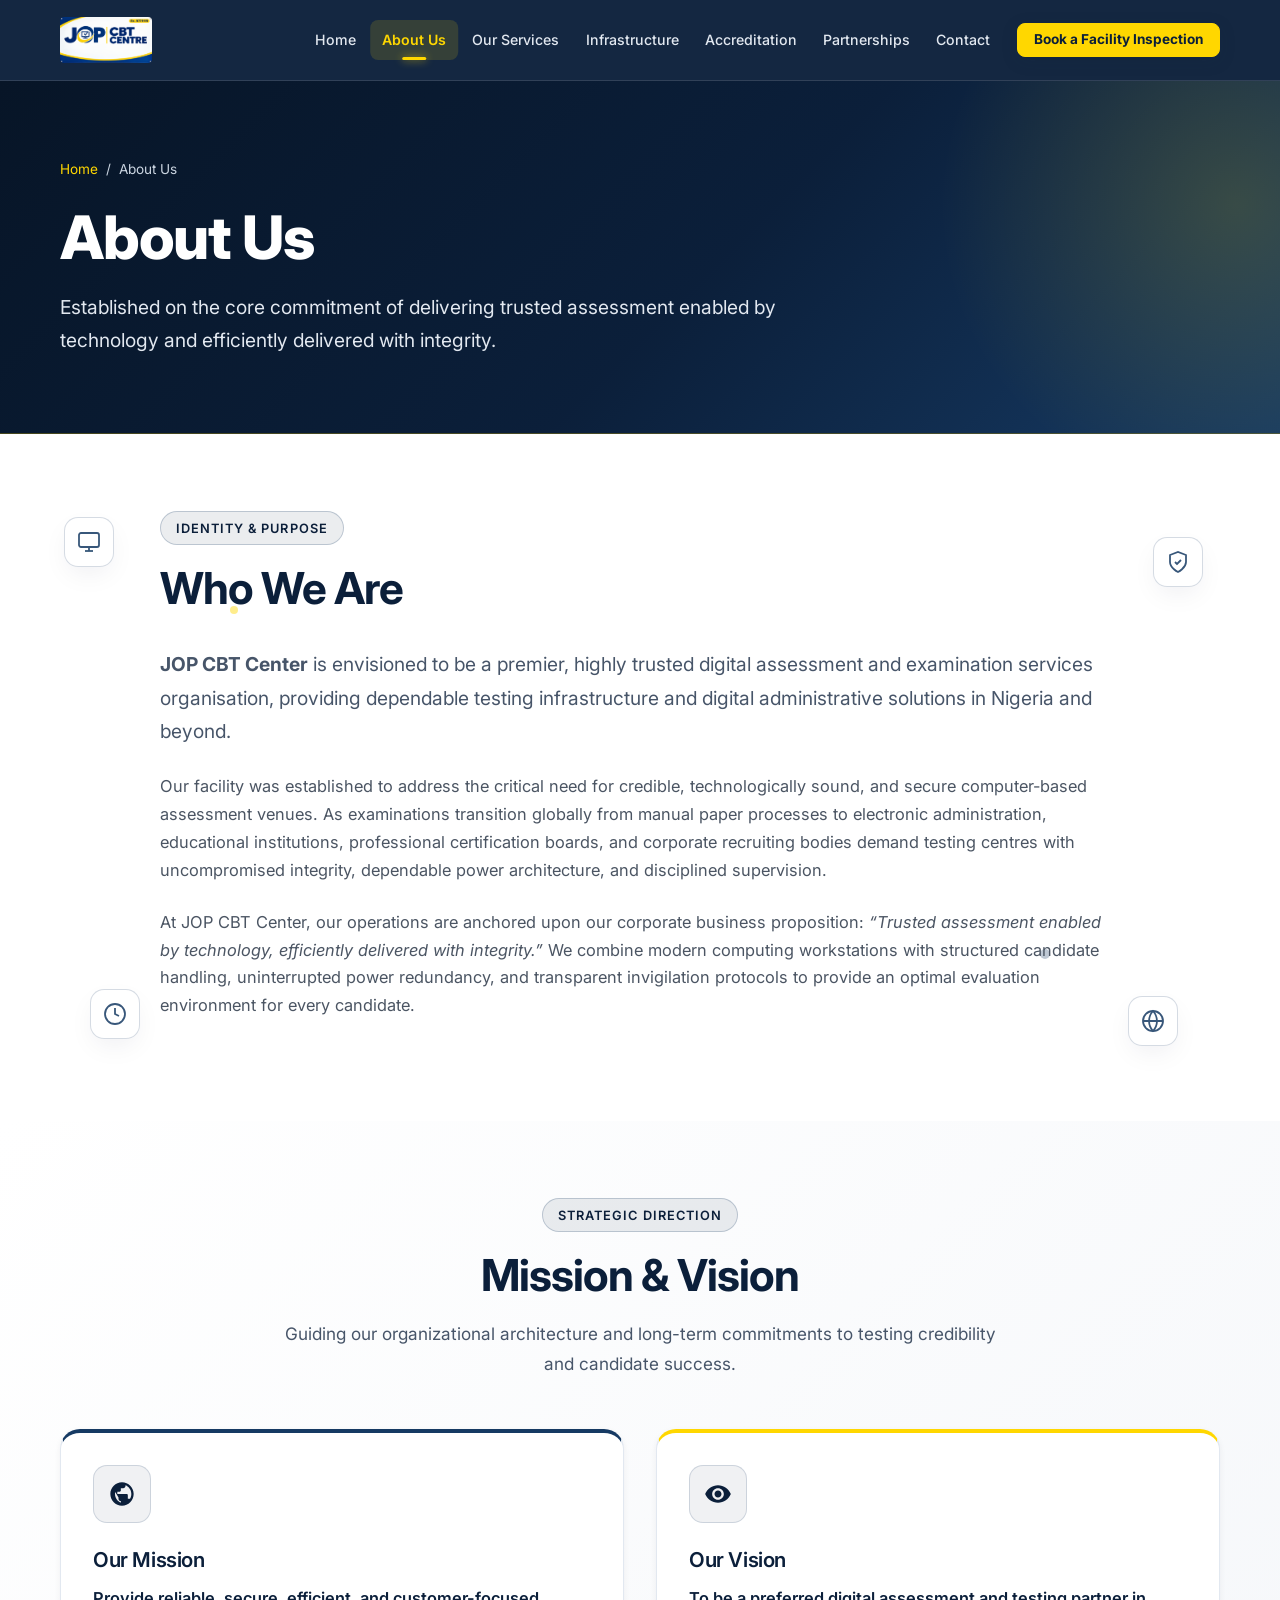
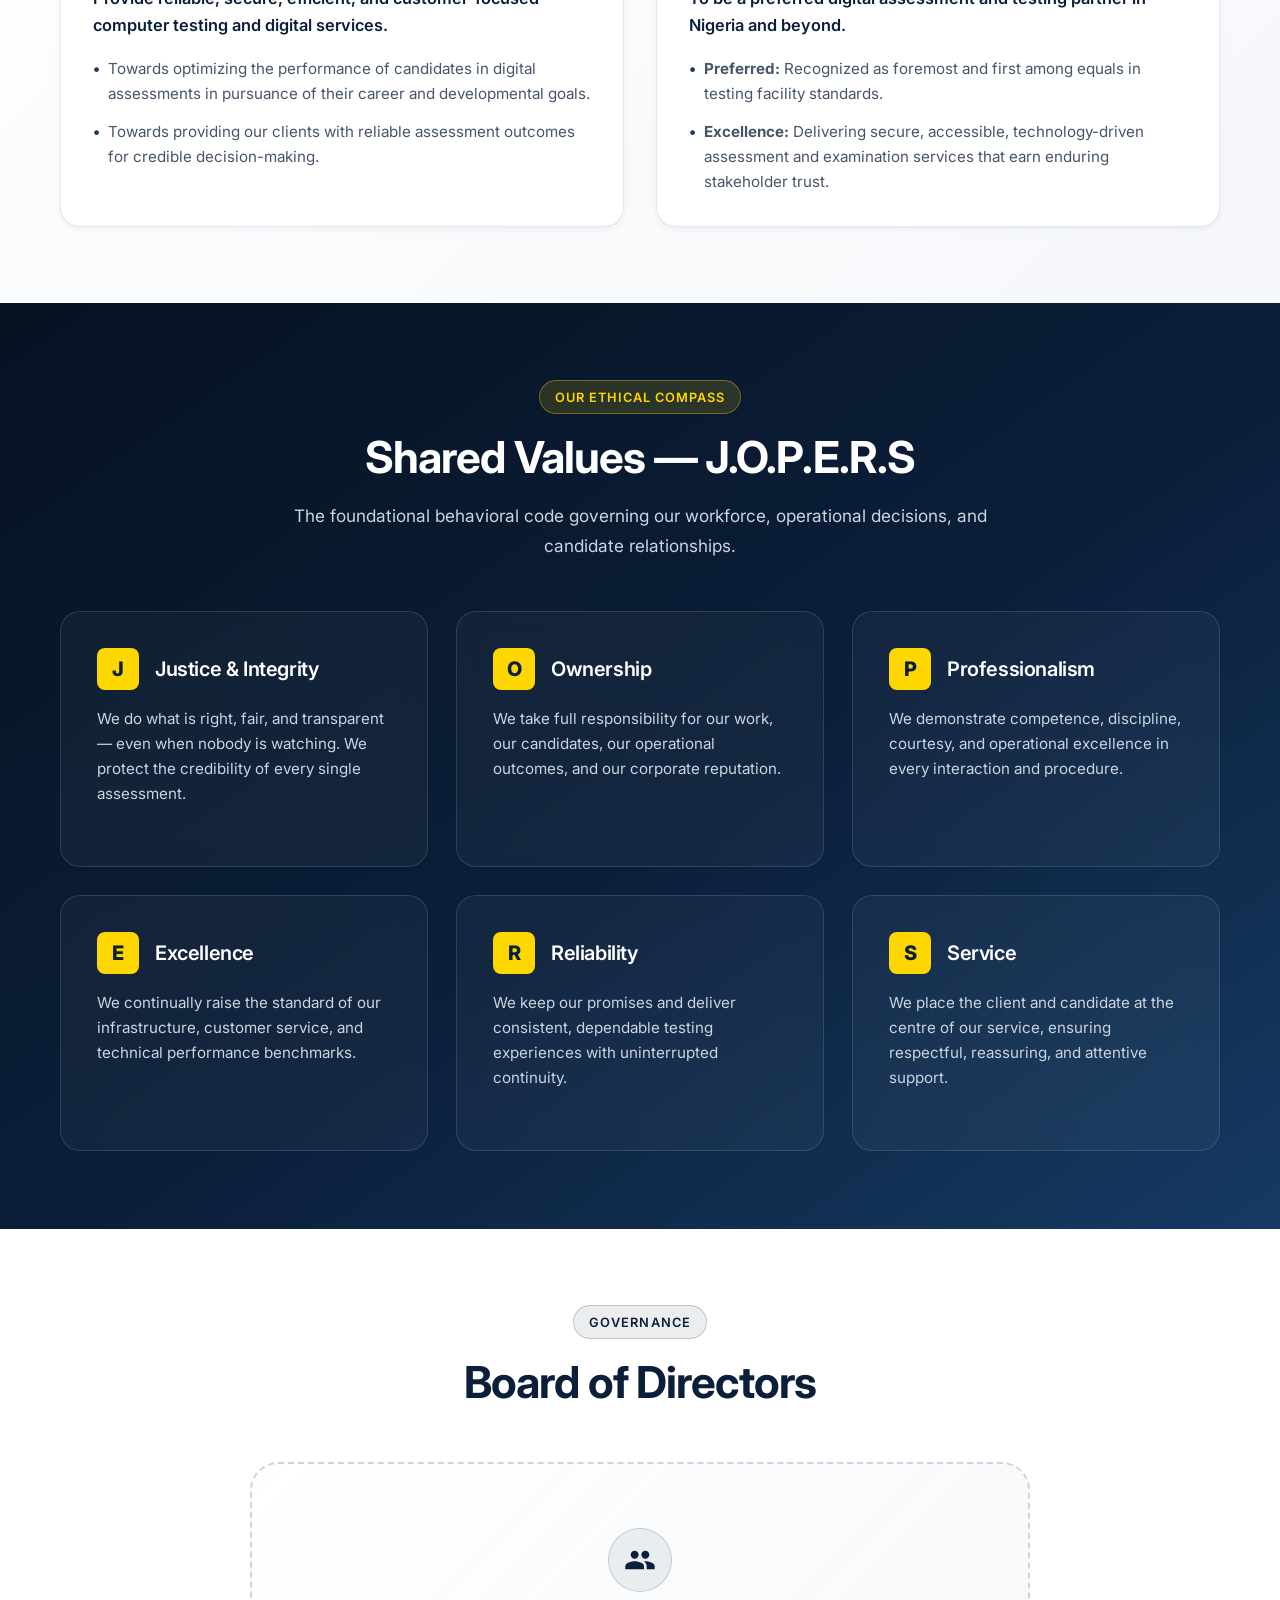
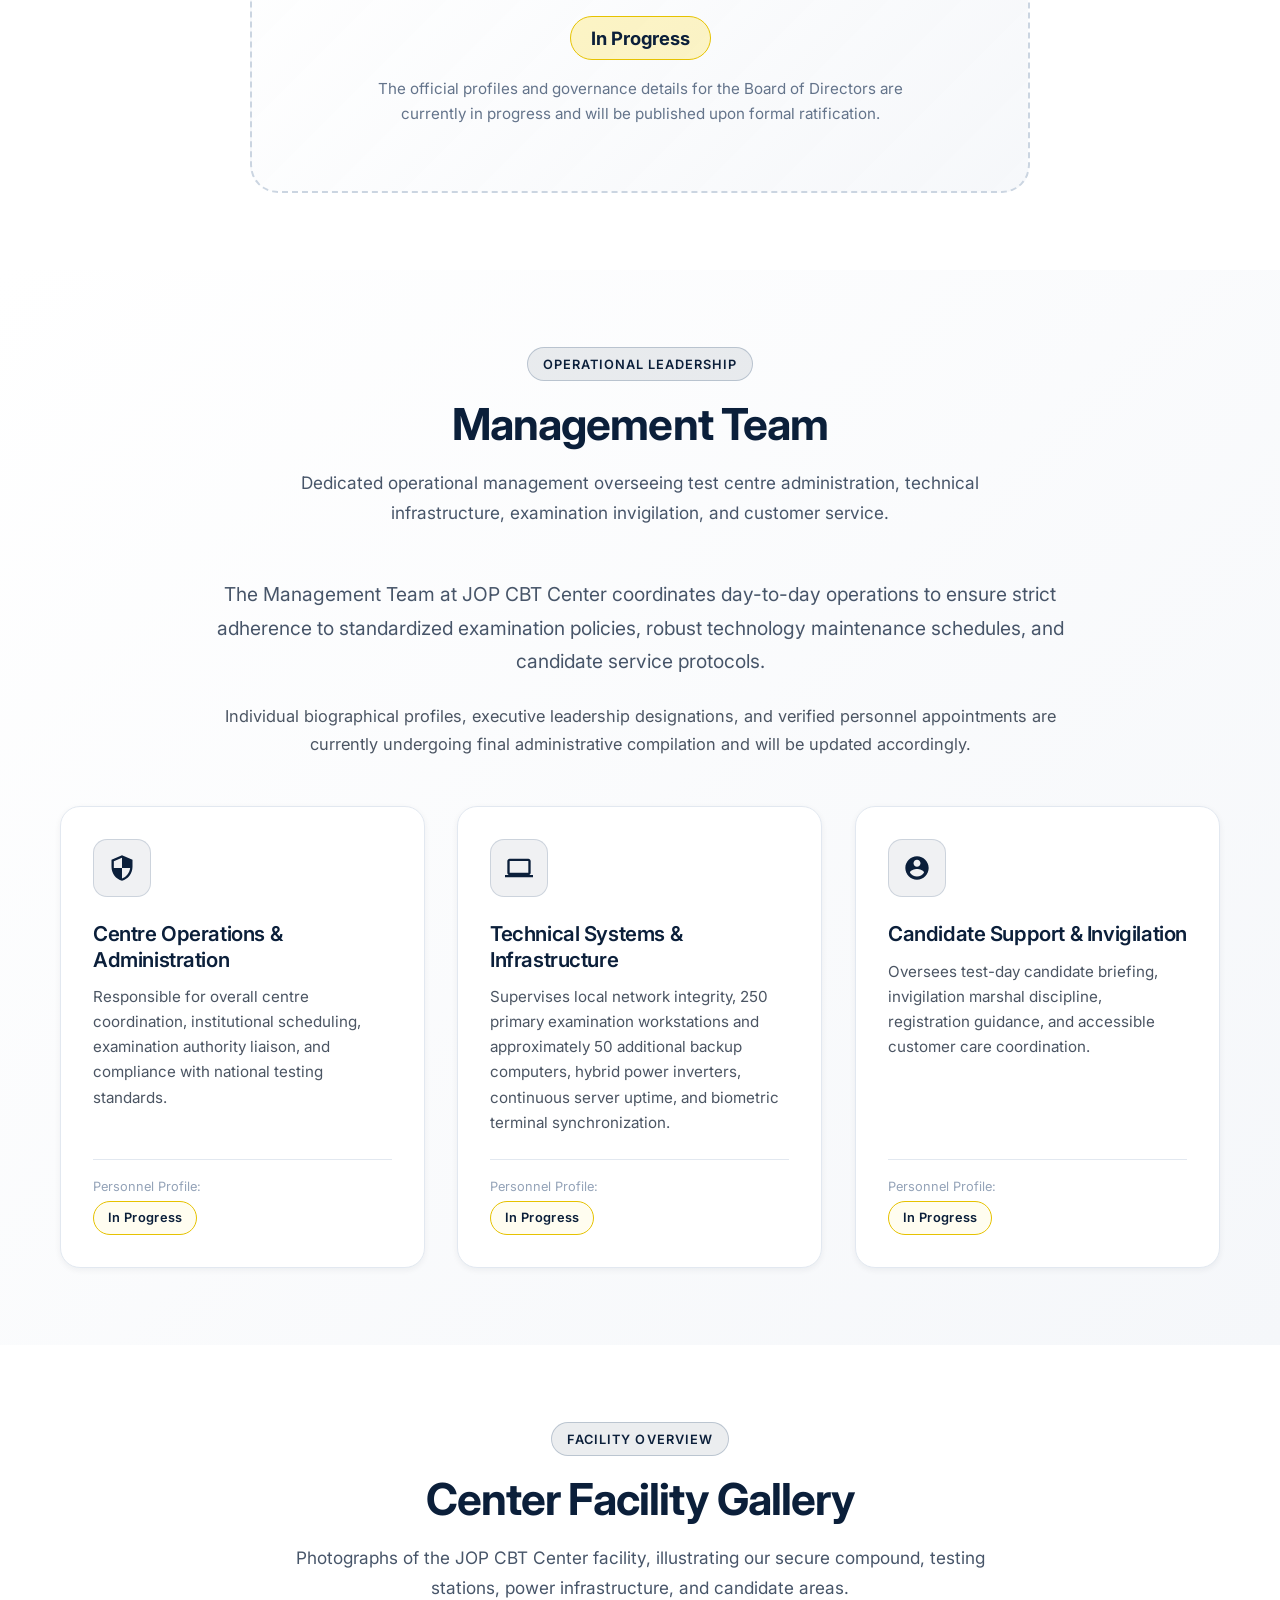
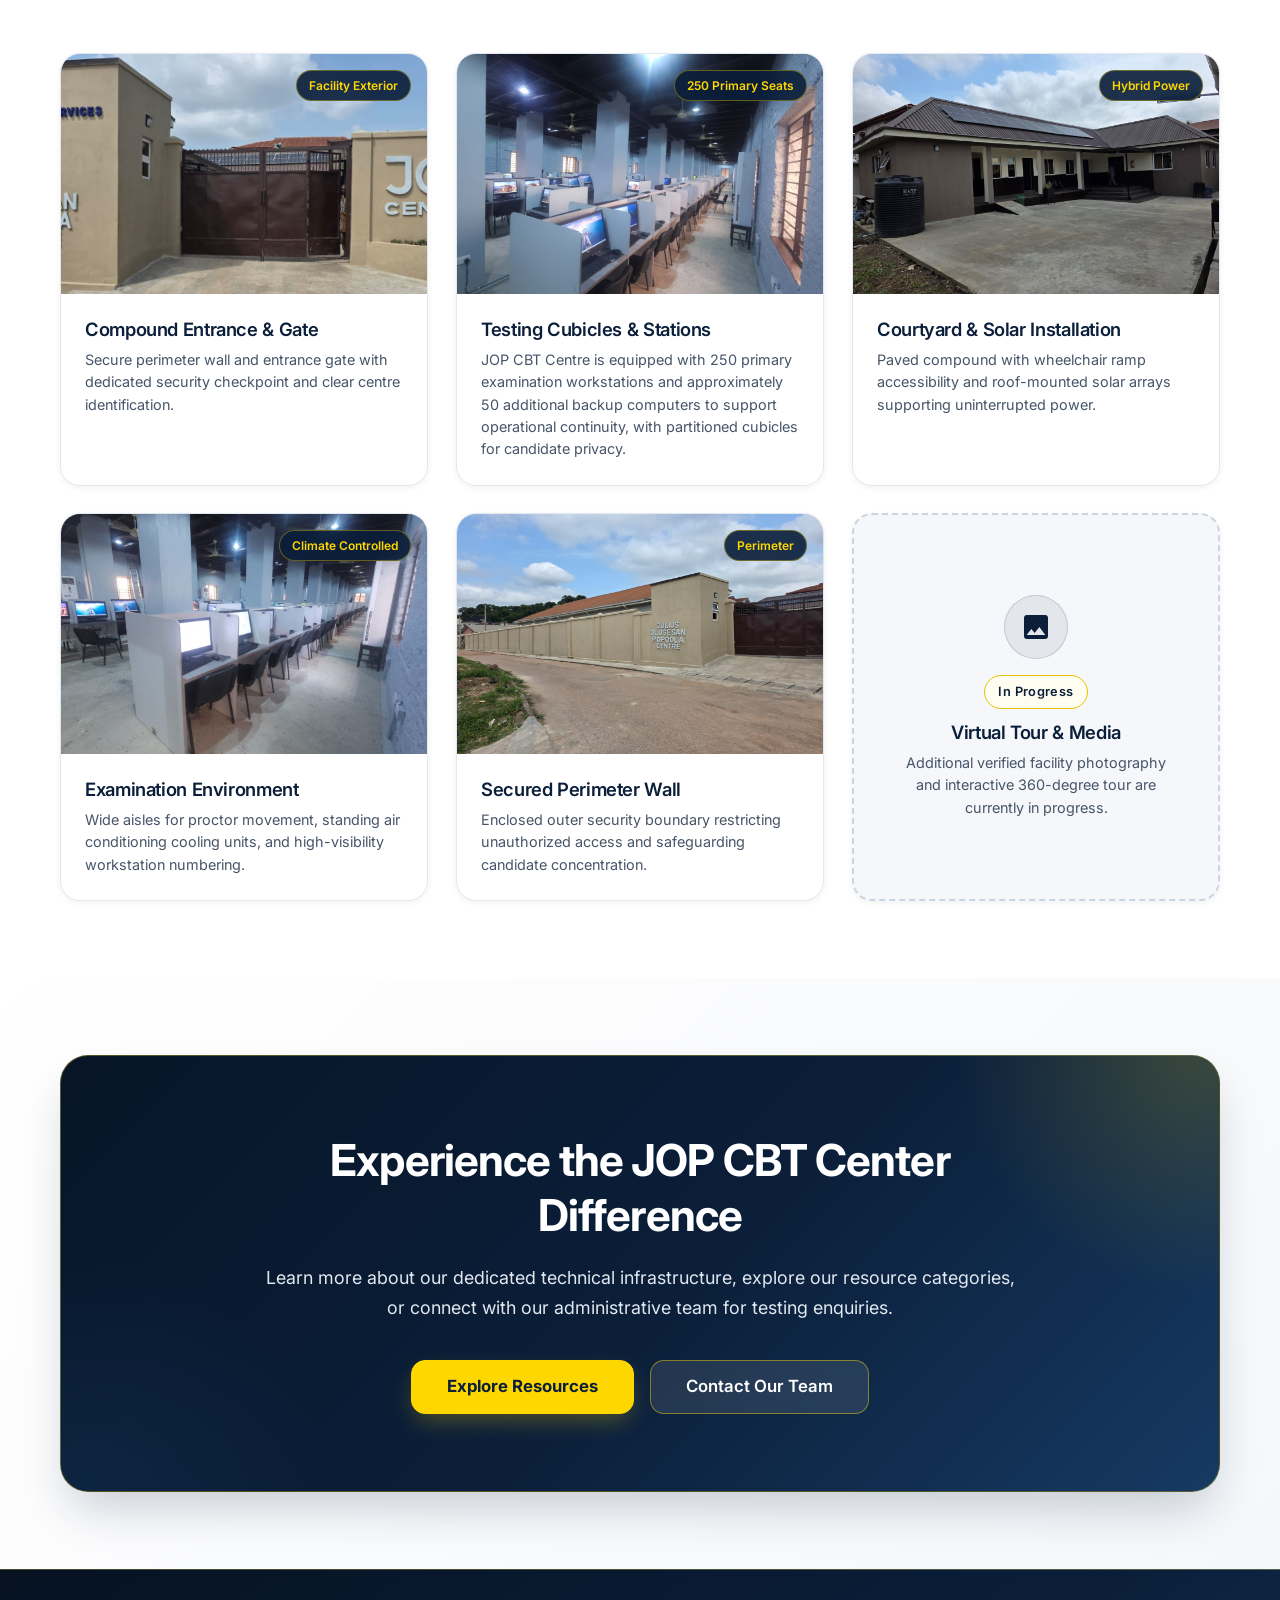
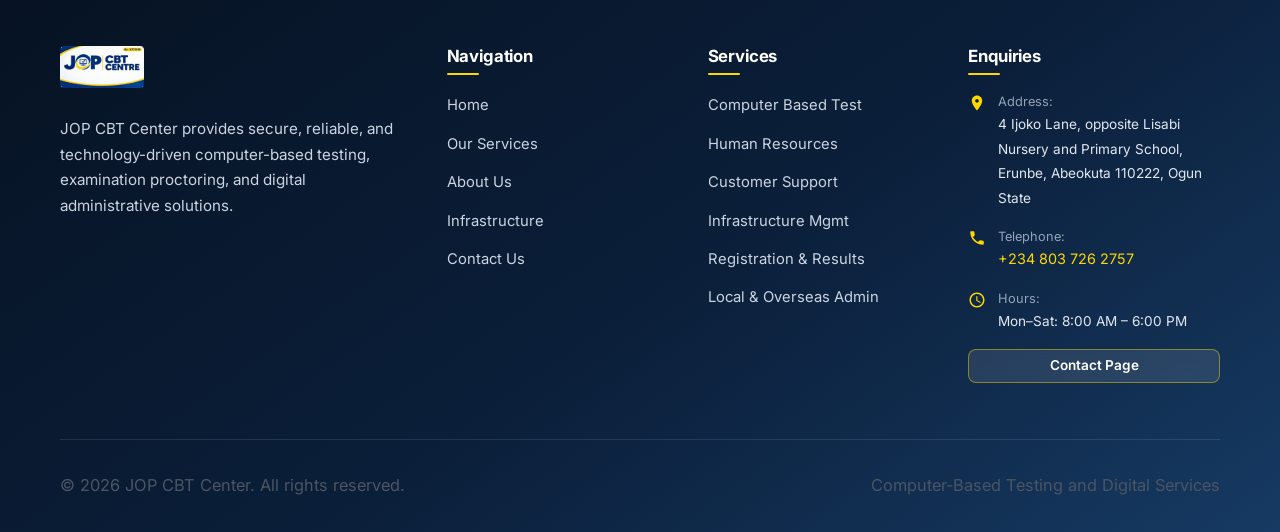
==== commit 7e839e47: "alt features" ====
--- a/about.html
+++ b/about.html
@@ -35,12 +35,14 @@
 
       <nav class="desktop-nav" role="navigation" aria-label="Main Navigation">
         <a href="index.html" class="nav-link">Home</a>
-        <a href="services.html" class="nav-link">Services</a>
         <a href="about.html" class="nav-link active" aria-current="page">About Us</a>
-        <a href="resources.html" class="nav-link">Resources</a>
-        <a href="contact.html" class="nav-link">Contact Us</a>
+        <a href="services.html" class="nav-link">Our Services</a>
+        <a href="resources.html" class="nav-link">Infrastructure</a>
+        <a href="index.html#accreditation" class="nav-link">Accreditation</a>
+        <a href="index.html#partnerships" class="nav-link">Partnerships</a>
+        <a href="contact.html" class="nav-link">Contact</a>
         <div class="nav-cta">
-          <a href="contact.html" class="btn btn-primary btn-sm">Enquire Now</a>
+          <a href="contact.html" class="btn btn-primary btn-sm">Book a Facility Inspection</a>
         </div>
       </nav>
 
@@ -55,12 +57,14 @@
 
     <nav class="mobile-nav" id="mobile-nav" role="navigation" aria-label="Mobile Navigation">
       <a href="index.html" class="nav-link">Home</a>
-      <a href="services.html" class="nav-link">Services</a>
       <a href="about.html" class="nav-link active" aria-current="page">About Us</a>
-      <a href="resources.html" class="nav-link">Resources</a>
-      <a href="contact.html" class="nav-link">Contact Us</a>
+      <a href="services.html" class="nav-link">Our Services</a>
+      <a href="resources.html" class="nav-link">Infrastructure</a>
+      <a href="index.html#accreditation" class="nav-link">Accreditation</a>
+      <a href="index.html#partnerships" class="nav-link">Partnerships</a>
+      <a href="contact.html" class="nav-link">Contact</a>
       <div class="nav-cta">
-        <a href="contact.html" class="btn btn-primary">Enquire Now</a>
+        <a href="contact.html" class="btn btn-primary">Book a Facility Inspection</a>
       </div>
     </nav>
   </header>
--- a/css/style.css
+++ b/css/style.css
@@ -704,15 +704,17 @@
 .desktop-nav {
   display: flex;
   align-items: center;
-  gap: 0.5rem;
+  gap: 0.2rem;
   position: relative;
 }
 
-.desktop-nav > .nav-link:nth-child(1) { animation: navItemEntrance 0.5s cubic-bezier(0.16, 1, 0.3, 1) 0.10s both; }
-.desktop-nav > .nav-link:nth-child(2) { animation: navItemEntrance 0.5s cubic-bezier(0.16, 1, 0.3, 1) 0.15s both; }
-.desktop-nav > .nav-link:nth-child(3) { animation: navItemEntrance 0.5s cubic-bezier(0.16, 1, 0.3, 1) 0.20s both; }
-.desktop-nav > .nav-link:nth-child(4) { animation: navItemEntrance 0.5s cubic-bezier(0.16, 1, 0.3, 1) 0.25s both; }
-.desktop-nav > .nav-link:nth-child(5) { animation: navItemEntrance 0.5s cubic-bezier(0.16, 1, 0.3, 1) 0.30s both; }
+.desktop-nav > .nav-link:nth-child(1) { animation: navItemEntrance 0.5s cubic-bezier(0.16, 1, 0.3, 1) 0.08s both; }
+.desktop-nav > .nav-link:nth-child(2) { animation: navItemEntrance 0.5s cubic-bezier(0.16, 1, 0.3, 1) 0.12s both; }
+.desktop-nav > .nav-link:nth-child(3) { animation: navItemEntrance 0.5s cubic-bezier(0.16, 1, 0.3, 1) 0.16s both; }
+.desktop-nav > .nav-link:nth-child(4) { animation: navItemEntrance 0.5s cubic-bezier(0.16, 1, 0.3, 1) 0.20s both; }
+.desktop-nav > .nav-link:nth-child(5) { animation: navItemEntrance 0.5s cubic-bezier(0.16, 1, 0.3, 1) 0.24s both; }
+.desktop-nav > .nav-link:nth-child(6) { animation: navItemEntrance 0.5s cubic-bezier(0.16, 1, 0.3, 1) 0.28s both; }
+.desktop-nav > .nav-link:nth-child(7) { animation: navItemEntrance 0.5s cubic-bezier(0.16, 1, 0.3, 1) 0.32s both; }
 .desktop-nav > .nav-cta { animation: navItemEntrance 0.55s cubic-bezier(0.16, 1, 0.3, 1) 0.36s both; }
 
 /* Magnetic Sliding Indicator (Pill + Expanding Bottom Yellow Bar) */
@@ -757,12 +759,13 @@
 
 .nav-link {
   color: var(--color-slate-200);
-  font-size: 0.95rem;
+  font-size: 0.885rem;
   font-weight: var(--font-weight-medium);
-  padding: 0.55rem 1rem;
+  padding: 0.5rem 0.72rem;
   border-radius: var(--border-radius-sm);
   position: relative;
   z-index: 1;
+  white-space: nowrap;
   transition: color 0.22s ease, transform 0.22s cubic-bezier(0.22, 1, 0.36, 1), background-color 0.22s ease;
 }
 
@@ -2251,4 +2254,477 @@
   .nav-cta .btn::before {
     display: none !important;
   }
-}+}
+
+/* --------------------------------------------------------------------------
+   17. HOMEPAGE REDESIGN: HERO SHOWCASE, ACCREDITATION, TRUST & PARTNERSHIPS
+   -------------------------------------------------------------------------- */
+
+/* Hero Trust Indicator & Location Strip */
+.hero-trust-badge {
+  display: inline-flex;
+  align-items: center;
+  gap: 0.55rem;
+  padding: 0.45rem 1.05rem;
+  border-radius: var(--border-radius-full);
+  background: rgba(255, 215, 0, 0.16);
+  border: 1.5px solid rgba(255, 215, 0, 0.55);
+  color: var(--color-yellow-primary);
+  font-size: 0.84rem;
+  font-weight: var(--font-weight-bold);
+  letter-spacing: 0.04em;
+  text-transform: uppercase;
+  margin-bottom: 1.4rem;
+  box-shadow: 0 4px 18px rgba(255, 215, 0, 0.14);
+  transition: transform var(--transition-fast), background-color var(--transition-fast), box-shadow var(--transition-fast);
+}
+
+.hero-trust-badge:hover {
+  background: rgba(255, 215, 0, 0.24);
+  transform: translateY(-2px);
+  box-shadow: 0 6px 22px rgba(255, 215, 0, 0.25);
+  color: var(--color-white);
+}
+
+.hero-trust-icon {
+  width: 18px;
+  height: 18px;
+  color: var(--color-yellow-primary);
+  flex-shrink: 0;
+}
+
+.hero-location-meta {
+  display: inline-flex;
+  align-items: center;
+  gap: 0.6rem;
+  margin-top: 1.85rem;
+  padding-top: 1.25rem;
+  border-top: 1px solid rgba(255, 255, 255, 0.14);
+  font-size: 0.88rem;
+  color: var(--color-slate-300);
+}
+
+.hero-location-meta svg {
+  width: 18px;
+  height: 18px;
+  color: var(--color-yellow-primary);
+  flex-shrink: 0;
+}
+
+.hero-location-meta strong {
+  color: var(--color-white);
+}
+
+/* Authentic Facility Photo in Hero Card */
+.hero-facility-media {
+  position: relative;
+  border-radius: var(--border-radius-md);
+  overflow: hidden;
+  margin-bottom: 1.35rem;
+  border: 1px solid rgba(255, 215, 0, 0.32);
+  background: var(--color-navy-950);
+  aspect-ratio: 16 / 9;
+}
+
+.hero-facility-img {
+  width: 100%;
+  height: 100%;
+  object-fit: cover;
+  display: block;
+}
+
+.hero-facility-caption-pill {
+  position: absolute;
+  bottom: 0.65rem;
+  left: 0.65rem;
+  background: rgba(6, 18, 34, 0.88);
+  backdrop-filter: blur(8px);
+  -webkit-backdrop-filter: blur(8px);
+  color: var(--color-yellow-primary);
+  font-size: 0.75rem;
+  font-weight: var(--font-weight-semibold);
+  padding: 0.3rem 0.75rem;
+  border-radius: var(--border-radius-full);
+  border: 1px solid rgba(255, 215, 0, 0.35);
+}
+
+/* Subtle Divider Between Hero and Accreditation Section */
+.hero-accreditation-divider {
+  width: 100%;
+  height: 5px;
+  background: linear-gradient(
+    90deg,
+    var(--color-navy-primary) 0%,
+    var(--color-yellow-primary) 50%,
+    var(--color-navy-primary) 100%
+  );
+}
+
+/* WAEC & JAMB Accreditation Section */
+.accreditation-section {
+  background: linear-gradient(180deg, #FFFFFF 0%, #F8FAFC 100%);
+  border-bottom: 1px solid var(--color-border);
+}
+
+.accreditation-grid {
+  display: grid;
+  grid-template-columns: repeat(2, 1fr);
+  gap: 2rem;
+  max-width: 960px;
+  margin: 0 auto;
+}
+
+.accreditation-card {
+  background: var(--grad-dark-premium);
+  color: var(--color-white);
+  border: 1.5px solid rgba(255, 215, 0, 0.38);
+  border-radius: var(--border-radius-xl);
+  padding: 2.5rem 2rem;
+  display: flex;
+  flex-direction: column;
+  align-items: center;
+  text-align: center;
+  box-shadow: var(--shadow-lg);
+  transition: transform var(--transition-normal), box-shadow var(--transition-normal), border-color var(--transition-normal);
+  position: relative;
+  overflow: hidden;
+}
+
+.accreditation-card::before {
+  content: '';
+  position: absolute;
+  top: 0;
+  left: 0;
+  right: 0;
+  height: 4px;
+  background: var(--grad-accent);
+}
+
+.accreditation-card:hover {
+  transform: translateY(-5px);
+  box-shadow: var(--shadow-xl);
+  border-color: var(--color-yellow-primary);
+}
+
+.accreditation-logo-box {
+  width: 148px;
+  height: 148px;
+  background-color: #FFFFFF;
+  border-radius: 22px;
+  padding: 10px;
+  display: flex;
+  align-items: center;
+  justify-content: center;
+  margin-bottom: 1.5rem;
+  box-shadow: 0 10px 25px rgba(0, 0, 0, 0.28);
+  border: 2px solid rgba(255, 255, 255, 0.92);
+  flex-shrink: 0;
+}
+
+.accreditation-logo-img {
+  width: 100%;
+  height: 100%;
+  object-fit: contain;
+  display: block;
+}
+
+.accreditation-card-body {
+  display: flex;
+  flex-direction: column;
+  align-items: center;
+}
+
+.accreditation-code {
+  color: var(--color-white);
+  font-size: 1.55rem;
+  font-weight: var(--font-weight-extrabold);
+  letter-spacing: 0.03em;
+  margin-bottom: 0.35rem;
+}
+
+.accreditation-fullname {
+  color: var(--color-slate-200);
+  font-size: 0.98rem;
+  font-weight: var(--font-weight-medium);
+  margin-bottom: 1.15rem;
+  line-height: 1.45;
+}
+
+.accreditation-status-pill {
+  display: inline-flex;
+  align-items: center;
+  gap: 0.45rem;
+  padding: 0.4rem 1.1rem;
+  border-radius: var(--border-radius-full);
+  background: rgba(255, 215, 0, 0.16);
+  border: 1px solid rgba(255, 215, 0, 0.5);
+  color: var(--color-yellow-primary);
+  font-size: 0.875rem;
+  font-weight: var(--font-weight-bold);
+  letter-spacing: 0.02em;
+}
+
+.accreditation-status-pill svg {
+  width: 17px;
+  height: 17px;
+  color: var(--color-yellow-primary);
+  flex-shrink: 0;
+}
+
+.accreditation-compliance-note {
+  max-width: 880px;
+  margin: 2rem auto 0 auto;
+  text-align: center;
+  padding: 1rem 1.5rem;
+  background: var(--color-slate-50);
+  border: 1px solid var(--color-slate-200);
+  border-radius: var(--border-radius-md);
+}
+
+.accreditation-compliance-note p {
+  font-size: 0.84rem;
+  color: var(--color-slate-600);
+  margin: 0;
+  line-height: 1.55;
+}
+
+.accreditation-compliance-note a {
+  color: var(--color-navy-primary);
+  font-weight: var(--font-weight-semibold);
+  text-decoration: underline;
+}
+
+/* Institutional Trust 4-Card Grid */
+.trust-features-grid {
+  display: grid;
+  grid-template-columns: repeat(4, 1fr);
+  gap: 1.5rem;
+}
+
+.trust-feature-card {
+  border-top: 3px solid var(--color-navy-primary);
+  padding: 1.85rem 1.6rem;
+}
+
+.trust-feature-card:hover {
+  border-top-color: var(--color-yellow-primary);
+}
+
+/* Who We Serve 5-Card Responsive Institutional Grid */
+.who-we-serve-grid {
+  display: grid;
+  grid-template-columns: repeat(auto-fit, minmax(220px, 1fr));
+  gap: 1.5rem;
+}
+
+.serve-card {
+  display: flex;
+  flex-direction: column;
+  padding: 1.85rem 1.5rem;
+}
+
+.serve-card .card-title {
+  font-size: 1.15rem;
+  margin-bottom: 0.65rem;
+}
+
+.serve-card .card-description {
+  font-size: 0.92rem;
+  margin-bottom: 0;
+}
+
+/* Core Services Status Badges (Available vs Planned) */
+.service-card-top {
+  display: flex;
+  align-items: flex-start;
+  justify-content: space-between;
+  gap: 0.75rem;
+  margin-bottom: 1.25rem;
+}
+
+.service-card-top .card-icon-wrapper {
+  margin-bottom: 0;
+}
+
+.service-status-badge {
+  display: inline-flex;
+  align-items: center;
+  padding: 0.28rem 0.75rem;
+  border-radius: var(--border-radius-full);
+  font-size: 0.74rem;
+  font-weight: var(--font-weight-bold);
+  letter-spacing: 0.03em;
+  text-transform: uppercase;
+  white-space: nowrap;
+}
+
+.service-status-badge--available {
+  background: #ECFDF5;
+  color: #065F46;
+  border: 1px solid #A7F3D0;
+}
+
+.service-status-badge--planned {
+  background: var(--color-status-progress-bg);
+  color: var(--color-navy-primary);
+  border: 1px solid var(--color-status-progress-border);
+}
+
+/* Infrastructure Preview Authentic Photo Strip */
+.infra-photo-strip {
+  display: grid;
+  grid-template-columns: repeat(3, 1fr);
+  gap: 1.5rem;
+  margin-bottom: 2.5rem;
+}
+
+.infra-photo-item {
+  background: var(--color-white);
+  border: 1px solid var(--color-border);
+  border-radius: var(--border-radius-lg);
+  overflow: hidden;
+  box-shadow: var(--shadow-sm);
+  display: flex;
+  flex-direction: column;
+}
+
+.infra-photo-item img {
+  width: 100%;
+  height: 210px;
+  object-fit: cover;
+  display: block;
+}
+
+.infra-photo-item figcaption {
+  padding: 0.9rem 1.15rem;
+  font-size: 0.86rem;
+  color: var(--color-slate-700);
+  background: var(--color-white);
+  border-top: 1px solid var(--color-slate-100);
+  line-height: 1.45;
+}
+
+/* Partnership Section & 9-Field Form */
+.partnership-layout {
+  display: grid;
+  grid-template-columns: 0.95fr 1.2fr;
+  gap: clamp(2rem, 4vw, 3.75rem);
+  align-items: flex-start;
+}
+
+.partnership-lead {
+  font-size: 1.06rem;
+  color: var(--color-slate-600);
+  line-height: 1.72;
+  margin-bottom: 1.75rem;
+}
+
+.partnership-cta-buttons {
+  display: flex;
+  align-items: center;
+  gap: 0.9rem;
+  flex-wrap: wrap;
+  margin-bottom: 2rem;
+}
+
+.partnership-highlights-card {
+  background: var(--grad-light-section);
+  border: 1px solid var(--color-border);
+  border-left: 4px solid var(--color-navy-primary);
+  border-radius: var(--border-radius-lg);
+  padding: 1.75rem;
+  box-shadow: var(--shadow-sm);
+}
+
+.partnership-highlights-title {
+  font-size: 1.15rem;
+  color: var(--color-navy-900);
+  margin-bottom: 1.15rem;
+}
+
+.partnership-highlights-list {
+  display: flex;
+  flex-direction: column;
+  gap: 0.95rem;
+  margin-bottom: 1.5rem;
+}
+
+.partnership-highlights-list li {
+  display: flex;
+  align-items: flex-start;
+  gap: 0.75rem;
+  font-size: 0.92rem;
+  color: var(--color-slate-700);
+  line-height: 1.55;
+}
+
+.partnership-check {
+  width: 22px;
+  height: 22px;
+  border-radius: 50%;
+  background: var(--color-navy-primary);
+  color: var(--color-yellow-primary);
+  font-size: 0.75rem;
+  font-weight: var(--font-weight-bold);
+  display: inline-flex;
+  align-items: center;
+  justify-content: center;
+  flex-shrink: 0;
+  margin-top: 2px;
+}
+
+.partnership-direct-contact {
+  padding-top: 1.1rem;
+  border-top: 1px solid var(--color-slate-200);
+  display: flex;
+  align-items: center;
+  justify-content: space-between;
+  flex-wrap: wrap;
+  gap: 0.5rem;
+  font-size: 0.88rem;
+  color: var(--color-slate-600);
+}
+
+.partnership-direct-contact a {
+  font-weight: var(--font-weight-bold);
+  color: var(--color-navy-primary);
+  text-decoration: underline;
+}
+
+.partnership-form-card {
+  border-top: 4px solid var(--color-yellow-primary);
+}
+
+.form-notice--success {
+  background: #F0FDF4;
+  border-color: #15803D;
+  color: #14532D;
+}
+
+.form-notice--error {
+  background: #FEF2F2;
+  border-color: #B91C1C;
+  color: #7F1D1D;
+}
+
+/* Loading Spinner inside Partnership Form Submit Button */
+@keyframes btnSpin {
+  to {
+    transform: rotate(360deg);
+  }
+}
+
+.btn-spinner {
+  width: 18px;
+  height: 18px;
+  border: 2.5px solid rgba(11, 31, 58, 0.25);
+  border-top-color: var(--color-navy-primary);
+  border-radius: 50%;
+  animation: btnSpin 0.75s linear infinite;
+  flex-shrink: 0;
+}
+
+.btn.is-loading {
+  opacity: 0.85;
+  cursor: wait;
+}
--- a/css/responsive.css
+++ b/css/responsive.css
@@ -1,7 +1,22 @@
 /* ==========================================================================
-   JOP CBT CENTER — RESPONSIVE STYLESHEET
+   JOP CBT CENTRE — RESPONSIVE STYLESHEET
    Mobile-First and Responsive Adjustments (Desktop, Tablet, Mobile)
    ========================================================================== */
+
+/* --------------------------------------------------------------------------
+   0. COMPACT DESKTOP NAVIGATION (Max-Width: 1180px)
+   -------------------------------------------------------------------------- */
+@media screen and (max-width: 1180px) {
+  .desktop-nav .nav-link {
+    font-size: 0.83rem;
+    padding: 0.45rem 0.52rem;
+  }
+
+  .nav-cta .btn-sm {
+    padding: 0.42rem 0.78rem;
+    font-size: 0.8rem;
+  }
+}
 
 /* --------------------------------------------------------------------------
    1. LAPTOP & TABLET (Max-Width: 1024px)
@@ -17,7 +32,8 @@
     text-align: center;
   }
 
-  .hero-badge {
+  .hero-badge,
+  .hero-trust-badge {
     margin-left: auto;
     margin-right: auto;
   }
@@ -26,8 +42,13 @@
     justify-content: center;
   }
 
+  .hero-location-meta {
+    justify-content: center;
+    text-align: left;
+  }
+
   .hero-graphic {
-    max-width: 580px;
+    max-width: 620px;
     margin: 0 auto;
     width: 100%;
   }
@@ -42,14 +63,23 @@
     justify-content: center;
   }
 
+  .trust-features-grid {
+    grid-template-columns: repeat(2, 1fr);
+  }
+
+  .infra-photo-strip {
+    grid-template-columns: repeat(2, 1fr);
+  }
+
+  .partnership-layout,
+  .contact-grid {
+    grid-template-columns: 1fr;
+    gap: 2.75rem;
+  }
+
   .footer-grid {
     grid-template-columns: 1fr 1fr;
     gap: 2.5rem;
-  }
-
-  .contact-grid {
-    grid-template-columns: 1fr;
-    gap: 3rem;
   }
 
   .service-detail-grid,
@@ -107,17 +137,21 @@
   }
 
   .hero-title {
-    font-size: 2.15rem;
+    font-size: 2.1rem;
   }
 
   .hero-subtitle {
-    font-size: 1.05rem;
+    font-size: 1.04rem;
   }
 
   .hero-stat-row {
-    grid-template-columns: 1fr;
-  }
-
+    grid-template-columns: 1fr 1fr;
+  }
+
+  .accreditation-grid,
+  .trust-features-grid,
+  .who-we-serve-grid,
+  .infra-photo-strip,
   .cards-grid,
   .cards-grid-3,
   .gallery-grid,
@@ -125,6 +159,15 @@
     grid-template-columns: 1fr;
   }
 
+  .accreditation-card {
+    padding: 2rem 1.5rem;
+  }
+
+  .accreditation-logo-box {
+    width: 132px;
+    height: 132px;
+  }
+
   .enquiry-modal-header {
     padding: 1.25rem 1.5rem;
   }
@@ -153,21 +196,16 @@
     padding: 3rem 1.5rem;
   }
 
-  .cta-actions {
+  .cta-actions,
+  .hero-actions,
+  .partnership-cta-buttons {
     flex-direction: column;
     width: 100%;
   }
 
-  .cta-actions .btn {
-    width: 100%;
-  }
-
-  .hero-actions {
-    flex-direction: column;
-    width: 100%;
-  }
-
-  .hero-actions .btn {
+  .cta-actions .btn,
+  .hero-actions .btn,
+  .partnership-cta-buttons .btn {
     width: 100%;
   }
 }
@@ -180,15 +218,23 @@
     height: 36px;
   }
 
-  .card {
-    padding: 1.5rem;
-  }
-
-  .card-glass-dark {
-    padding: 1.5rem;
-  }
-
-  .contact-form-card {
+  .hero-trust-badge {
+    font-size: 0.74rem;
+    padding: 0.4rem 0.85rem;
+  }
+
+  .hero-stat-row {
+    grid-template-columns: 1fr;
+  }
+
+  .hero-glass-card {
+    padding: 1.35rem;
+  }
+
+  .card,
+  .card-glass-dark,
+  .contact-form-card,
+  .partnership-highlights-card {
     padding: 1.5rem;
   }
 
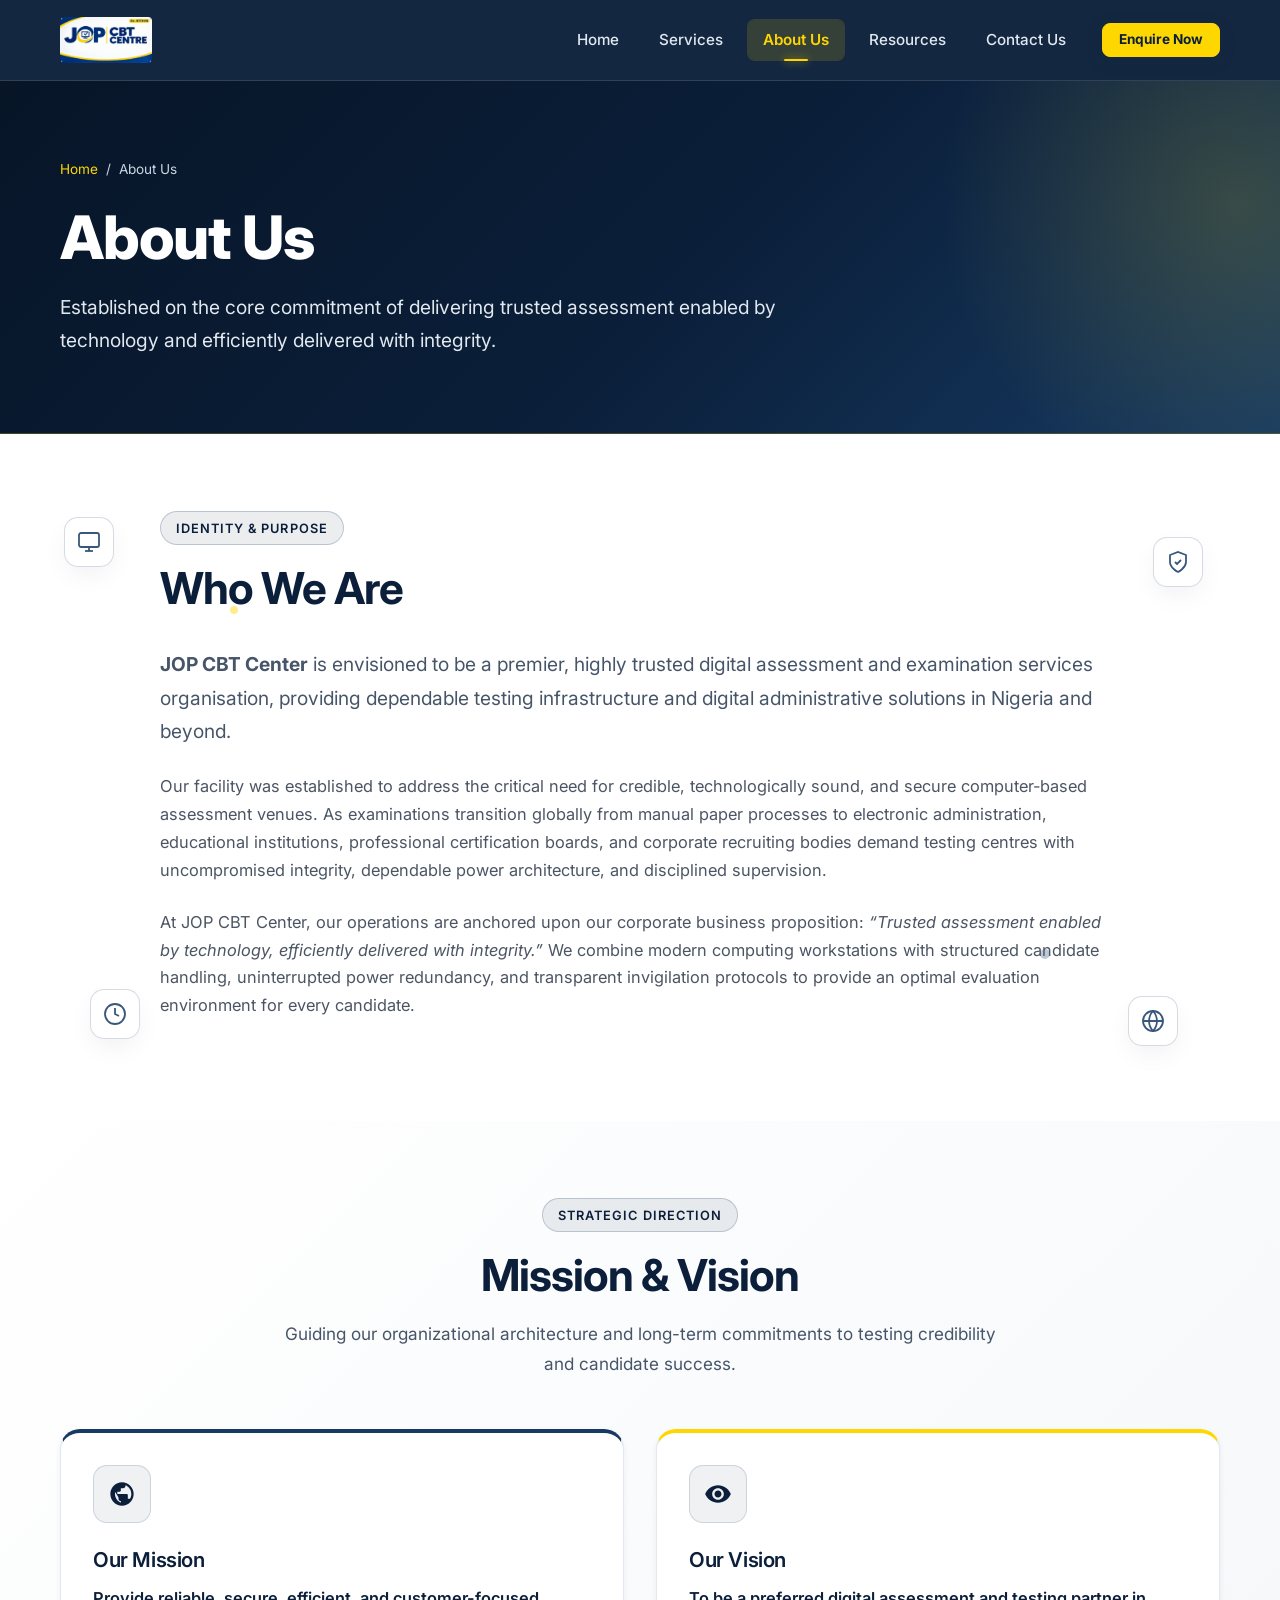
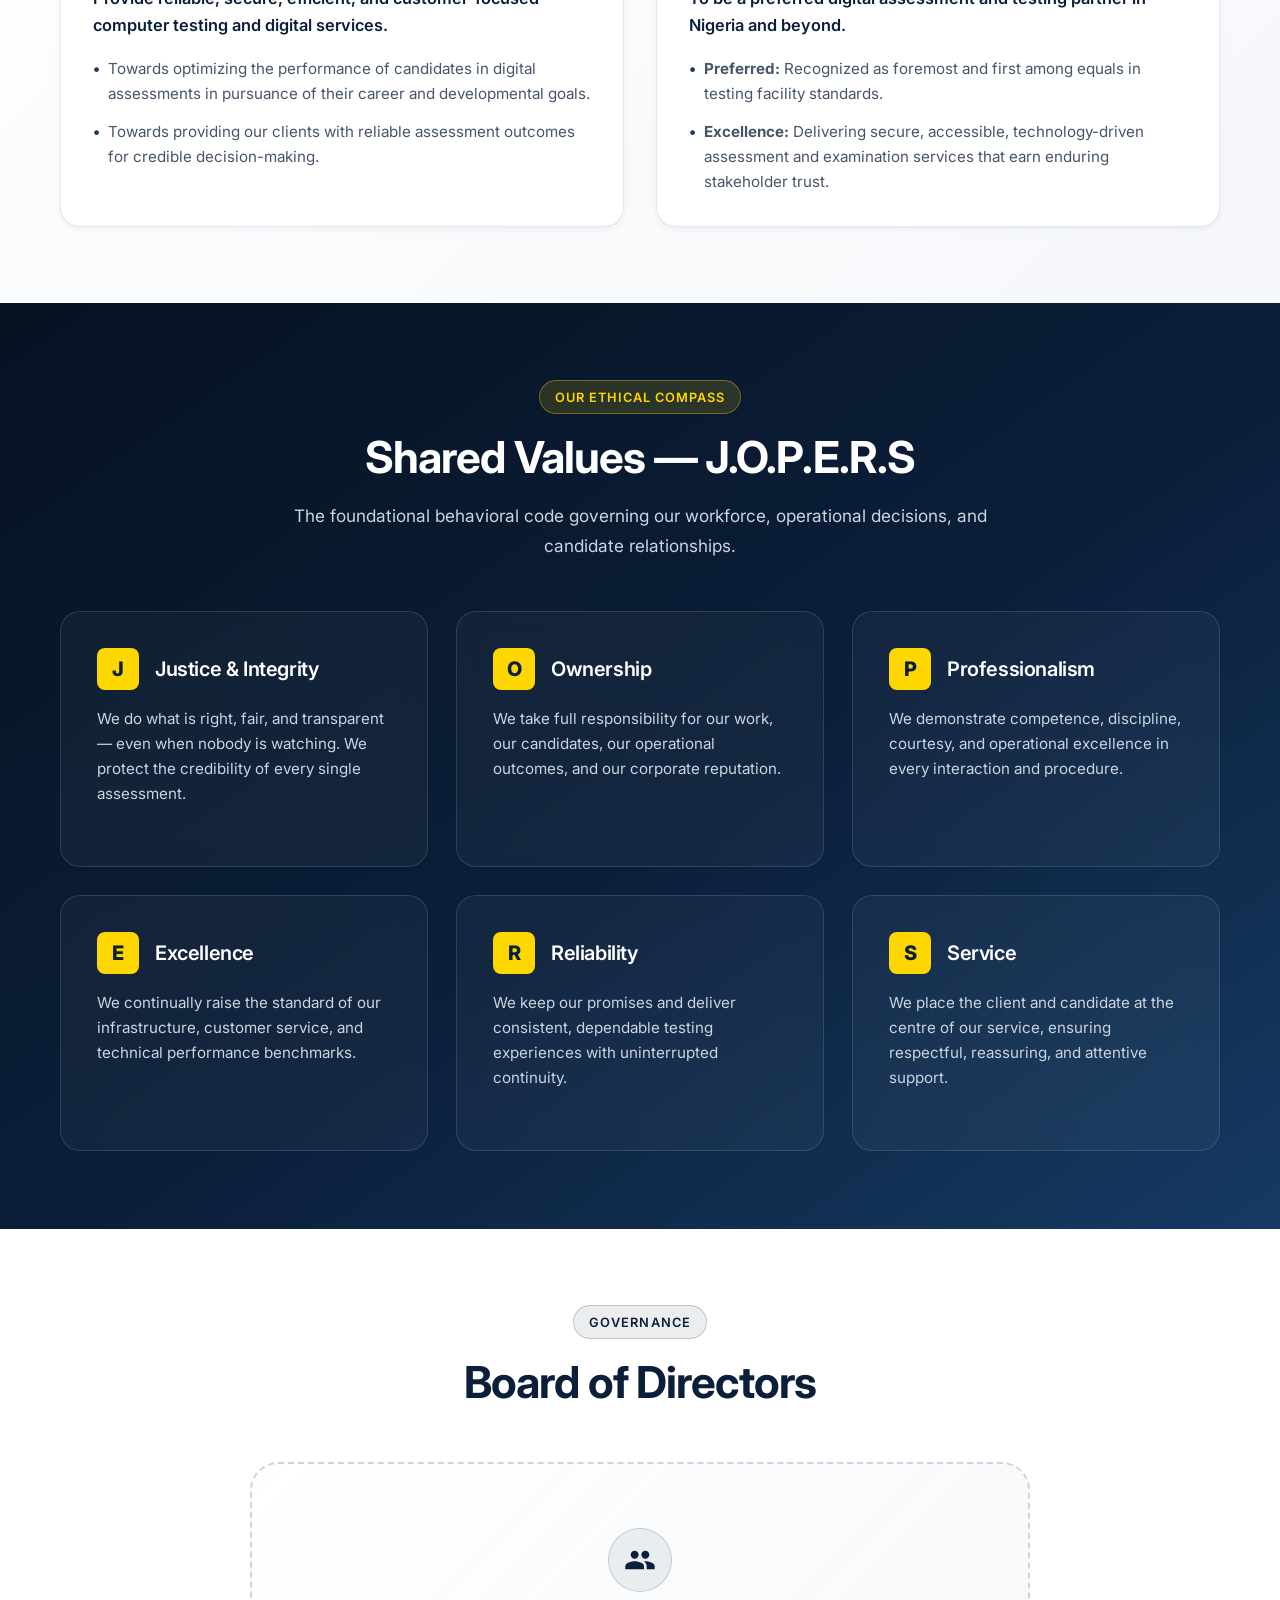
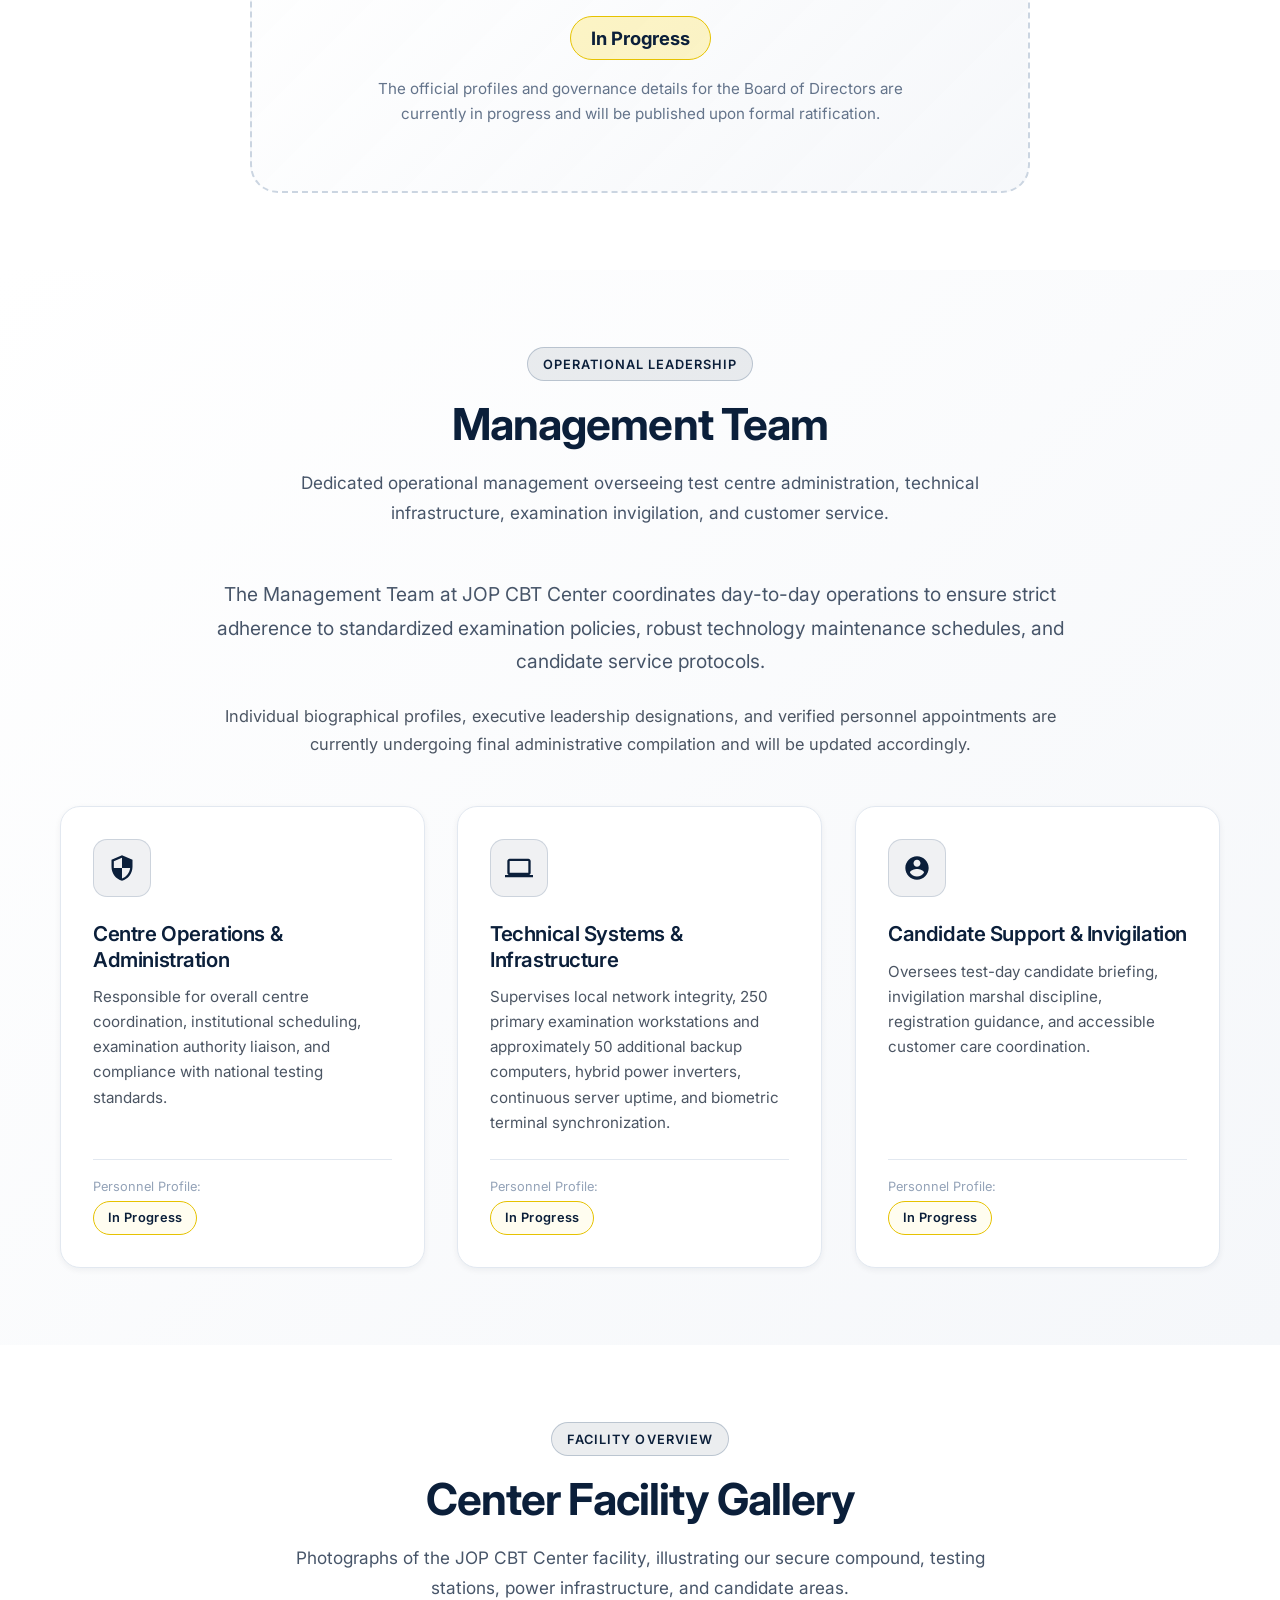
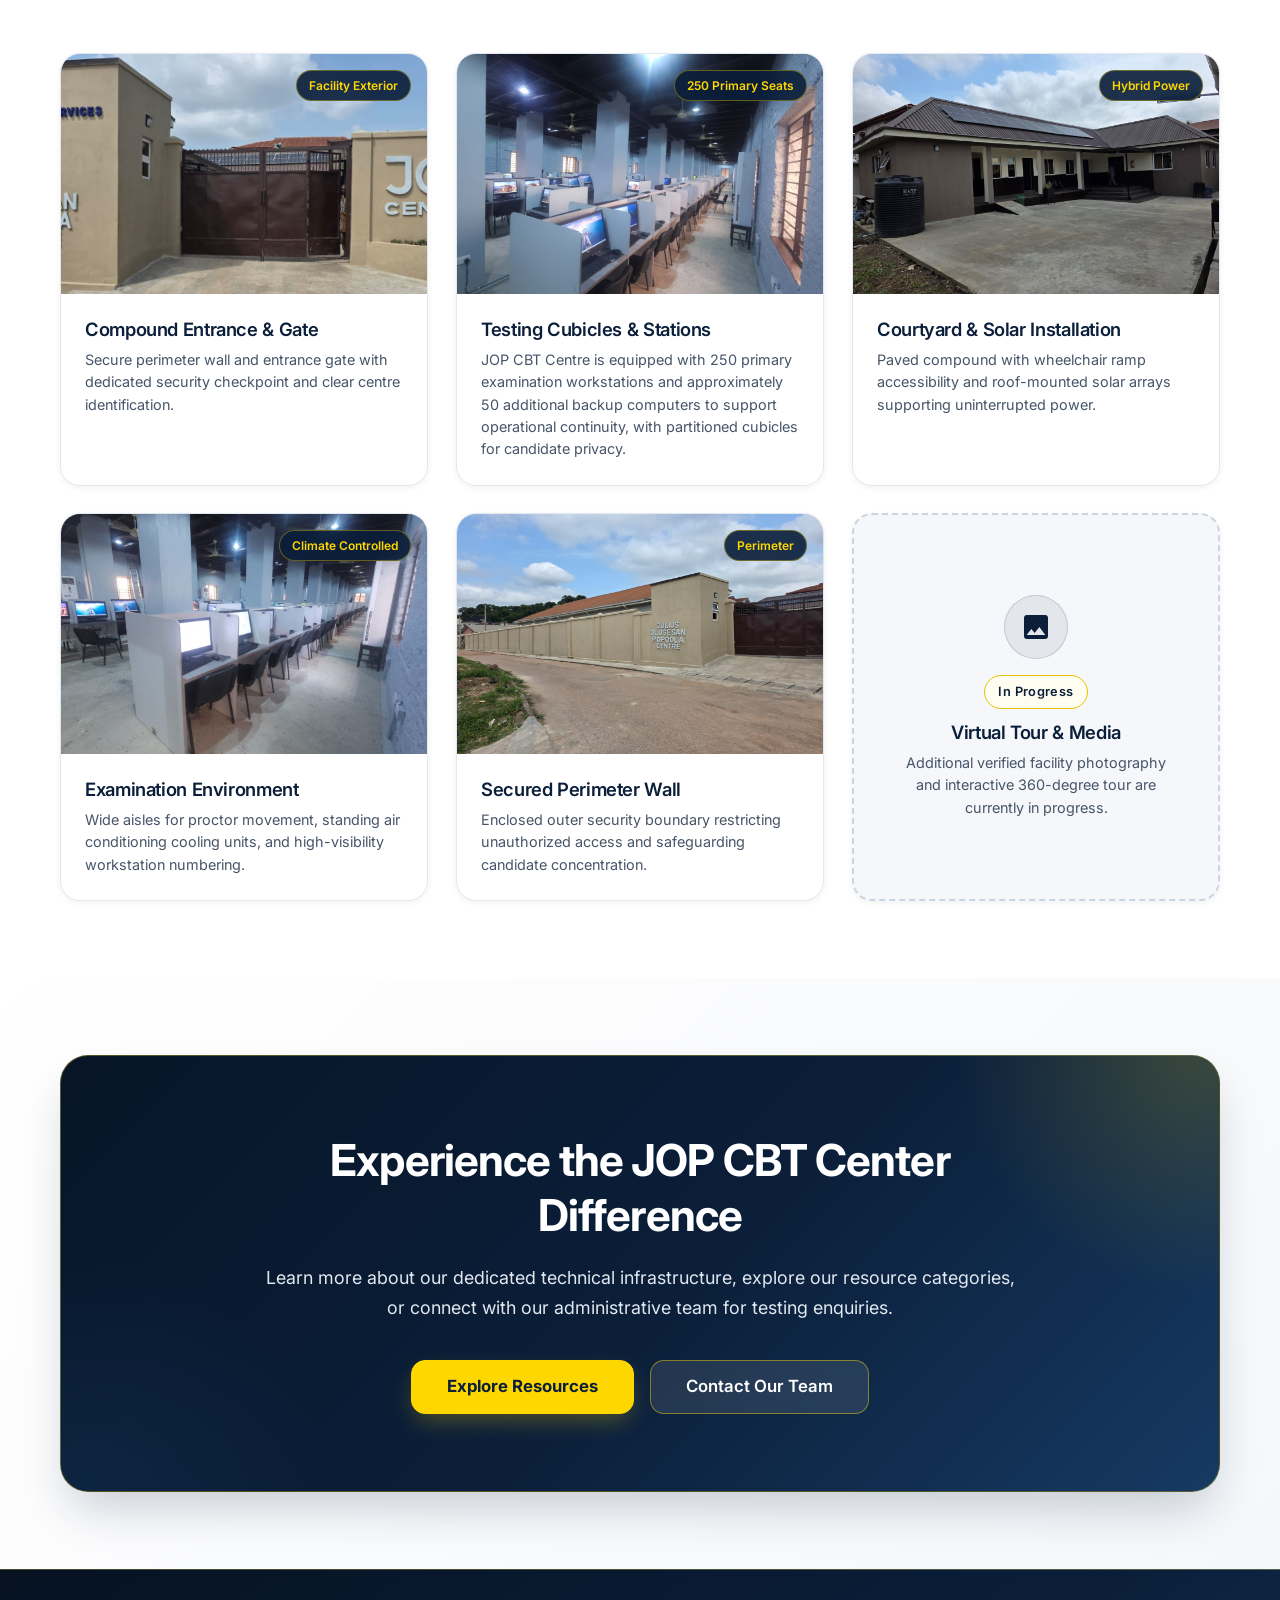
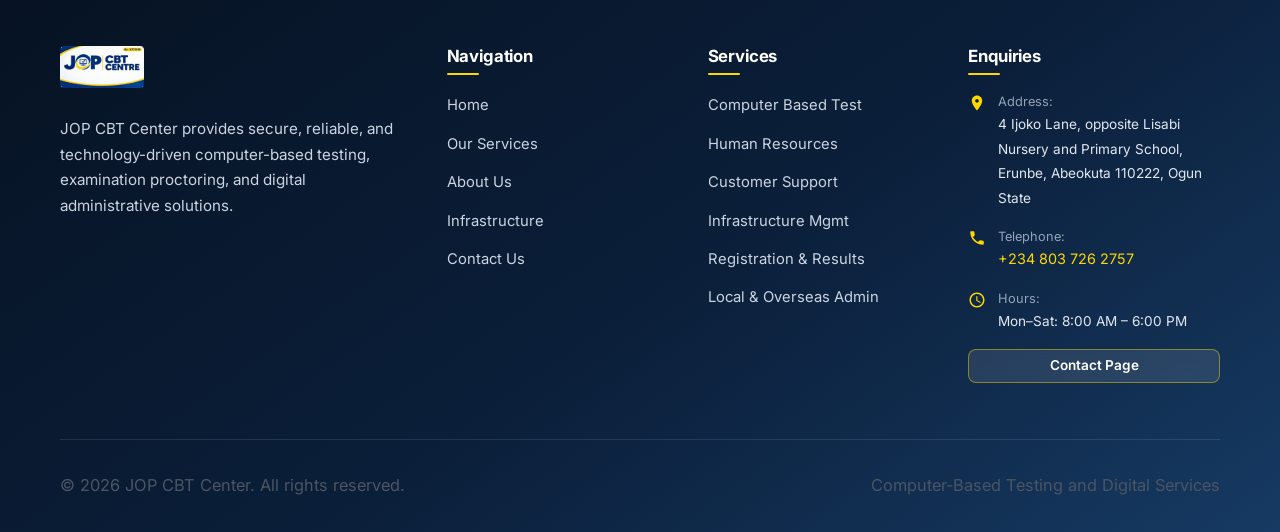
==== commit c5a9fb57: "Revert "alt features" This reverts commit 7e839e47d647a244d7b65a537017f6fce9469ad2." ====
--- a/about.html
+++ b/about.html
@@ -35,14 +35,12 @@
 
       <nav class="desktop-nav" role="navigation" aria-label="Main Navigation">
         <a href="index.html" class="nav-link">Home</a>
+        <a href="services.html" class="nav-link">Services</a>
         <a href="about.html" class="nav-link active" aria-current="page">About Us</a>
-        <a href="services.html" class="nav-link">Our Services</a>
-        <a href="resources.html" class="nav-link">Infrastructure</a>
-        <a href="index.html#accreditation" class="nav-link">Accreditation</a>
-        <a href="index.html#partnerships" class="nav-link">Partnerships</a>
-        <a href="contact.html" class="nav-link">Contact</a>
+        <a href="resources.html" class="nav-link">Resources</a>
+        <a href="contact.html" class="nav-link">Contact Us</a>
         <div class="nav-cta">
-          <a href="contact.html" class="btn btn-primary btn-sm">Book a Facility Inspection</a>
+          <a href="contact.html" class="btn btn-primary btn-sm">Enquire Now</a>
         </div>
       </nav>
 
@@ -57,14 +55,12 @@
 
     <nav class="mobile-nav" id="mobile-nav" role="navigation" aria-label="Mobile Navigation">
       <a href="index.html" class="nav-link">Home</a>
+      <a href="services.html" class="nav-link">Services</a>
       <a href="about.html" class="nav-link active" aria-current="page">About Us</a>
-      <a href="services.html" class="nav-link">Our Services</a>
-      <a href="resources.html" class="nav-link">Infrastructure</a>
-      <a href="index.html#accreditation" class="nav-link">Accreditation</a>
-      <a href="index.html#partnerships" class="nav-link">Partnerships</a>
-      <a href="contact.html" class="nav-link">Contact</a>
+      <a href="resources.html" class="nav-link">Resources</a>
+      <a href="contact.html" class="nav-link">Contact Us</a>
       <div class="nav-cta">
-        <a href="contact.html" class="btn btn-primary">Book a Facility Inspection</a>
+        <a href="contact.html" class="btn btn-primary">Enquire Now</a>
       </div>
     </nav>
   </header>
--- a/css/style.css
+++ b/css/style.css
@@ -704,17 +704,15 @@
 .desktop-nav {
   display: flex;
   align-items: center;
-  gap: 0.2rem;
+  gap: 0.5rem;
   position: relative;
 }
 
-.desktop-nav > .nav-link:nth-child(1) { animation: navItemEntrance 0.5s cubic-bezier(0.16, 1, 0.3, 1) 0.08s both; }
-.desktop-nav > .nav-link:nth-child(2) { animation: navItemEntrance 0.5s cubic-bezier(0.16, 1, 0.3, 1) 0.12s both; }
-.desktop-nav > .nav-link:nth-child(3) { animation: navItemEntrance 0.5s cubic-bezier(0.16, 1, 0.3, 1) 0.16s both; }
-.desktop-nav > .nav-link:nth-child(4) { animation: navItemEntrance 0.5s cubic-bezier(0.16, 1, 0.3, 1) 0.20s both; }
-.desktop-nav > .nav-link:nth-child(5) { animation: navItemEntrance 0.5s cubic-bezier(0.16, 1, 0.3, 1) 0.24s both; }
-.desktop-nav > .nav-link:nth-child(6) { animation: navItemEntrance 0.5s cubic-bezier(0.16, 1, 0.3, 1) 0.28s both; }
-.desktop-nav > .nav-link:nth-child(7) { animation: navItemEntrance 0.5s cubic-bezier(0.16, 1, 0.3, 1) 0.32s both; }
+.desktop-nav > .nav-link:nth-child(1) { animation: navItemEntrance 0.5s cubic-bezier(0.16, 1, 0.3, 1) 0.10s both; }
+.desktop-nav > .nav-link:nth-child(2) { animation: navItemEntrance 0.5s cubic-bezier(0.16, 1, 0.3, 1) 0.15s both; }
+.desktop-nav > .nav-link:nth-child(3) { animation: navItemEntrance 0.5s cubic-bezier(0.16, 1, 0.3, 1) 0.20s both; }
+.desktop-nav > .nav-link:nth-child(4) { animation: navItemEntrance 0.5s cubic-bezier(0.16, 1, 0.3, 1) 0.25s both; }
+.desktop-nav > .nav-link:nth-child(5) { animation: navItemEntrance 0.5s cubic-bezier(0.16, 1, 0.3, 1) 0.30s both; }
 .desktop-nav > .nav-cta { animation: navItemEntrance 0.55s cubic-bezier(0.16, 1, 0.3, 1) 0.36s both; }
 
 /* Magnetic Sliding Indicator (Pill + Expanding Bottom Yellow Bar) */
@@ -759,13 +757,12 @@
 
 .nav-link {
   color: var(--color-slate-200);
-  font-size: 0.885rem;
+  font-size: 0.95rem;
   font-weight: var(--font-weight-medium);
-  padding: 0.5rem 0.72rem;
+  padding: 0.55rem 1rem;
   border-radius: var(--border-radius-sm);
   position: relative;
   z-index: 1;
-  white-space: nowrap;
   transition: color 0.22s ease, transform 0.22s cubic-bezier(0.22, 1, 0.36, 1), background-color 0.22s ease;
 }
 
@@ -2254,477 +2251,4 @@
   .nav-cta .btn::before {
     display: none !important;
   }
-}
-
-/* --------------------------------------------------------------------------
-   17. HOMEPAGE REDESIGN: HERO SHOWCASE, ACCREDITATION, TRUST & PARTNERSHIPS
-   -------------------------------------------------------------------------- */
-
-/* Hero Trust Indicator & Location Strip */
-.hero-trust-badge {
-  display: inline-flex;
-  align-items: center;
-  gap: 0.55rem;
-  padding: 0.45rem 1.05rem;
-  border-radius: var(--border-radius-full);
-  background: rgba(255, 215, 0, 0.16);
-  border: 1.5px solid rgba(255, 215, 0, 0.55);
-  color: var(--color-yellow-primary);
-  font-size: 0.84rem;
-  font-weight: var(--font-weight-bold);
-  letter-spacing: 0.04em;
-  text-transform: uppercase;
-  margin-bottom: 1.4rem;
-  box-shadow: 0 4px 18px rgba(255, 215, 0, 0.14);
-  transition: transform var(--transition-fast), background-color var(--transition-fast), box-shadow var(--transition-fast);
-}
-
-.hero-trust-badge:hover {
-  background: rgba(255, 215, 0, 0.24);
-  transform: translateY(-2px);
-  box-shadow: 0 6px 22px rgba(255, 215, 0, 0.25);
-  color: var(--color-white);
-}
-
-.hero-trust-icon {
-  width: 18px;
-  height: 18px;
-  color: var(--color-yellow-primary);
-  flex-shrink: 0;
-}
-
-.hero-location-meta {
-  display: inline-flex;
-  align-items: center;
-  gap: 0.6rem;
-  margin-top: 1.85rem;
-  padding-top: 1.25rem;
-  border-top: 1px solid rgba(255, 255, 255, 0.14);
-  font-size: 0.88rem;
-  color: var(--color-slate-300);
-}
-
-.hero-location-meta svg {
-  width: 18px;
-  height: 18px;
-  color: var(--color-yellow-primary);
-  flex-shrink: 0;
-}
-
-.hero-location-meta strong {
-  color: var(--color-white);
-}
-
-/* Authentic Facility Photo in Hero Card */
-.hero-facility-media {
-  position: relative;
-  border-radius: var(--border-radius-md);
-  overflow: hidden;
-  margin-bottom: 1.35rem;
-  border: 1px solid rgba(255, 215, 0, 0.32);
-  background: var(--color-navy-950);
-  aspect-ratio: 16 / 9;
-}
-
-.hero-facility-img {
-  width: 100%;
-  height: 100%;
-  object-fit: cover;
-  display: block;
-}
-
-.hero-facility-caption-pill {
-  position: absolute;
-  bottom: 0.65rem;
-  left: 0.65rem;
-  background: rgba(6, 18, 34, 0.88);
-  backdrop-filter: blur(8px);
-  -webkit-backdrop-filter: blur(8px);
-  color: var(--color-yellow-primary);
-  font-size: 0.75rem;
-  font-weight: var(--font-weight-semibold);
-  padding: 0.3rem 0.75rem;
-  border-radius: var(--border-radius-full);
-  border: 1px solid rgba(255, 215, 0, 0.35);
-}
-
-/* Subtle Divider Between Hero and Accreditation Section */
-.hero-accreditation-divider {
-  width: 100%;
-  height: 5px;
-  background: linear-gradient(
-    90deg,
-    var(--color-navy-primary) 0%,
-    var(--color-yellow-primary) 50%,
-    var(--color-navy-primary) 100%
-  );
-}
-
-/* WAEC & JAMB Accreditation Section */
-.accreditation-section {
-  background: linear-gradient(180deg, #FFFFFF 0%, #F8FAFC 100%);
-  border-bottom: 1px solid var(--color-border);
-}
-
-.accreditation-grid {
-  display: grid;
-  grid-template-columns: repeat(2, 1fr);
-  gap: 2rem;
-  max-width: 960px;
-  margin: 0 auto;
-}
-
-.accreditation-card {
-  background: var(--grad-dark-premium);
-  color: var(--color-white);
-  border: 1.5px solid rgba(255, 215, 0, 0.38);
-  border-radius: var(--border-radius-xl);
-  padding: 2.5rem 2rem;
-  display: flex;
-  flex-direction: column;
-  align-items: center;
-  text-align: center;
-  box-shadow: var(--shadow-lg);
-  transition: transform var(--transition-normal), box-shadow var(--transition-normal), border-color var(--transition-normal);
-  position: relative;
-  overflow: hidden;
-}
-
-.accreditation-card::before {
-  content: '';
-  position: absolute;
-  top: 0;
-  left: 0;
-  right: 0;
-  height: 4px;
-  background: var(--grad-accent);
-}
-
-.accreditation-card:hover {
-  transform: translateY(-5px);
-  box-shadow: var(--shadow-xl);
-  border-color: var(--color-yellow-primary);
-}
-
-.accreditation-logo-box {
-  width: 148px;
-  height: 148px;
-  background-color: #FFFFFF;
-  border-radius: 22px;
-  padding: 10px;
-  display: flex;
-  align-items: center;
-  justify-content: center;
-  margin-bottom: 1.5rem;
-  box-shadow: 0 10px 25px rgba(0, 0, 0, 0.28);
-  border: 2px solid rgba(255, 255, 255, 0.92);
-  flex-shrink: 0;
-}
-
-.accreditation-logo-img {
-  width: 100%;
-  height: 100%;
-  object-fit: contain;
-  display: block;
-}
-
-.accreditation-card-body {
-  display: flex;
-  flex-direction: column;
-  align-items: center;
-}
-
-.accreditation-code {
-  color: var(--color-white);
-  font-size: 1.55rem;
-  font-weight: var(--font-weight-extrabold);
-  letter-spacing: 0.03em;
-  margin-bottom: 0.35rem;
-}
-
-.accreditation-fullname {
-  color: var(--color-slate-200);
-  font-size: 0.98rem;
-  font-weight: var(--font-weight-medium);
-  margin-bottom: 1.15rem;
-  line-height: 1.45;
-}
-
-.accreditation-status-pill {
-  display: inline-flex;
-  align-items: center;
-  gap: 0.45rem;
-  padding: 0.4rem 1.1rem;
-  border-radius: var(--border-radius-full);
-  background: rgba(255, 215, 0, 0.16);
-  border: 1px solid rgba(255, 215, 0, 0.5);
-  color: var(--color-yellow-primary);
-  font-size: 0.875rem;
-  font-weight: var(--font-weight-bold);
-  letter-spacing: 0.02em;
-}
-
-.accreditation-status-pill svg {
-  width: 17px;
-  height: 17px;
-  color: var(--color-yellow-primary);
-  flex-shrink: 0;
-}
-
-.accreditation-compliance-note {
-  max-width: 880px;
-  margin: 2rem auto 0 auto;
-  text-align: center;
-  padding: 1rem 1.5rem;
-  background: var(--color-slate-50);
-  border: 1px solid var(--color-slate-200);
-  border-radius: var(--border-radius-md);
-}
-
-.accreditation-compliance-note p {
-  font-size: 0.84rem;
-  color: var(--color-slate-600);
-  margin: 0;
-  line-height: 1.55;
-}
-
-.accreditation-compliance-note a {
-  color: var(--color-navy-primary);
-  font-weight: var(--font-weight-semibold);
-  text-decoration: underline;
-}
-
-/* Institutional Trust 4-Card Grid */
-.trust-features-grid {
-  display: grid;
-  grid-template-columns: repeat(4, 1fr);
-  gap: 1.5rem;
-}
-
-.trust-feature-card {
-  border-top: 3px solid var(--color-navy-primary);
-  padding: 1.85rem 1.6rem;
-}
-
-.trust-feature-card:hover {
-  border-top-color: var(--color-yellow-primary);
-}
-
-/* Who We Serve 5-Card Responsive Institutional Grid */
-.who-we-serve-grid {
-  display: grid;
-  grid-template-columns: repeat(auto-fit, minmax(220px, 1fr));
-  gap: 1.5rem;
-}
-
-.serve-card {
-  display: flex;
-  flex-direction: column;
-  padding: 1.85rem 1.5rem;
-}
-
-.serve-card .card-title {
-  font-size: 1.15rem;
-  margin-bottom: 0.65rem;
-}
-
-.serve-card .card-description {
-  font-size: 0.92rem;
-  margin-bottom: 0;
-}
-
-/* Core Services Status Badges (Available vs Planned) */
-.service-card-top {
-  display: flex;
-  align-items: flex-start;
-  justify-content: space-between;
-  gap: 0.75rem;
-  margin-bottom: 1.25rem;
-}
-
-.service-card-top .card-icon-wrapper {
-  margin-bottom: 0;
-}
-
-.service-status-badge {
-  display: inline-flex;
-  align-items: center;
-  padding: 0.28rem 0.75rem;
-  border-radius: var(--border-radius-full);
-  font-size: 0.74rem;
-  font-weight: var(--font-weight-bold);
-  letter-spacing: 0.03em;
-  text-transform: uppercase;
-  white-space: nowrap;
-}
-
-.service-status-badge--available {
-  background: #ECFDF5;
-  color: #065F46;
-  border: 1px solid #A7F3D0;
-}
-
-.service-status-badge--planned {
-  background: var(--color-status-progress-bg);
-  color: var(--color-navy-primary);
-  border: 1px solid var(--color-status-progress-border);
-}
-
-/* Infrastructure Preview Authentic Photo Strip */
-.infra-photo-strip {
-  display: grid;
-  grid-template-columns: repeat(3, 1fr);
-  gap: 1.5rem;
-  margin-bottom: 2.5rem;
-}
-
-.infra-photo-item {
-  background: var(--color-white);
-  border: 1px solid var(--color-border);
-  border-radius: var(--border-radius-lg);
-  overflow: hidden;
-  box-shadow: var(--shadow-sm);
-  display: flex;
-  flex-direction: column;
-}
-
-.infra-photo-item img {
-  width: 100%;
-  height: 210px;
-  object-fit: cover;
-  display: block;
-}
-
-.infra-photo-item figcaption {
-  padding: 0.9rem 1.15rem;
-  font-size: 0.86rem;
-  color: var(--color-slate-700);
-  background: var(--color-white);
-  border-top: 1px solid var(--color-slate-100);
-  line-height: 1.45;
-}
-
-/* Partnership Section & 9-Field Form */
-.partnership-layout {
-  display: grid;
-  grid-template-columns: 0.95fr 1.2fr;
-  gap: clamp(2rem, 4vw, 3.75rem);
-  align-items: flex-start;
-}
-
-.partnership-lead {
-  font-size: 1.06rem;
-  color: var(--color-slate-600);
-  line-height: 1.72;
-  margin-bottom: 1.75rem;
-}
-
-.partnership-cta-buttons {
-  display: flex;
-  align-items: center;
-  gap: 0.9rem;
-  flex-wrap: wrap;
-  margin-bottom: 2rem;
-}
-
-.partnership-highlights-card {
-  background: var(--grad-light-section);
-  border: 1px solid var(--color-border);
-  border-left: 4px solid var(--color-navy-primary);
-  border-radius: var(--border-radius-lg);
-  padding: 1.75rem;
-  box-shadow: var(--shadow-sm);
-}
-
-.partnership-highlights-title {
-  font-size: 1.15rem;
-  color: var(--color-navy-900);
-  margin-bottom: 1.15rem;
-}
-
-.partnership-highlights-list {
-  display: flex;
-  flex-direction: column;
-  gap: 0.95rem;
-  margin-bottom: 1.5rem;
-}
-
-.partnership-highlights-list li {
-  display: flex;
-  align-items: flex-start;
-  gap: 0.75rem;
-  font-size: 0.92rem;
-  color: var(--color-slate-700);
-  line-height: 1.55;
-}
-
-.partnership-check {
-  width: 22px;
-  height: 22px;
-  border-radius: 50%;
-  background: var(--color-navy-primary);
-  color: var(--color-yellow-primary);
-  font-size: 0.75rem;
-  font-weight: var(--font-weight-bold);
-  display: inline-flex;
-  align-items: center;
-  justify-content: center;
-  flex-shrink: 0;
-  margin-top: 2px;
-}
-
-.partnership-direct-contact {
-  padding-top: 1.1rem;
-  border-top: 1px solid var(--color-slate-200);
-  display: flex;
-  align-items: center;
-  justify-content: space-between;
-  flex-wrap: wrap;
-  gap: 0.5rem;
-  font-size: 0.88rem;
-  color: var(--color-slate-600);
-}
-
-.partnership-direct-contact a {
-  font-weight: var(--font-weight-bold);
-  color: var(--color-navy-primary);
-  text-decoration: underline;
-}
-
-.partnership-form-card {
-  border-top: 4px solid var(--color-yellow-primary);
-}
-
-.form-notice--success {
-  background: #F0FDF4;
-  border-color: #15803D;
-  color: #14532D;
-}
-
-.form-notice--error {
-  background: #FEF2F2;
-  border-color: #B91C1C;
-  color: #7F1D1D;
-}
-
-/* Loading Spinner inside Partnership Form Submit Button */
-@keyframes btnSpin {
-  to {
-    transform: rotate(360deg);
-  }
-}
-
-.btn-spinner {
-  width: 18px;
-  height: 18px;
-  border: 2.5px solid rgba(11, 31, 58, 0.25);
-  border-top-color: var(--color-navy-primary);
-  border-radius: 50%;
-  animation: btnSpin 0.75s linear infinite;
-  flex-shrink: 0;
-}
-
-.btn.is-loading {
-  opacity: 0.85;
-  cursor: wait;
-}
+}
--- a/css/responsive.css
+++ b/css/responsive.css
@@ -1,22 +1,7 @@
 /* ==========================================================================
-   JOP CBT CENTRE — RESPONSIVE STYLESHEET
+   JOP CBT CENTER — RESPONSIVE STYLESHEET
    Mobile-First and Responsive Adjustments (Desktop, Tablet, Mobile)
    ========================================================================== */
-
-/* --------------------------------------------------------------------------
-   0. COMPACT DESKTOP NAVIGATION (Max-Width: 1180px)
-   -------------------------------------------------------------------------- */
-@media screen and (max-width: 1180px) {
-  .desktop-nav .nav-link {
-    font-size: 0.83rem;
-    padding: 0.45rem 0.52rem;
-  }
-
-  .nav-cta .btn-sm {
-    padding: 0.42rem 0.78rem;
-    font-size: 0.8rem;
-  }
-}
 
 /* --------------------------------------------------------------------------
    1. LAPTOP & TABLET (Max-Width: 1024px)
@@ -32,8 +17,7 @@
     text-align: center;
   }
 
-  .hero-badge,
-  .hero-trust-badge {
+  .hero-badge {
     margin-left: auto;
     margin-right: auto;
   }
@@ -42,13 +26,8 @@
     justify-content: center;
   }
 
-  .hero-location-meta {
-    justify-content: center;
-    text-align: left;
-  }
-
   .hero-graphic {
-    max-width: 620px;
+    max-width: 580px;
     margin: 0 auto;
     width: 100%;
   }
@@ -63,23 +42,14 @@
     justify-content: center;
   }
 
-  .trust-features-grid {
-    grid-template-columns: repeat(2, 1fr);
-  }
-
-  .infra-photo-strip {
-    grid-template-columns: repeat(2, 1fr);
-  }
-
-  .partnership-layout,
-  .contact-grid {
-    grid-template-columns: 1fr;
-    gap: 2.75rem;
-  }
-
   .footer-grid {
     grid-template-columns: 1fr 1fr;
     gap: 2.5rem;
+  }
+
+  .contact-grid {
+    grid-template-columns: 1fr;
+    gap: 3rem;
   }
 
   .service-detail-grid,
@@ -137,21 +107,17 @@
   }
 
   .hero-title {
-    font-size: 2.1rem;
+    font-size: 2.15rem;
   }
 
   .hero-subtitle {
-    font-size: 1.04rem;
+    font-size: 1.05rem;
   }
 
   .hero-stat-row {
-    grid-template-columns: 1fr 1fr;
-  }
-
-  .accreditation-grid,
-  .trust-features-grid,
-  .who-we-serve-grid,
-  .infra-photo-strip,
+    grid-template-columns: 1fr;
+  }
+
   .cards-grid,
   .cards-grid-3,
   .gallery-grid,
@@ -159,15 +125,6 @@
     grid-template-columns: 1fr;
   }
 
-  .accreditation-card {
-    padding: 2rem 1.5rem;
-  }
-
-  .accreditation-logo-box {
-    width: 132px;
-    height: 132px;
-  }
-
   .enquiry-modal-header {
     padding: 1.25rem 1.5rem;
   }
@@ -196,16 +153,21 @@
     padding: 3rem 1.5rem;
   }
 
-  .cta-actions,
-  .hero-actions,
-  .partnership-cta-buttons {
+  .cta-actions {
     flex-direction: column;
     width: 100%;
   }
 
-  .cta-actions .btn,
-  .hero-actions .btn,
-  .partnership-cta-buttons .btn {
+  .cta-actions .btn {
+    width: 100%;
+  }
+
+  .hero-actions {
+    flex-direction: column;
+    width: 100%;
+  }
+
+  .hero-actions .btn {
     width: 100%;
   }
 }
@@ -218,23 +180,15 @@
     height: 36px;
   }
 
-  .hero-trust-badge {
-    font-size: 0.74rem;
-    padding: 0.4rem 0.85rem;
-  }
-
-  .hero-stat-row {
-    grid-template-columns: 1fr;
-  }
-
-  .hero-glass-card {
-    padding: 1.35rem;
-  }
-
-  .card,
-  .card-glass-dark,
-  .contact-form-card,
-  .partnership-highlights-card {
+  .card {
+    padding: 1.5rem;
+  }
+
+  .card-glass-dark {
+    padding: 1.5rem;
+  }
+
+  .contact-form-card {
     padding: 1.5rem;
   }
 
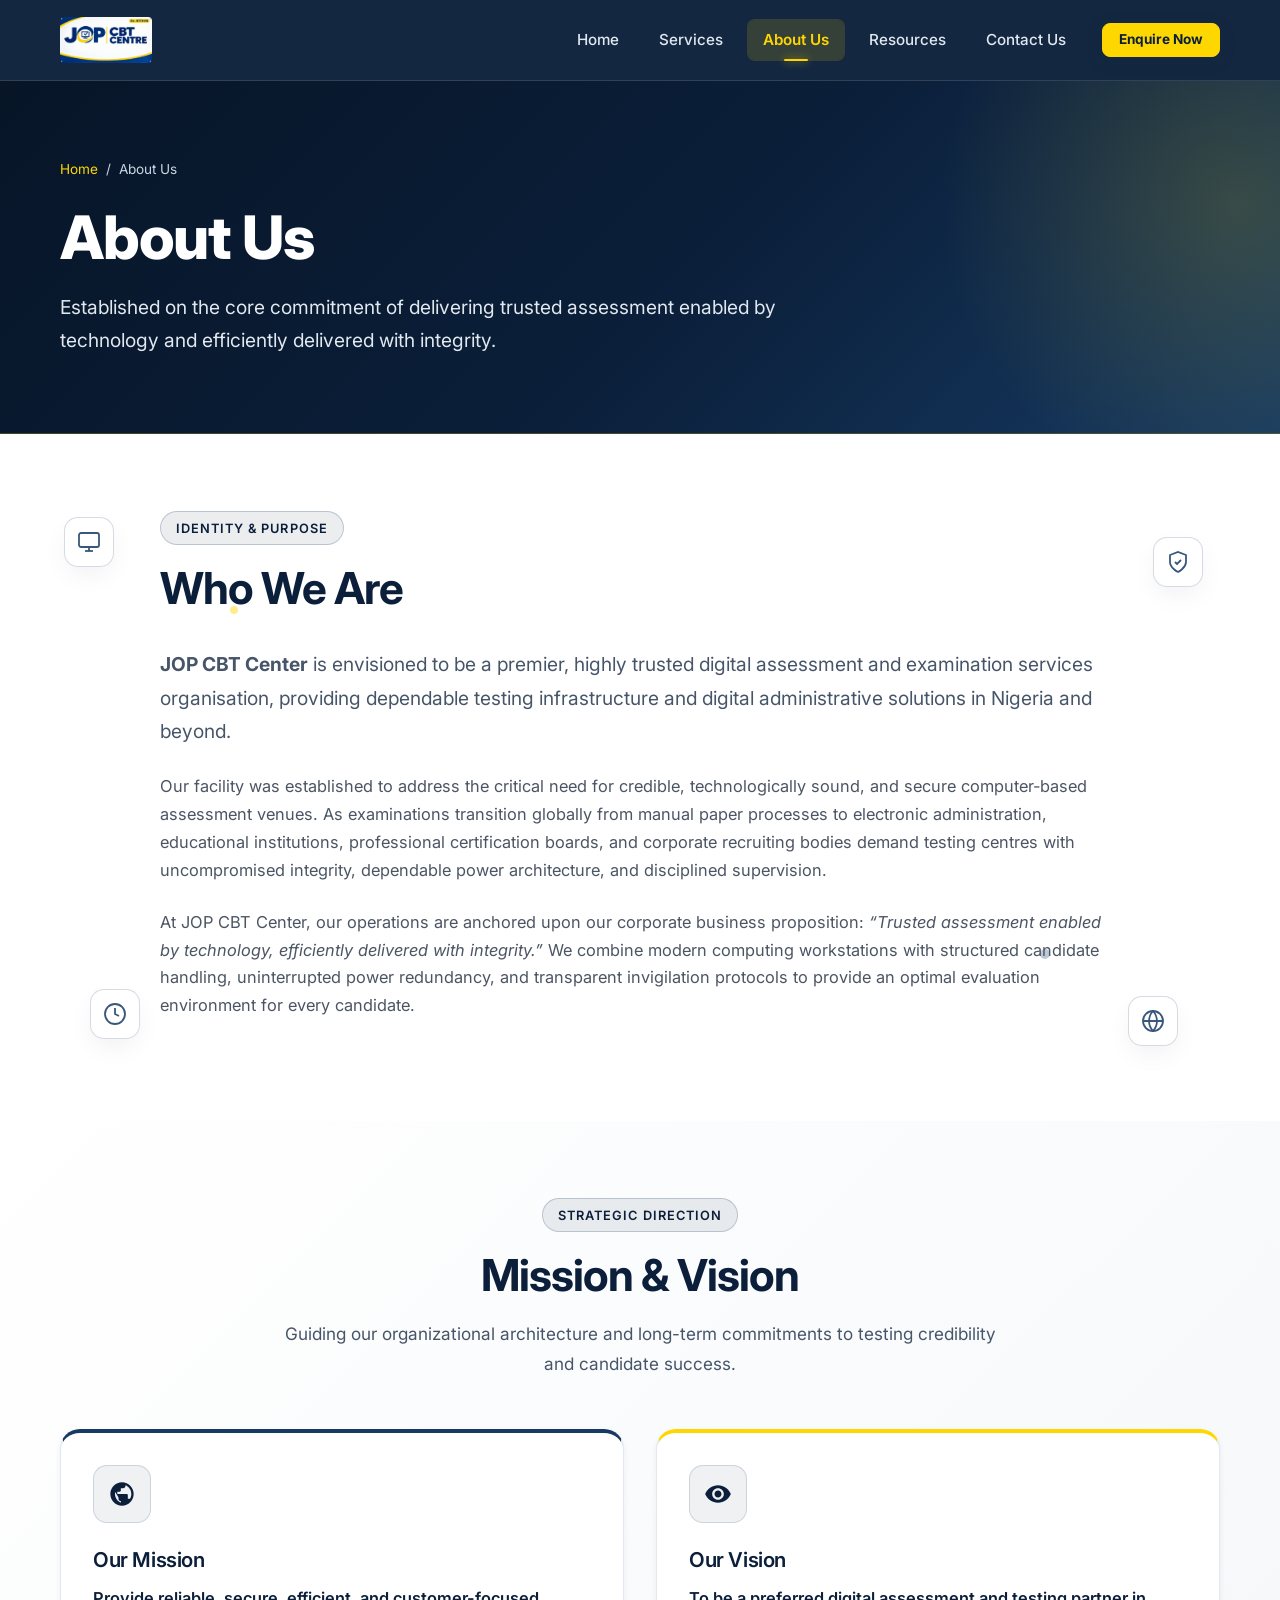
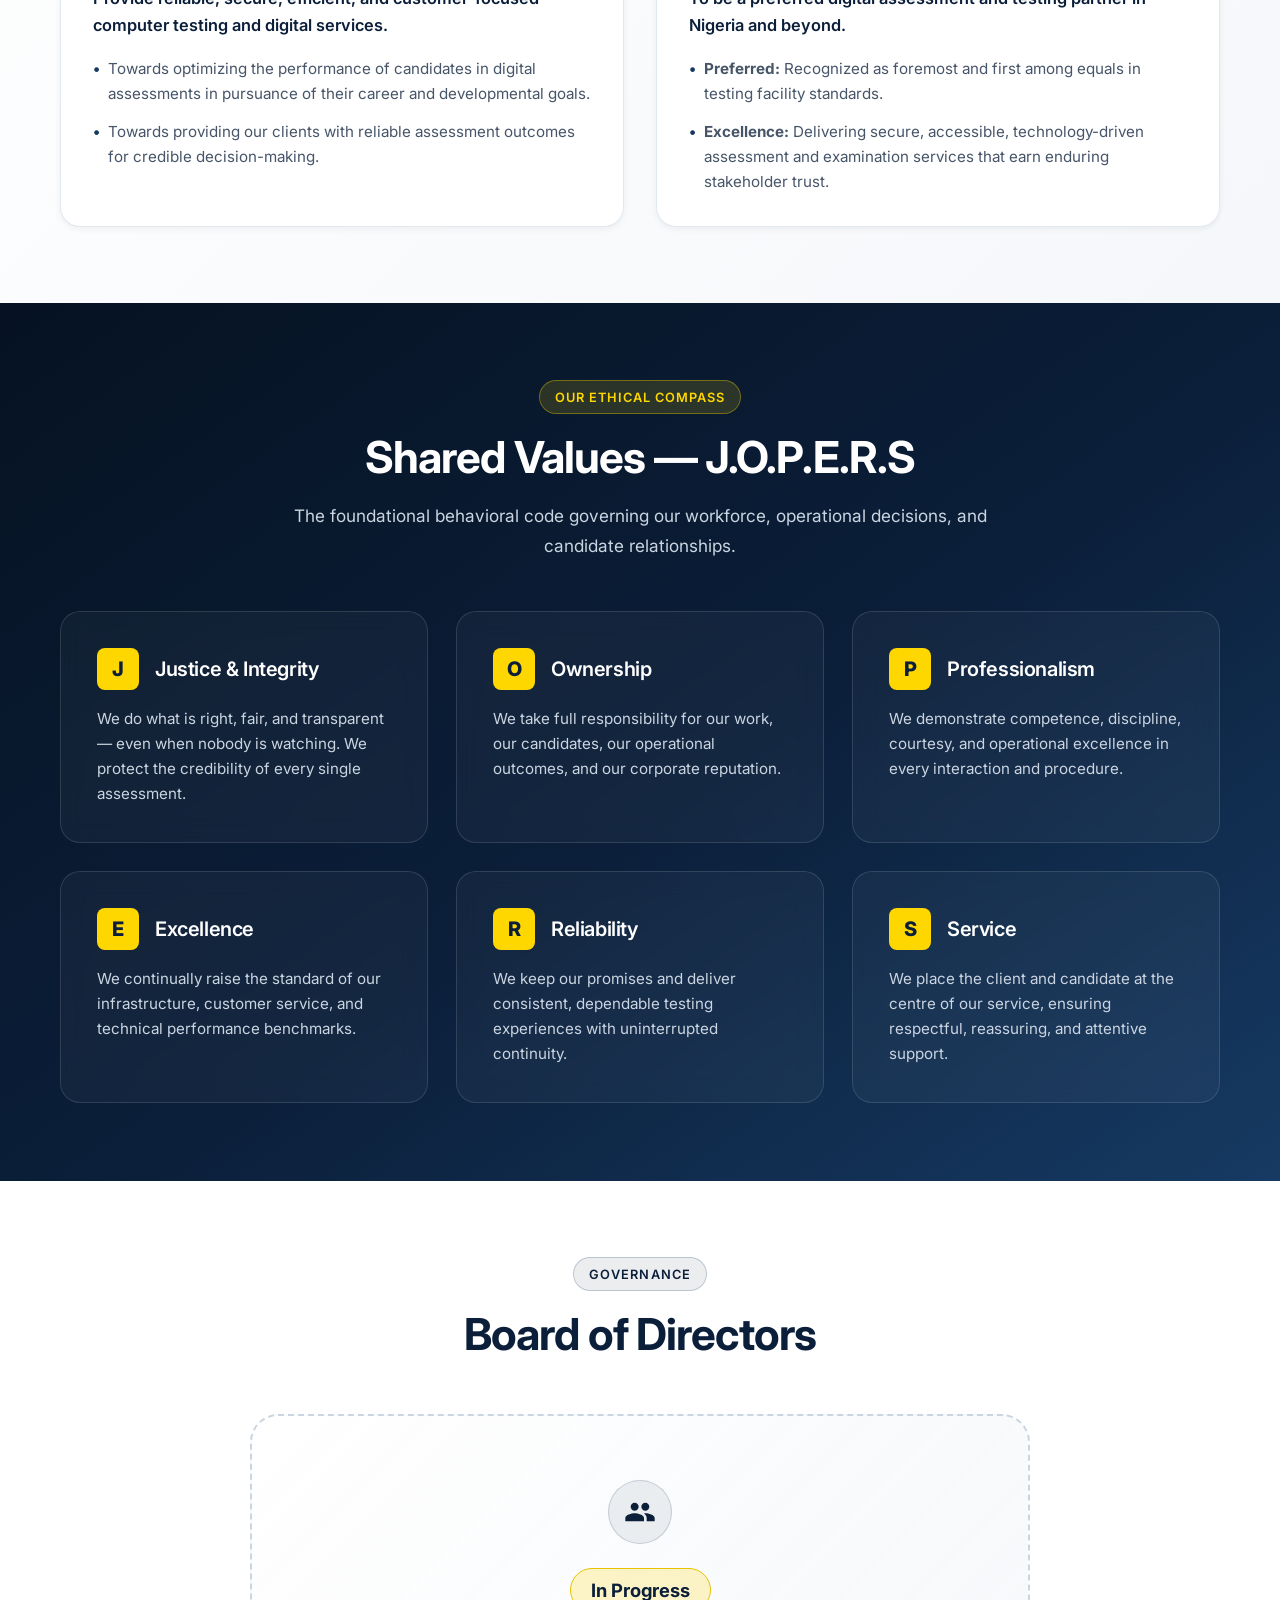
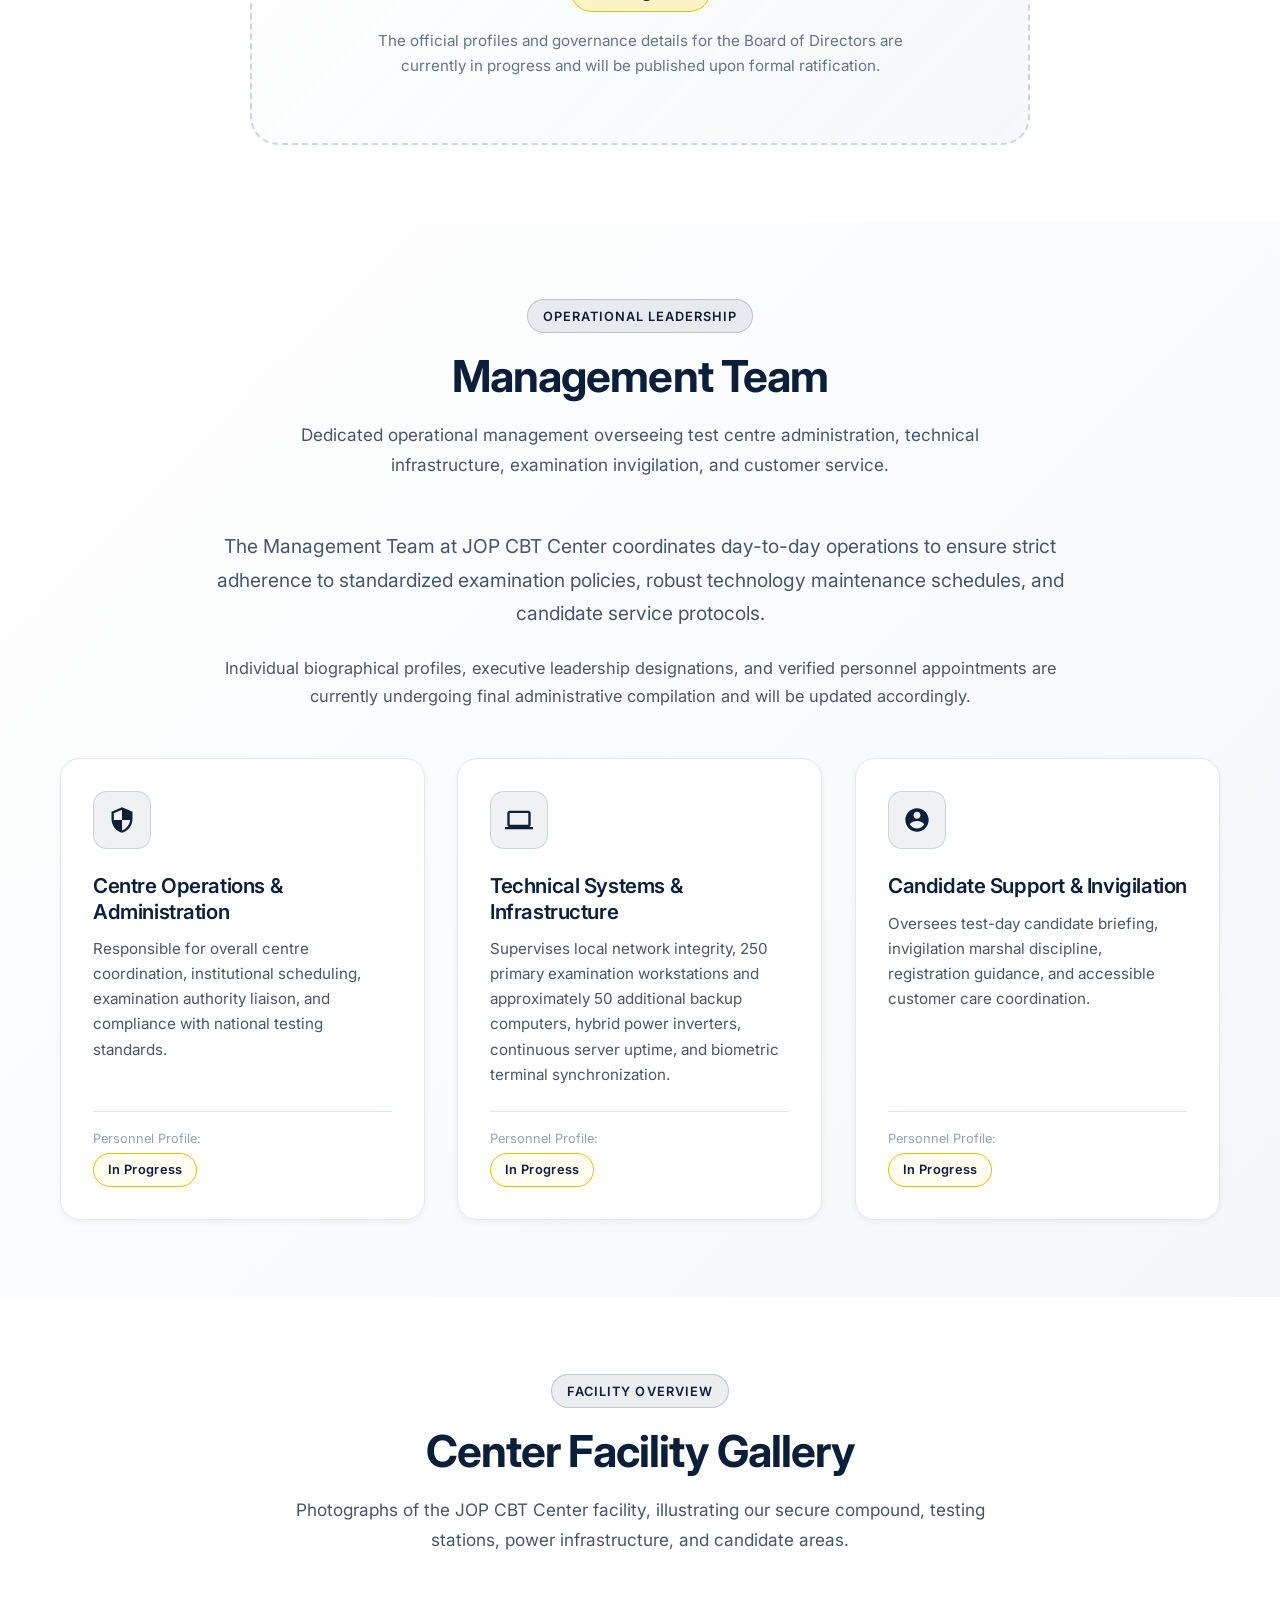
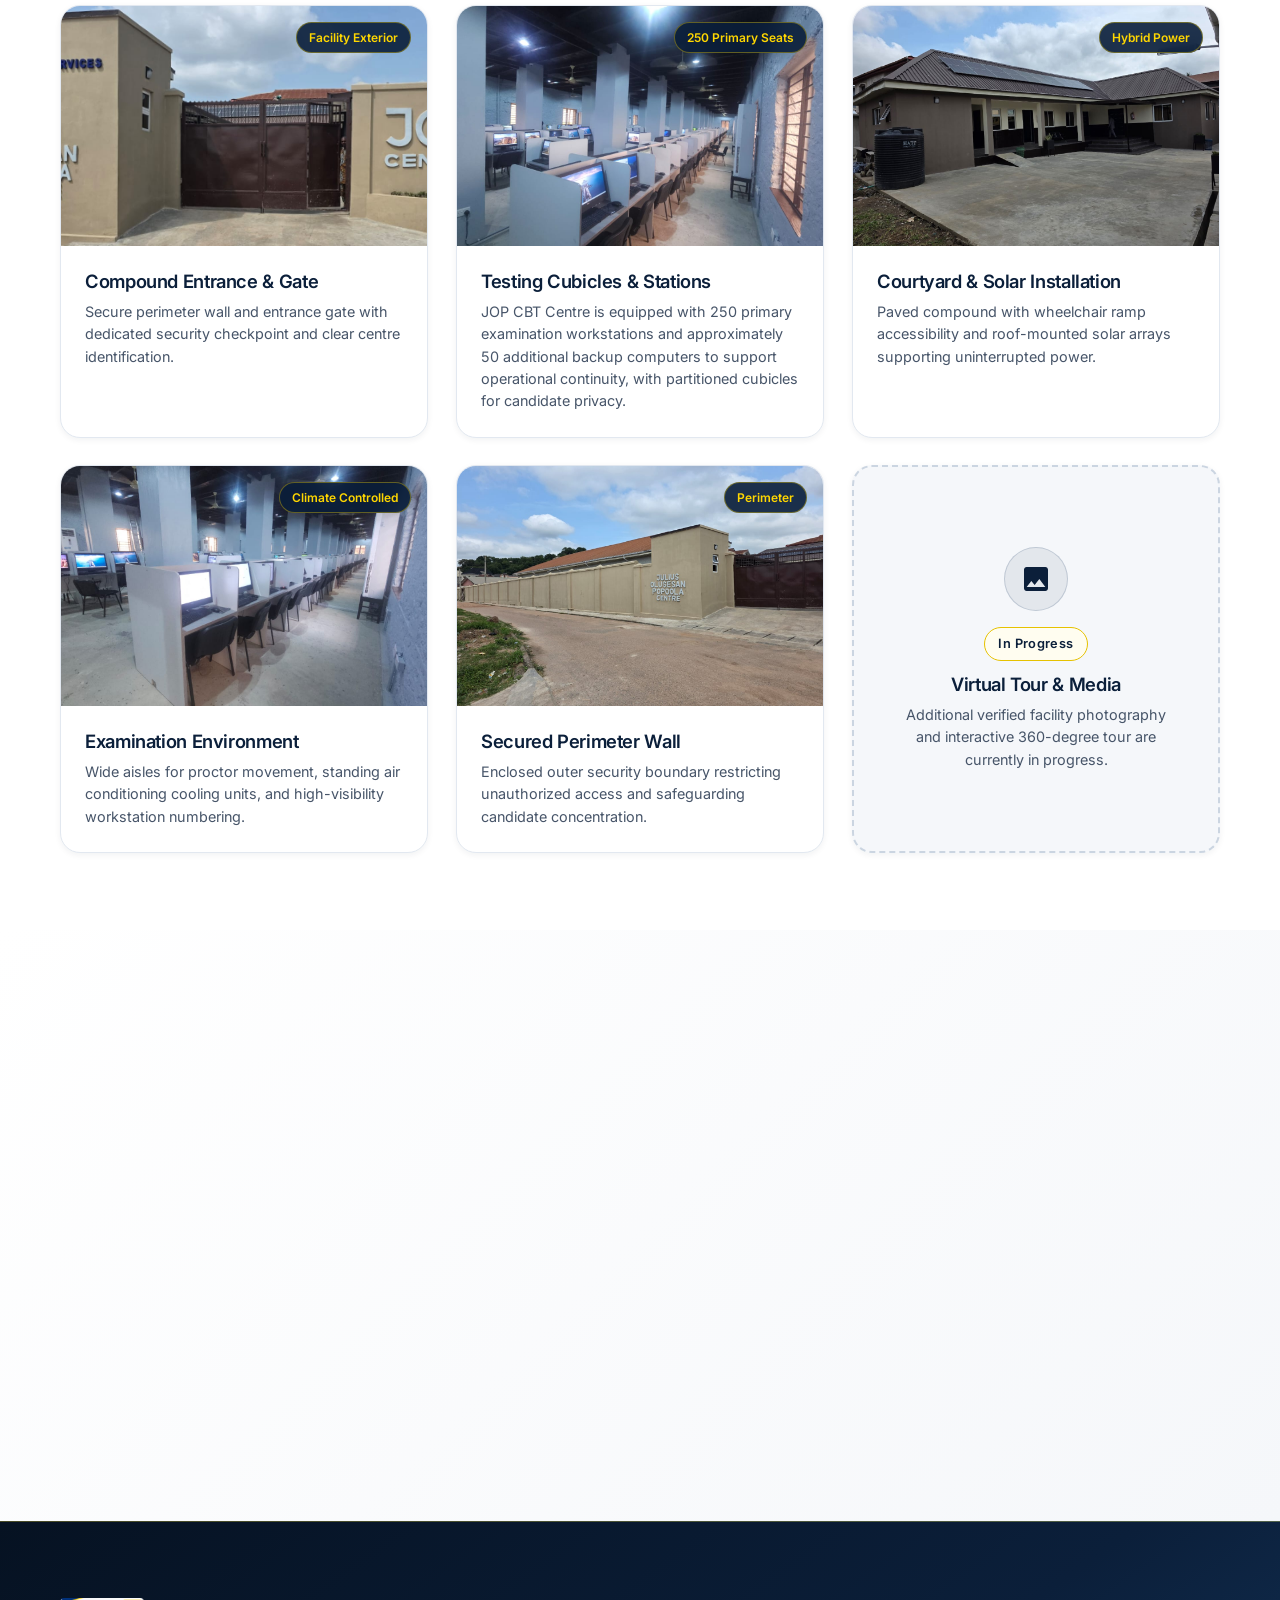
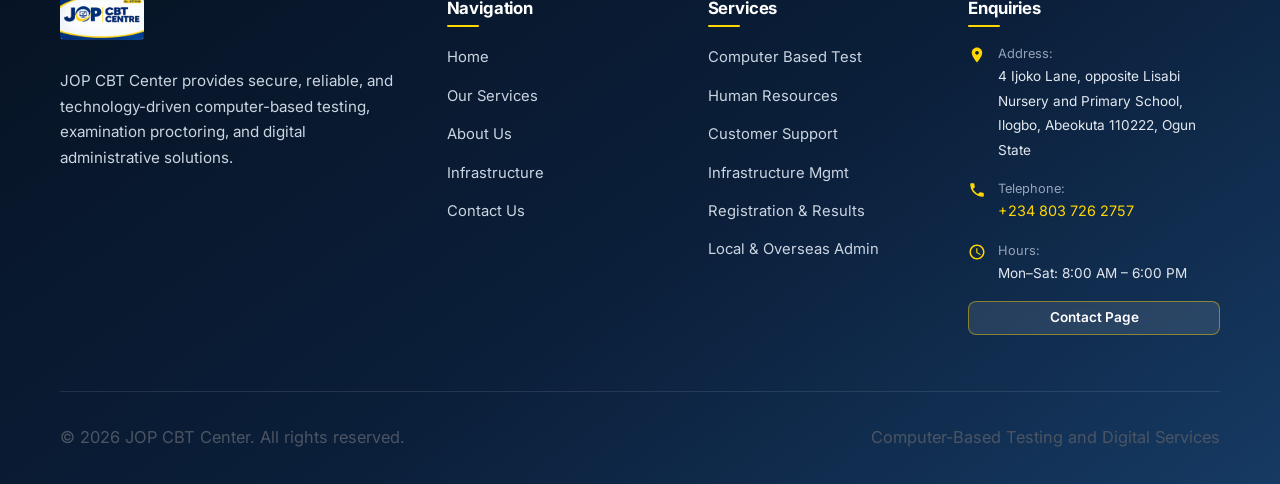
==== commit d6f7b1ca: "optimized" ====
--- a/about.html
+++ b/about.html
@@ -556,7 +556,7 @@
             </svg>
             <div>
               <span style="display:block; font-size: 0.8rem; color: var(--color-slate-400);">Address:</span>
-              <span style="font-size: 0.85rem; color: var(--color-slate-200); line-height: 1.4;">4 Ijoko Lane, opposite Lisabi Nursery and Primary School, Erunbe, Abeokuta 110222, Ogun State</span>
+              <span style="font-size: 0.85rem; color: var(--color-slate-200); line-height: 1.4;">4 Ijoko Lane, opposite Lisabi Nursery and Primary School, Ilogbo, Abeokuta 110222, Ogun State</span>
             </div>
           </div>
           <div class="footer-contact-item">
--- a/css/style.css
+++ b/css/style.css
@@ -1349,6 +1349,16 @@
   gap: 1.75rem;
 }
 
+.cards-grid-2,
+[aria-labelledby="why-cbt-heading"] .cards-grid {
+  display: grid;
+  grid-template-columns: repeat(2, 1fr);
+  gap: 2rem;
+  max-width: 1060px;
+  margin: 0 auto;
+  align-items: stretch;
+}
+
 .cards-grid-3 {
   display: grid;
   grid-template-columns: repeat(auto-fit, minmax(320px, 1fr));
@@ -1438,6 +1448,10 @@
 
 /* Glassmorphism Dark Cards */
 .card-glass-dark {
+  display: flex;
+  flex-direction: column;
+  height: 100%;
+  text-align: left;
   background: rgba(255, 255, 255, 0.04);
   backdrop-filter: blur(12px);
   -webkit-backdrop-filter: blur(12px);
@@ -1472,6 +1486,7 @@
 }
 
 .card-glass-dark .card-description {
+  margin-bottom: 0;
   color: var(--color-slate-300);
 }
 
@@ -2208,6 +2223,153 @@
 }
 
 /* --------------------------------------------------------------------------
+   15B. ACCREDITATION SECTION (JAMB, WAEC & NECO) & HERO TRUST HIGHLIGHT
+   -------------------------------------------------------------------------- */
+.hero-accreditation-highlight {
+  display: inline-flex;
+  align-items: center;
+  gap: 0.55rem;
+  margin-top: -0.6rem;
+  margin-bottom: 1.85rem;
+  padding: 0.45rem 1rem;
+  border-radius: var(--border-radius-full);
+  background: rgba(255, 255, 255, 0.07);
+  border: 1px solid rgba(255, 215, 0, 0.32);
+  color: var(--color-slate-100);
+  font-size: 0.88rem;
+  font-weight: var(--font-weight-semibold);
+  letter-spacing: 0.02em;
+  line-height: 1.35;
+}
+
+.hero-accreditation-icon {
+  width: 18px;
+  height: 18px;
+  color: var(--color-yellow-primary);
+  flex-shrink: 0;
+}
+
+.accreditation-section {
+  border-bottom: 1px solid var(--color-border);
+}
+
+.accreditation-grid {
+  display: grid;
+  grid-template-columns: repeat(3, 1fr);
+  gap: 2rem;
+  align-items: stretch;
+}
+
+.accreditation-card {
+  background-color: var(--color-white);
+  border: 1px solid var(--color-border);
+  border-radius: var(--border-radius-lg);
+  padding: 2.5rem 2rem 2.25rem;
+  display: flex;
+  flex-direction: column;
+  align-items: center;
+  text-align: center;
+  box-shadow: var(--shadow-sm);
+  position: relative;
+  overflow: hidden;
+  transition: transform var(--transition-normal),
+              box-shadow var(--transition-normal),
+              border-color var(--transition-normal);
+}
+
+.accreditation-card::before {
+  content: '';
+  position: absolute;
+  top: 0;
+  left: 0;
+  width: 100%;
+  height: 4px;
+  background: linear-gradient(90deg, var(--color-navy-primary) 0%, var(--color-yellow-primary) 50%, var(--color-navy-secondary) 100%);
+  opacity: 0.85;
+  transition: opacity var(--transition-fast), height var(--transition-fast);
+}
+
+.accreditation-card:hover {
+  transform: translateY(-6px);
+  box-shadow: var(--shadow-lg);
+  border-color: rgba(22, 58, 99, 0.28);
+}
+
+.accreditation-card:hover::before {
+  opacity: 1;
+  height: 5px;
+}
+
+.accreditation-logo-box {
+  width: 136px;
+  height: 136px;
+  border-radius: var(--border-radius-md);
+  background: var(--color-white);
+  border: 1px solid var(--color-border-light);
+  display: flex;
+  align-items: center;
+  justify-content: center;
+  padding: 0.4rem;
+  margin-bottom: 1.5rem;
+  box-shadow: var(--shadow-xs);
+  transition: transform var(--transition-normal), box-shadow var(--transition-normal);
+}
+
+.accreditation-card:hover .accreditation-logo-box {
+  transform: scale(1.04);
+  box-shadow: var(--shadow-md);
+}
+
+.accreditation-logo {
+  width: 100%;
+  height: 100%;
+  object-fit: contain;
+  display: block;
+}
+
+.accreditation-acronym {
+  font-family: var(--font-heading);
+  font-size: 1.4rem;
+  font-weight: var(--font-weight-extrabold);
+  color: var(--color-navy-primary);
+  letter-spacing: 0.03em;
+  margin-bottom: 0.4rem;
+}
+
+.accreditation-fullname {
+  font-size: 0.98rem;
+  font-weight: var(--font-weight-medium);
+  color: var(--color-text-muted);
+  line-height: 1.55;
+  margin-bottom: 1.5rem;
+  max-width: 280px;
+}
+
+.accreditation-badge {
+  margin-top: auto;
+  display: inline-flex;
+  align-items: center;
+  justify-content: center;
+  gap: 0.45rem;
+  padding: 0.5rem 1.1rem;
+  border-radius: var(--border-radius-full);
+  background-color: rgba(11, 31, 58, 0.06);
+  border: 1px solid rgba(22, 58, 99, 0.16);
+  color: var(--color-navy-primary);
+  font-family: var(--font-heading);
+  font-size: 0.82rem;
+  font-weight: var(--font-weight-bold);
+  letter-spacing: 0.02em;
+}
+
+.accreditation-badge svg {
+  width: 16px;
+  height: 16px;
+  color: #15803D;
+  flex-shrink: 0;
+}
+
+/* --------------------------------------------------------------------------
    16. ANIMATIONS & SCROLL REVEAL UTILITIES
    -------------------------------------------------------------------------- */
 .reveal-on-scroll {
--- a/css/responsive.css
+++ b/css/responsive.css
@@ -22,6 +22,11 @@
     margin-right: auto;
   }
 
+  .hero-accreditation-highlight {
+    margin-left: auto;
+    margin-right: auto;
+  }
+
   .hero-actions {
     justify-content: center;
   }
@@ -66,6 +71,7 @@
     order: 2;
   }
 
+  .accreditation-grid,
   .process-steps-grid {
     grid-template-columns: repeat(2, 1fr);
   }
@@ -119,8 +125,11 @@
   }
 
   .cards-grid,
+  .cards-grid-2,
+  [aria-labelledby="why-cbt-heading"] .cards-grid,
   .cards-grid-3,
   .gallery-grid,
+  .accreditation-grid,
   .process-steps-grid {
     grid-template-columns: 1fr;
   }
@@ -160,6 +169,11 @@
 
   .cta-actions .btn {
     width: 100%;
+  }
+
+  .hero-accreditation-highlight {
+    margin-left: auto;
+    margin-right: auto;
   }
 
   .hero-actions {
@@ -200,6 +214,10 @@
     font-size: 1.3rem;
   }
 
+  .accreditation-card {
+    padding: 1.75rem 1.35rem;
+  }
+
   .placeholder-status {
     font-size: 1rem;
   }
